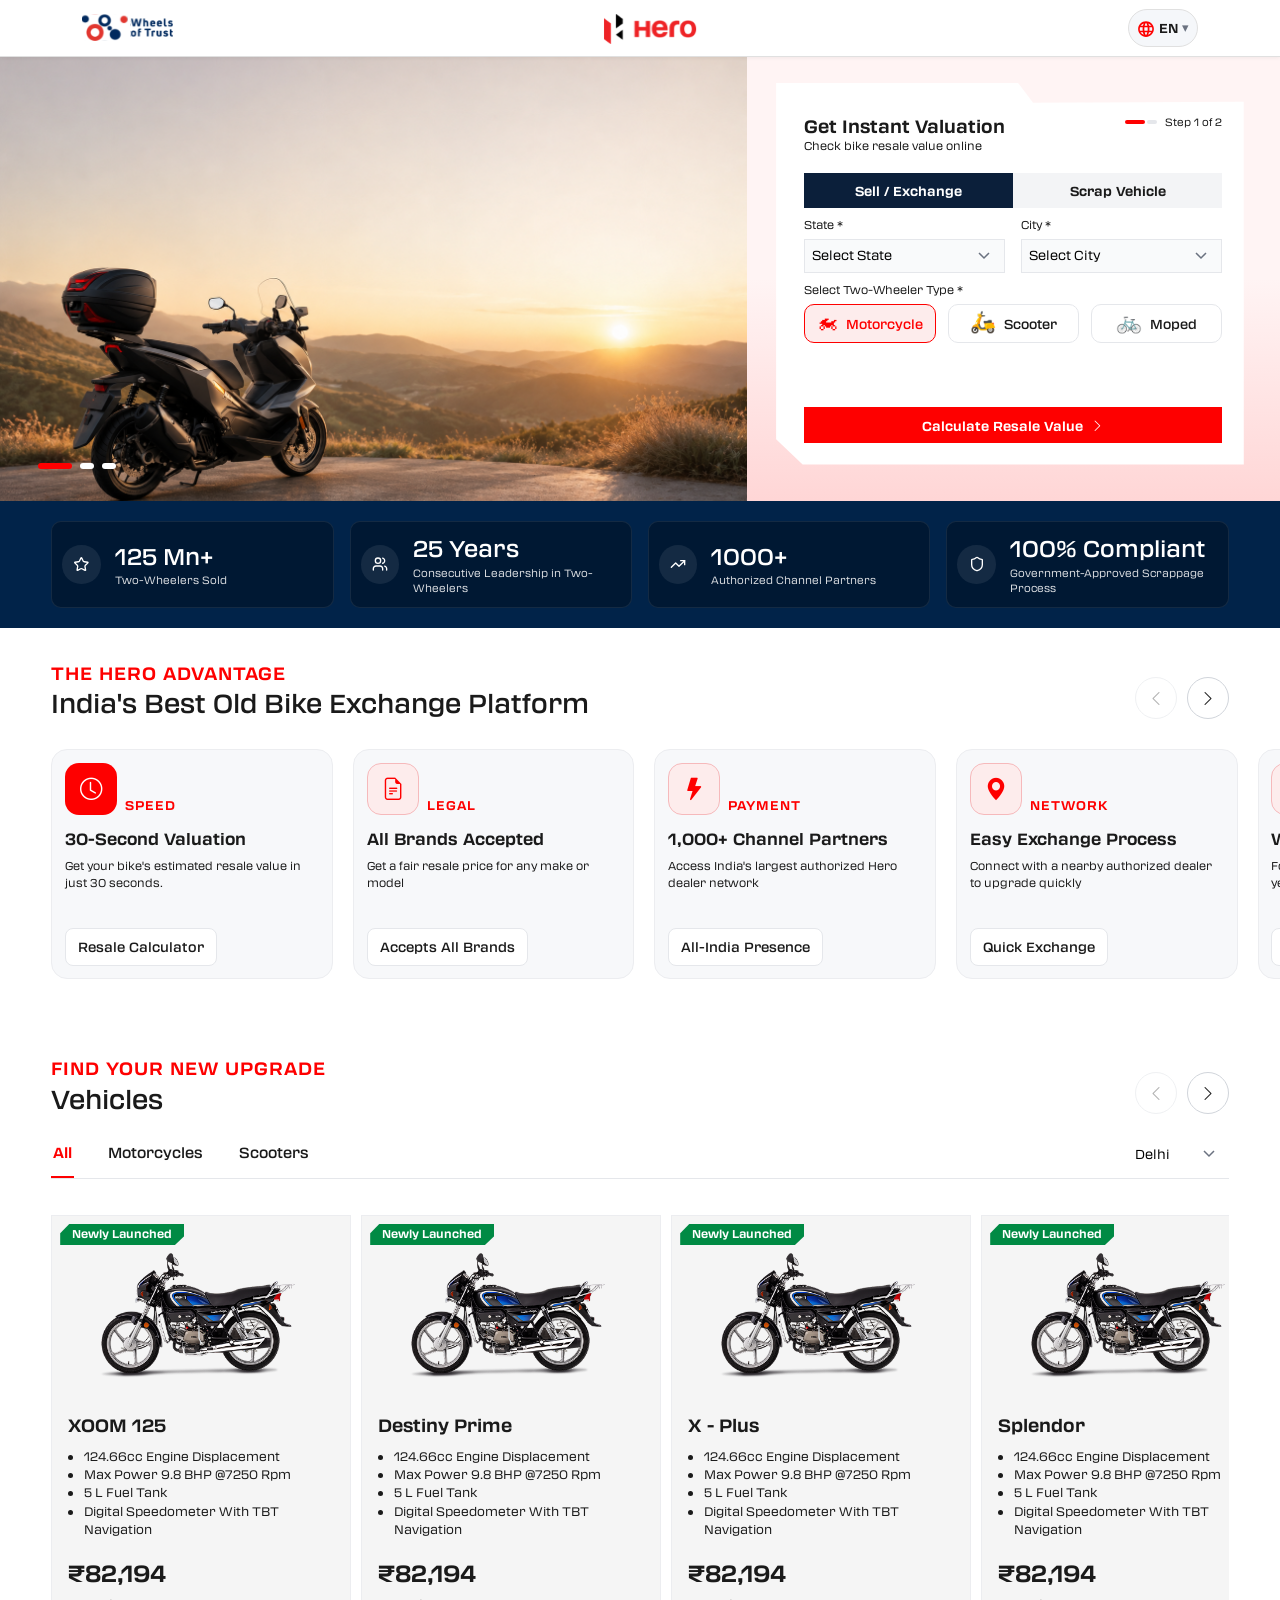
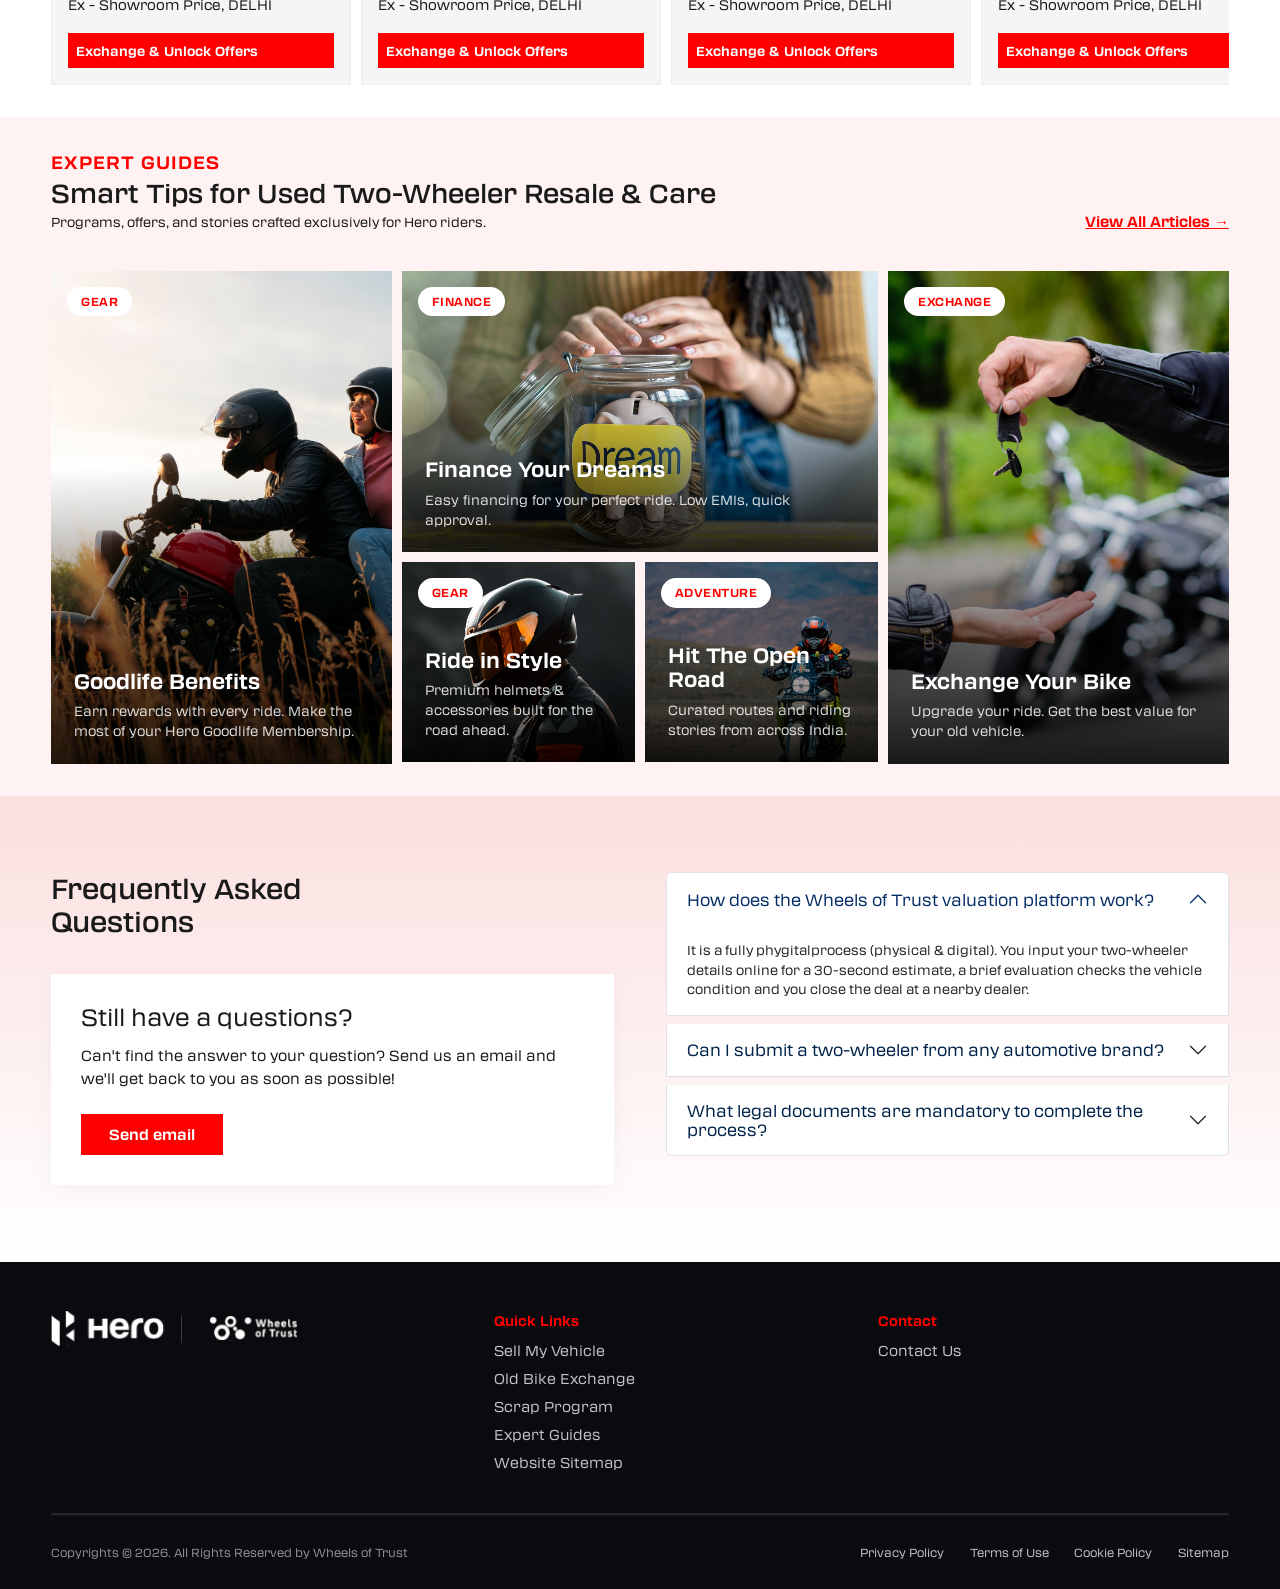
==== index.html @ f10ce77c "add the fonts" ====
<!doctype html>
<html lang="en">
  <head>
    <meta charset="UTF-8" />
    <meta name="viewport" content="width=device-width, initial-scale=1.0" />
    <title>Hero Exchange - Hero Section</title>
    <link rel="preload" as="image" href="/assets/hero_carousel_1.png" />
    <link rel="preload" as="image" href="/assets/hero_carousel_2.png" />
    <link rel="preload" as="image" href="/assets/hero_carousel_3.png" />
    <link rel="preload" as="image" href="/assets/logo_main.svg" />
    <link rel="preload" as="image" href="/assets/logo.svg" />
    <link
      rel="preload"
      href="/assets/fonts/transducer-normalregular.woff2"
      as="font"
      type="font/woff2"
      crossorigin
    />
    <link rel="preload" href="/style.css" as="style" />
    <link rel="preload" href="/script.js" as="script" />
    <link
      href="https://cdn.jsdelivr.net/npm/bootstrap@5.3.3/dist/css/bootstrap.min.css"
      rel="stylesheet"
    />
    <link
      rel="stylesheet"
      href="https://cdn.jsdelivr.net/npm/bootstrap-icons@1.13.1/font/bootstrap-icons.min.css"
    />
    <link rel="preconnect" href="https://fonts.googleapis.com" />
    <link
      href="https://fonts.googleapis.com/css2?family=Poppins:wght@400;500;600;700;800&display=swap"
      rel="stylesheet"
    />
    <link rel="stylesheet" href="style.css" />
  </head>
  <body>
    <!-- NAVBAR -->
    <header class="site-header">
      <nav class="navbar navbar-expand-lg" aria-label="Main navigation">
        <div class="container-xl nav-inner">
          <!-- Brand Left: Wheels of Trust -->
          <a class="navbar-brand brand-wot" href="/">
            <img src="/assets/logo.svg" alt="Wheels of Trust logo" class="brand-icon" />
          </a>

          <!-- Center: Hero Logo -->
          <a class="navbar-brand brand-hero mx-auto" href="/">
            <img src="/assets/logo_main.svg" alt="Hero" />
          </a>
          <!-- var(--color-primary-navy, #0a1f44) -->
          <!-- Right controls -->
          <div class="nav-right d-flex align-items-center gap-lg-3 gap-1">
            <a href="#" class="nav-faq d-none">FAQs</a>
            <div class="lang-switcher-wrap">
              <!-- Real select: accessible, keyboard-friendly, form-compatible -->
              <select id="languageSwitcher" class="lang-select-native">
                <option value="en" data-code="EN" selected>English</option>
                <option value="hi" data-code="हिन्दी">हिन्दी (Hindi)</option>
                <option value="ta" data-code="தமிழ்">தமிழ் (Tamil)</option>
                <option value="te" data-code="తెలుగు">తెలుగు (Telugu)</option>
                <option value="mr" data-code="मराठी">मराठी (Marathi)</option>
                <option value="kn" data-code="ಕನ್ನಡ">ಕನ್ನಡ (Kannada)</option>
                <option value="bn" data-code="বাংলা">বাংলা (Bengali)</option>
                <option value="gu" data-code="ગુજરાતી">ગુજરાતી (Gujarati)</option>
              </select>

              <!-- Trigger button -->
              <button
                id="openLanguageSwitcher"
                class="btn lang-switcher d-flex align-items-center gap-1"
                aria-haspopup="listbox"
                aria-expanded="false"
              >
                <span class="flag"><img src="/assets/globe.svg" alt="" /></span>
                <span class="fw-bold" id="langSwitcherLabel">EN</span>
                <span class="arrow-down">▾</span>
              </button>

              <!-- Custom visual dropdown, generated from the select above -->
              <ul class="lang-dropdown" id="langDropdown" role="listbox" hidden></ul>
            </div>
          </div>
        </div>
      </nav>
    </header>

    <!-- ============================= HERO SECTION ============================= -->
    <section class="hero-section container-fluid">
      <div class="row" id="hero_valuation_form">
        <!-- Left: motorcycle image carousel -->
        <div class="col-12 col-md-6 col-lg-7 p-0 position-relative" id="heroMedia">
          <figure class="hero_carousel_img">
            <img
              class="hero-media__img active"
              id="heroMediaImg"
              src="/assets/hero_carousel_1.png"
              alt="Motorcycle on hilltop at sunset"
              data-img_idx="0"
            />
            <img
              class="hero-media__img"
              id="heroMediaImg"
              src="/assets/hero_carousel_2.png"
              alt="Motorcycle on hilltop at sunset"
              data-img_idx="1"
            />
            <img
              class="hero-media__img"
              id="heroMediaImg"
              src="/assets/hero_carousel_3.png"
              alt="Motorcycle on hilltop at sunset"
              data-img_idx="2"
            />
          </figure>
          <div class="hero-media__dots" id="heroDots">
            <span class="hero-media__dot is-active" data-index="0"></span>
            <span class="hero-media__dot" data-index="1"></span>
            <span class="hero-media__dot" data-index="2"></span>
          </div>
        </div>

        <!-- Right: valuation form card -->
        <div class="col-12 col-md-6 col-lg-5 hero-valuation-wrap">
          <div class="valuation-card" id="valuationCard" data-flow="sell">
            <div class="valuation-card__header">
              <div>
                <h2 class="valuation-card__title">Get Instant Valuation</h2>
                <p class="valuation-card__subtitle">Check bike resale value online</p>
              </div>
              <div class="valuation-card__step">
                <span class="step-bar" data-step-indicator="1"></span>
                <span class="step-bar" data-step-indicator="2"></span>
                <span class="step-label" id="stepLabel">Step 1 of 2</span>
              </div>
            </div>

            <!-- Tabs: disabled after step 1 -->
            <div class="vehicle-tabs" id="vehicleTabs">
              <button type="button" class="vehicle-tabs__btn is-active" data-tab="sell">
                Sell / Exchange
              </button>
              <button type="button" class="vehicle-tabs__btn" data-tab="scrap">
                Scrap Vehicle
              </button>
            </div>

            <!-- ============ STEP 1 ============ -->
            <div class="form-step is-active" data-step="1">
              <div class="form-row">
                <div class="form-col">
                  <label class="field-label">State <span class="required">*</span></label>
                  <select class="custom-select" name="state" data-required>
                    <option value="" disabled selected hidden>Select State</option>
                    <option value="delhi">Delhi</option>
                    <option value="maharashtra">Maharashtra</option>
                    <option value="karnataka">Karnataka</option>
                  </select>
                </div>
                <div class="form-col">
                  <label class="field-label">City <span class="required">*</span></label>
                  <select class="custom-select" name="city" data-required>
                    <option value="" disabled selected hidden>Select City</option>
                    <option value="new-delhi">New Delhi</option>
                    <option value="mumbai">Mumbai</option>
                    <option value="bengaluru">Bengaluru</option>
                  </select>
                </div>
              </div>

              <div>
                <label class="field-label"
                  >Select Two-Wheeler Type <span class="required">*</span></label
                >
                <div
                  class="wheeler-type-group"
                  id="wheelerTypeGroup"
                  data-required
                  data-field="vehicleType"
                >
                  <div class="wheeler-type-option is-active" data-type="motorcycle">
                    <span class="wheeler-type-option__icon">🏍</span>
                    Motorcycle
                  </div>
                  <div class="wheeler-type-option" data-type="scooter">
                    <span class="wheeler-type-option__icon">🛵</span>
                    Scooter
                  </div>
                  <div class="wheeler-type-option" data-type="moped">
                    <span class="wheeler-type-option__icon">🚲</span>
                    Moped
                  </div>
                </div>
              </div>
            </div>

            <!-- ============ STEP 2 ============ -->
            <div class="form-step" data-step="2">
              <div class="mb-2">
                <label class="field-label">Select Brand</label>
                <select class="custom-select" name="brand" data-required>
                  <option value="" disabled selected hidden>Select Brand</option>
                  <option value="honda">Honda</option>
                  <option value="bajaj">Bajaj</option>
                  <option value="hero">Hero</option>
                </select>
              </div>

              <div class="form-row">
                <div class="form-col">
                  <label class="field-label">Model <span class="required">*</span></label>
                  <select class="custom-select" name="model" data-required>
                    <option value="" disabled selected hidden>Select Model</option>
                    <option value="honda-001">Honda 001</option>
                    <option value="bajaj-002">Bajaj 002</option>
                    <option value="hero-003">Hero 003</option>
                  </select>
                </div>
                <div class="form-col">
                  <label class="field-label">Year <span class="required">*</span></label>
                  <select
                    id="year_select"
                    class="custom-select"
                    name="year"
                    data-required
                  >
                    <option value="" disabled selected hidden>Select Year</option>
                  </select>
                </div>
              </div>
            </div>

            <!-- ============ NAV BUTTONS ============ -->
            <div class="form-nav">
              <button
                class="btn btn-back vc-btn-back"
                type="button"
                id="backBtn"
                style="display: none"
              >
                <i class="bi bi-chevron-left"></i> Back
              </button>
              <button class="btn-continue" type="button" id="continueBtn">
                Calculate Resale Value <span><i class="bi bi-chevron-right"></i></span>
              </button>
            </div>
          </div>
        </div>
      </div>
    </section>

    <!-- ============================= STATS BAR SECTION ============================= -->
    <section class="stats-bar">
      <div class="stats-bar__inner" id="statsBar">
        <div class="stat-card">
          <div class="stat-card__icon">
            <img src="/assets/star.svg" alt="star" />
          </div>
          <div>
            <p class="stat-card__value">125 Mn+</p>
            <p class="stat-card__label">Two-Wheelers Sold</p>
            <!-- <p class="stat-card__sub">12K+ reviews</p> -->
          </div>
        </div>
        <div class="stat-card">
          <div class="stat-card__icon">
            <img src="/assets/people.svg" alt="" />
          </div>
          <div>
            <p class="stat-card__value">25 Years</p>
            <p class="stat-card__label">Consecutive Leadership in Two-Wheelers</p>
            <!-- <p class="stat-card__sub">Across India</p> -->
          </div>
        </div>
        <div class="stat-card">
          <div class="stat-card__icon">
            <img src="assets/uptrend.svg" alt="" />
          </div>
          <div>
            <p class="stat-card__value">1000+</p>
            <p class="stat-card__label">Authorized Channel Partners</p>
          </div>
        </div>

        <div class="stat-card">
          <div class="stat-card__icon">
            <img src="/assets/shield.svg" alt="" />
          </div>
          <div>
            <p class="stat-card__value">100% Compliant</p>
            <p class="stat-card__label">Government-Approved Scrappage Process</p>
          </div>
        </div>
        <!-- <div class="stat-card">
          <div class="stat-card__icon">
            <img src="/assets/shield.svg" alt="" />
          </div>
          <div>
            <p class="stat-card__value">100%</p>
            <p class="stat-card__label">Secure Process Bank-grade safety</p>
          </div>
        </div> -->
      </div>
    </section>

    <!-- ============================= BENEFITS CAROUSEL SECTION ============================= -->
    <section class="benefits-section">
      <div class="section-header">
        <div>
          <p class="section-eyebrow">THE HERO ADVANTAGE</p>
          <h2 class="section-heading">India's Best Old Bike Exchange Platform</h2>
        </div>
        <div class="section-nav">
          <button
            class="section-nav__btn"
            id="benefitsPrevBtn"
            type="button"
            aria-label="Previous"
          >
            <i class="bi bi-chevron-left"></i>
          </button>
          <button
            class="section-nav__btn"
            id="benefitsNextBtn"
            type="button"
            aria-label="Next"
          >
            <i class="bi bi-chevron-right"></i>
          </button>
        </div>
      </div>

      <div class="benefits-track-wrap" id="benefitsTrackWrap">
        <div class="benefits-track" id="benefitsTrack">
          <article class="benefit-card benefit-card--filled">
            <div class="d-flex gap-2 align-items-end">
              <div class="benefit-card__icon"><i class="bi bi-clock"></i></div>
              <p class="benefit-card__tag">Speed</p>
            </div>
            <h3 class="benefit-card__title">30-Second Valuation</h3>
            <p class="benefit-card__desc">
              Get your bike's estimated resale value in just 30 seconds.
            </p>
            <span class="benefit-card__pill">Resale Calculator</span>
          </article>
          <article class="benefit-card benefit-card--outline">
            <div class="d-flex gap-2 align-items-end">
              <div class="benefit-card__icon">
                <i class="bi bi-file-earmark-text"></i>
              </div>
              <p class="benefit-card__tag">Legal</p>
            </div>
            <h3 class="benefit-card__title">All Brands Accepted</h3>
            <p class="benefit-card__desc">
              Get a fair resale price for any make or model
            </p>
            <span class="benefit-card__pill">Accepts All Brands</span>
          </article>
          <article class="benefit-card benefit-card--outline">
            <div class="d-flex gap-2 align-items-end">
              <div class="benefit-card__icon">
                <i class="bi bi-lightning-fill"></i>
              </div>
              <p class="benefit-card__tag">Payment</p>
            </div>
            <h3 class="benefit-card__title">1,000+ Channel Partners</h3>
            <p class="benefit-card__desc">
              Access India's largest authorized Hero dealer network
            </p>
            <span class="benefit-card__pill">All-India Presence</span>
          </article>
          <article class="benefit-card benefit-card--outline">
            <div class="d-flex gap-2 align-items-end">
              <div class="benefit-card__icon">
                <i class="bi bi-geo-alt-fill"></i>
              </div>
              <p class="benefit-card__tag">Network</p>
            </div>
            <h3 class="benefit-card__title">Easy Exchange Process</h3>
            <p class="benefit-card__desc">
              Connect with a nearby authorized dealer to upgrade quickly
            </p>
            <span class="benefit-card__pill">Quick Exchange </span>
          </article>
          <article class="benefit-card benefit-card--outline">
            <div class="d-flex gap-2 align-items-end">
              <div class="benefit-card__icon">
                <i class="bi bi-house-door-fill"></i>
              </div>
              <p class="benefit-card__tag">Doorstep</p>
            </div>
            <h3 class="benefit-card__title">World's Number 1</h3>
            <p class="benefit-card__desc">
              Four decades of trust, 25 consecutive years of leadership
            </p>
            <span class="benefit-card__pill">World's No. 1</span>
          </article>
        </div>
      </div>

      <div class="benefits-dots" id="benefitsDots">
        <span class="benefits-dots__dot is-active" data-index="0"></span>
        <span class="benefits-dots__dot" data-index="1"></span>
        <span class="benefits-dots__dot" data-index="2"></span>
        <span class="benefits-dots__dot" data-index="3"></span>
        <span class="benefits-dots__dot" data-index="4"></span>
      </div>
    </section>

    <!-- ============================= VEHICLES SECTION ============================= -->
    <section class="vehicles-section">
      <div class="vehicles-header">
        <div>
          <p class="section-eyebrow">Find Your New Upgrade</p>
          <h2 class="section-heading">Vehicles</h2>
        </div>
        <div class="section-nav">
          <button
            class="section-nav__btn"
            id="vehiclesDesktopPrevBtn"
            type="button"
            aria-label="Previous"
          >
            <i class="bi bi-chevron-left"></i>
          </button>
          <button
            class="section-nav__btn"
            id="vehiclesDesktopNextBtn"
            type="button"
            aria-label="Next"
          >
            <i class="bi bi-chevron-right"></i>
          </button>
        </div>
        <select
          class="custom-select discover_vehicle d-block d-lg-none"
          name="city"
          data-required
        >
          <option value="delhi">Delhi</option>
          <option value="mumbai">Mumbai</option>
          <option value="bengaluru">Bengaluru</option>
        </select>
      </div>

      <div class="vehicles-filterbar">
        <div class="vehicle-tabs-filter" id="vehicleFilterTabs">
          <button
            class="vehicle-tabs-filter__item is-active"
            data-filter="all"
            type="button"
          >
            All
          </button>
          <button
            class="vehicle-tabs-filter__item"
            data-filter="motorcycles"
            type="button"
          >
            Motorcycles
          </button>
          <button class="vehicle-tabs-filter__item" data-filter="scooters" type="button">
            Scooters
          </button>
          <!-- <button class="vehicle-tabs-filter__item" data-filter="mopeds" type="button">
            Mopeds
          </button> -->
        </div>
        <select
          class="custom-select discover_vehicle d-none d-lg-block"
          name="city"
          data-required
        >
          <option value="delhi">Delhi</option>
          <option value="mumbai">Mumbai</option>
          <option value="bengaluru">Bengaluru</option>
        </select>
      </div>

      <!-- desktop / tablet grid -->
      <div class="vehicles-grid" id="vehiclesGrid">
        <article class="vehicle-card" data-category="scooters">
          <div class="vehicle-card__badge-row">
            <span class="vehicle-card__badge">Newly Launched</span>
          </div>
          <img class="vehicle-card__img" src="/assets/sale_bike.png" alt="XOOM 125" />
          <h3 class="vehicle-card__name">XOOM 125</h3>
          <ul class="vehicle-card__specs">
            <li>124.66cc Engine Displacement</li>
            <li>Max Power 9.8 BHP @7250 Rpm</li>
            <li>5 L Fuel Tank</li>
            <li>Digital Speedometer With TBT Navigation</li>
          </ul>
          <p class="vehicle-card__price">₹82,194</p>
          <p class="vehicle-card__price-sub">Ex - Showroom Price, DELHI</p>
          <a class="vehicle-card__btn" href="#hero_valuation_form"
            >Exchange & Unlock Offers</a
          >
        </article>

        <article class="vehicle-card" data-category="scooters">
          <div class="vehicle-card__badge-row">
            <span class="vehicle-card__badge">Newly Launched</span>
          </div>
          <img
            class="vehicle-card__img"
            src="/assets/sale_bike.png"
            alt="Destiny Prime"
          />
          <h3 class="vehicle-card__name">Destiny Prime</h3>
          <ul class="vehicle-card__specs">
            <li>124.66cc Engine Displacement</li>
            <li>Max Power 9.8 BHP @7250 Rpm</li>
            <li>5 L Fuel Tank</li>
            <li>Digital Speedometer With TBT Navigation</li>
          </ul>
          <p class="vehicle-card__price">₹82,194</p>
          <p class="vehicle-card__price-sub">Ex - Showroom Price, DELHI</p>
          <a class="vehicle-card__btn" href="#hero_valuation_form"
            >Exchange & Unlock Offers</a
          >
        </article>

        <article class="vehicle-card" data-category="motorcycles">
          <div class="vehicle-card__badge-row">
            <span class="vehicle-card__badge">Newly Launched</span>
          </div>
          <img class="vehicle-card__img" src="/assets/sale_bike.png" alt="X - Plus" />
          <h3 class="vehicle-card__name">X - Plus</h3>
          <ul class="vehicle-card__specs">
            <li>124.66cc Engine Displacement</li>
            <li>Max Power 9.8 BHP @7250 Rpm</li>
            <li>5 L Fuel Tank</li>
            <li>Digital Speedometer With TBT Navigation</li>
          </ul>
          <p class="vehicle-card__price">₹82,194</p>
          <p class="vehicle-card__price-sub">Ex - Showroom Price, DELHI</p>
          <a class="vehicle-card__btn" href="#hero_valuation_form"
            >Exchange & Unlock Offers</a
          >
        </article>

        <article class="vehicle-card" data-category="motorcycles">
          <div class="vehicle-card__badge-row">
            <span class="vehicle-card__badge">Newly Launched</span>
          </div>
          <img class="vehicle-card__img" src="/assets/sale_bike.png" alt="Splendor" />
          <h3 class="vehicle-card__name">Splendor</h3>
          <ul class="vehicle-card__specs">
            <li>124.66cc Engine Displacement</li>
            <li>Max Power 9.8 BHP @7250 Rpm</li>
            <li>5 L Fuel Tank</li>
            <li>Digital Speedometer With TBT Navigation</li>
          </ul>
          <p class="vehicle-card__price">₹82,194</p>
          <p class="vehicle-card__price-sub">Ex - Showroom Price, DELHI</p>
          <a class="vehicle-card__btn" href="#hero_valuation_form"
            >Exchange & Unlock Offers</a
          >
        </article>

        <!-- <article class="vehicle-card" data-category="mopeds">
          <div class="vehicle-card__badge-row">
            <span class="vehicle-card__badge">Newly Launched</span>
          </div>
          <img
            class="vehicle-card__img"
            src="/assets/sale_bike.png"
            alt="Pleasure Plus"
          />
          <h3 class="vehicle-card__name">Pleasure Plus</h3>
          <ul class="vehicle-card__specs">
            <li>110.9cc Engine Displacement</li>
            <li>Max Power 8.02 BHP @7000 Rpm</li>
            <li>5.1 L Fuel Tank</li>
            <li>Digital-Analog Speedometer</li>
          </ul>
          <p class="vehicle-card__price">₹68,499</p>
          <p class="vehicle-card__price-sub">Ex - Showroom Price, DELHI</p>
          <a class="vehicle-card__btn" href="#hero_valuation_form">Exchange & Unlock Offers</a>
        </article>

        <article class="vehicle-card" data-category="mopeds">
          <div class="vehicle-card__badge-row">
            <span class="vehicle-card__badge">Newly Launched</span>
          </div>
          <img class="vehicle-card__img" src="/assets/sale_bike.png" alt="Maestro Edge" />
          <h3 class="vehicle-card__name">Maestro Edge</h3>
          <ul class="vehicle-card__specs">
            <li>110.9cc Engine Displacement</li>
            <li>Max Power 8.02 BHP @7000 Rpm</li>
            <li>5.1 L Fuel Tank</li>
            <li>LED Headlamp With DRL</li>
          </ul>
          <p class="vehicle-card__price">₹75,199</p>
          <p class="vehicle-card__price-sub">Ex - Showroom Price, DELHI</p>
          <a class="vehicle-card__btn" href="#hero_valuation_form">Exchange & Unlock Offers</a>
        </article>

        <article class="vehicle-card" data-category="mopeds">
          <div class="vehicle-card__badge-row">
            <span class="vehicle-card__badge">Newly Launched</span>
          </div>
          <img class="vehicle-card__img" src="/assets/sale_bike.png" alt="Duet" />
          <h3 class="vehicle-card__name">Duet</h3>
          <ul class="vehicle-card__specs">
            <li>110.9cc Engine Displacement</li>
            <li>Max Power 8.02 BHP @7000 Rpm</li>
            <li>5.1 L Fuel Tank</li>
            <li>External Fuel Fill</li>
          </ul>
          <p class="vehicle-card__price">₹71,899</p>
          <p class="vehicle-card__price-sub">Ex - Showroom Price, DELHI</p>
          <a class="vehicle-card__btn" href="#hero_valuation_form">Exchange & Unlock Offers</a>
        </article> -->

        <article class="vehicle-card" data-category="scooters">
          <div class="vehicle-card__badge-row">
            <span class="vehicle-card__badge">Newly Launched</span>
          </div>
          <img class="vehicle-card__img" src="/assets/sale_bike.png" alt="Pleasure Nxt" />
          <h3 class="vehicle-card__name">Pleasure Nxt</h3>
          <ul class="vehicle-card__specs">
            <li>124.66cc Engine Displacement</li>
            <li>Max Power 9.8 BHP @7250 Rpm</li>
            <li>5 L Fuel Tank</li>
            <li>Digital Speedometer With TBT Navigation</li>
          </ul>
          <p class="vehicle-card__price">₹82,194</p>
          <p class="vehicle-card__price-sub">Ex - Showroom Price, DELHI</p>
          <a class="vehicle-card__btn" href="#hero_valuation_form"
            >Exchange & Unlock Offers</a
          >
        </article>
      </div>

      <!-- mobile single-card carousel -->
      <div class="vehicles-mobile-carousel">
        <button
          class="section-nav__btn section-nav__btn--prev"
          id="vehiclePrevBtn"
          type="button"
          aria-label="Previous vehicle"
        >
          <i class="bi bi-chevron-left"></i>
        </button>
        <button
          class="section-nav__btn section-nav__btn--next"
          id="vehicleNextBtn"
          type="button"
          aria-label="Next vehicle"
        >
          <i class="bi bi-chevron-right"></i>
        </button>
        <div id="vehicleMobileCardWrap"></div>
      </div>
    </section>

    <!-- ============================= BLOGS SECTION ============================= -->
    <section class="blogs-section">
      <div class="blogs-header">
        <div>
          <p class="section-eyebrow">EXPERT GUIDES</p>
          <h2 class="section-heading">
            <span class="underline">Smart Tips</span> for Used Two-Wheeler Resale & Care
          </h2>
          <p class="blogs-header__subtitle">
            Programs, offers, and stories crafted exclusively for Hero riders.
          </p>
        </div>
        <a href="#" class="blogs-view-all">View All Articles &rarr;</a>
      </div>

      <!-- desktop / tablet asymmetric grid -->
      <div class="blogs-grid" id="blogsGrid">
        <div class="blogs-grid__col">
          <article
            class="blog-card blog-card--tall"
            style="background-image: url(&quot;/assets/blogs/blog_1.png&quot;)"
          >
            <span class="blog-card__badge">Gear</span>
            <div class="blog-card__content">
              <h3 class="blog-card__title">Goodlife Benefits</h3>
              <p class="blog-card__desc">
                Earn rewards with every ride. Make the most of your Hero Goodlife
                Membership.
              </p>
            </div>
          </article>
        </div>

        <div class="blogs-grid__col">
          <article
            class="blog-card blog-card--wide"
            style="background-image: url(&quot;/assets/blogs/blog_2.png&quot;)"
          >
            <span class="blog-card__badge">Finance</span>
            <div class="blog-card__content">
              <h3 class="blog-card__title">Finance Your Dreams</h3>
              <p class="blog-card__desc">
                Easy financing for your perfect ride. Low EMIs, quick approval.
              </p>
            </div>
          </article>

          <div class="blogs-grid__col--small">
            <article
              class="blog-card blog-card--small"
              style="background-image: url(&quot;/assets/blogs/blog_3.png&quot;)"
            >
              <span class="blog-card__badge">Gear</span>
              <div class="blog-card__content">
                <h3 class="blog-card__title">Ride in Style</h3>
                <p class="blog-card__desc">
                  Premium helmets & accessories built for the road ahead.
                </p>
              </div>
            </article>

            <article
              class="blog-card blog-card--small"
              style="background-image: url(&quot;/assets/blogs/blog_4.png&quot;)"
            >
              <span class="blog-card__badge">Adventure</span>
              <div class="blog-card__content">
                <h3 class="blog-card__title">Hit The Open Road</h3>
                <p class="blog-card__desc">
                  Curated routes and riding stories from across India.
                </p>
              </div>
            </article>
          </div>
        </div>

        <div class="blogs-grid__col">
          <article
            class="blog-card blog-card--tall"
            style="background-image: url(&quot;/assets/blogs/blog_5.png&quot;)"
          >
            <span class="blog-card__badge">Exchange</span>
            <div class="blog-card__content">
              <h3 class="blog-card__title">Exchange Your Bike</h3>
              <p class="blog-card__desc">
                Upgrade your ride. Get the best value for your old vehicle.
              </p>
            </div>
          </article>
        </div>
      </div>

      <!-- mobile single-card carousel m -->
      <div class="blogs-mobile-carousel" id="blogsMobileCarousel">
        <article
          class="blog-card blog-card--wide"
          style="background-image: url(&quot;/assets/blogs/blog_1.png&quot;)"
        >
          <span class="blog-card__badge">Gear</span>
          <div class="blog-card__content">
            <h3 class="blog-card__title">Goodlife Benefits</h3>
            <p class="blog-card__desc">
              Earn rewards with every ride. Make the most of your Hero Goodlife
              Membership.
            </p>
          </div>
        </article>

        <article
          class="blog-card blog-card--wide"
          style="background-image: url(&quot;/assets/blogs/blog_2.png&quot;)"
        >
          <span class="blog-card__badge">Finance</span>
          <div class="blog-card__content">
            <h3 class="blog-card__title">Finance Your Dreams</h3>
            <p class="blog-card__desc">
              Easy financing for your perfect ride. Low EMIs, quick approval.
            </p>
          </div>
        </article>

        <article
          class="blog-card blog-card--wide"
          style="background-image: url(&quot;/assets/blogs/blog_3.png&quot;)"
        >
          <span class="blog-card__badge">Gear</span>
          <div class="blog-card__content">
            <h3 class="blog-card__title">Ride in Style</h3>
            <p class="blog-card__desc">
              Premium helmets & accessories built for the road ahead.
            </p>
          </div>
        </article>

        <article
          class="blog-card blog-card--wide"
          style="background-image: url(&quot;/assets/blogs/blog_4.png&quot;)"
        >
          <span class="blog-card__badge">Adventure</span>
          <div class="blog-card__content">
            <h3 class="blog-card__title">Hit The Open Road</h3>
            <p class="blog-card__desc">
              Curated routes and riding stories from across India.
            </p>
          </div>
        </article>

        <article
          class="blog-card blog-card--wide"
          style="background-image: url(&quot;/assets/blogs/blog_5.png&quot;)"
        >
          <span class="blog-card__badge">Exchange</span>
          <div class="blog-card__content">
            <h3 class="blog-card__title">Exchange Your Bike</h3>
            <p class="blog-card__desc">
              Upgrade your ride. Get the best value for your old vehicle.
            </p>
          </div>
        </article>
      </div>

      <div class="blogs-dots" id="blogsDots">
        <span class="blogs-dots__dot is-active" data-index="0"></span>
        <span class="blogs-dots__dot" data-index="1"></span>
        <span class="blogs-dots__dot" data-index="2"></span>
        <span class="blogs-dots__dot" data-index="3"></span>
        <span class="blogs-dots__dot" data-index="4"></span>
      </div>

      <a href="#" class="blogs-view-all-mobile blogs-view-all">View All &rarr;</a>
    </section>

    <!-- ============================= TESTIMONIALS SECTION ============================= -->
    <section class="testimonials-section d-none">
      <div class="testimonials-track" id="testimonialsTrack">
        <div class="testimonial-card">
          <img
            class="testimonial-card__avatar"
            src="https://placehold.co/96x96/9c8267/fff?text=PN"
            alt="Priya Nair"
          />
          <div>
            <p class="testimonial-card__name">Priya Nair</p>
            <p class="testimonial-card__vehicle">Honda Activa 5G · 2021</p>
          </div>
          <span class="testimonial-card__stars">
            <i class="bi bi-star-fill"></i>
            <i class="bi bi-star-fill"></i>
            <i class="bi bi-star-fill"></i>
            <i class="bi bi-star-fill"></i>
            <i class="bi bi-star-fill"></i>
          </span>
        </div>
        <div class="testimonial-card">
          <img
            class="testimonial-card__avatar"
            src="https://placehold.co/96x96/9c8267/fff?text=PN"
            alt="Priya Nair"
          />
          <div>
            <p class="testimonial-card__name">Priya Nair</p>
            <p class="testimonial-card__vehicle">Honda Activa 5G · 2021</p>
          </div>
          <span class="testimonial-card__stars">
            <i class="bi bi-star-fill"></i>
            <i class="bi bi-star-fill"></i>
            <i class="bi bi-star-fill"></i>
            <i class="bi bi-star-fill"></i>
            <i class="bi bi-star-fill"></i>
          </span>
        </div>
        <div class="testimonial-card">
          <img
            class="testimonial-card__avatar"
            src="https://placehold.co/96x96/9c8267/fff?text=PN"
            alt="Priya Nair"
          />
          <div>
            <p class="testimonial-card__name">Priya Nair</p>
            <p class="testimonial-card__vehicle">Honda Activa 5G · 2021</p>
          </div>
          <span class="testimonial-card__stars">
            <i class="bi bi-star-fill"></i>
            <i class="bi bi-star-fill"></i>
            <i class="bi bi-star-fill"></i>
            <i class="bi bi-star-fill"></i>
            <i class="bi bi-star-fill"></i>
          </span>
        </div>
      </div>
    </section>

    <!-- ============================= FAQ SECTION ============================= -->
    <section class="faq-section">
      <div class="faq-grid">
        <div>
          <h2 class="faq-heading">Frequently Asked Questions</h2>

          <div class="faq-contact-card">
            <h3 class="faq-contact-card__title">Still have a questions?</h3>
            <p class="faq-contact-card__desc">
              Can't find the answer to your question? Send us an email and we'll get back
              to you as soon as possible!
            </p>
            <button class="btn-send-email" type="button">Send email</button>
          </div>
        </div>

        <div>
          <div class="accordion" id="accordionExample">
            <div class="accordion-item">
              <h2 class="accordion-header">
                <button
                  class="accordion-button"
                  type="button"
                  data-bs-toggle="collapse"
                  data-bs-target="#collapseOne"
                  aria-expanded="true"
                  aria-controls="collapseOne"
                >
                  How does the Wheels of Trust valuation platform work?
                </button>
              </h2>
              <div
                id="collapseOne"
                class="accordion-collapse collapse show"
                data-bs-parent="#accordionExample"
              >
                <div class="accordion-body">
                  It is a fully phygitalprocess (physical & digital). You input your
                  two-wheeler details online for a 30-second estimate, a brief evaluation
                  checks the vehicle condition and you close the deal at a nearby dealer.
                </div>
              </div>
            </div>
            <div class="accordion-item">
              <h2 class="accordion-header">
                <button
                  class="accordion-button collapsed"
                  type="button"
                  data-bs-toggle="collapse"
                  data-bs-target="#collapseTwo"
                  aria-expanded="false"
                  aria-controls="collapseTwo"
                >
                  Can I submit a two-wheeler from any automotive brand?
                </button>
              </h2>
              <div
                id="collapseTwo"
                class="accordion-collapse collapse"
                data-bs-parent="#accordionExample"
              >
                <div class="accordion-body">
                  Yes, we evaluate and accept vehicles from all brands across India, not
                  just Hero MotoCorp models.
                </div>
              </div>
            </div>
            <div class="accordion-item">
              <h2 class="accordion-header">
                <button
                  class="accordion-button collapsed"
                  type="button"
                  data-bs-toggle="collapse"
                  data-bs-target="#collapseThree"
                  aria-expanded="false"
                  aria-controls="collapseThree"
                >
                  What legal documents are mandatory to complete the process?
                </button>
              </h2>
              <div
                id="collapseThree"
                class="accordion-collapse collapse"
                data-bs-parent="#accordionExample"
              >
                <div class="accordion-body">
                  You will need your Registration Certificate (RC) along with ID proof and
                  basic vehicle documents.
                </div>
              </div>
            </div>
            <!-- <div class="accordion-item">
              <h2 class="accordion-header">
                <button
                  class="accordion-button collapsed"
                  type="button"
                  data-bs-toggle="collapse"
                  data-bs-target="#collapseFour"
                  aria-expanded="false"
                  aria-controls="collapseFour"
                >
                  How long does the process take from start to payment?
                </button>
              </h2>
              <div
                id="collapseFour"
                class="accordion-collapse collapse"
                data-bs-parent="#accordionExample"
              >
                <div class="accordion-body">
                  Most exchanges are completed within 2-3 hours from valuation to payment,
                  once documentation is verified.
                </div>
              </div>
            </div>
            <div class="accordion-item">
              <h2 class="accordion-header">
                <button
                  class="accordion-button collapsed"
                  type="button"
                  data-bs-toggle="collapse"
                  data-bs-target="#collapseFive"
                  aria-expanded="false"
                  aria-controls="collapseFive"
                >
                  Is there any charge for this service?
                </button>
              </h2>
              <div
                id="collapseFive"
                class="accordion-collapse collapse"
                data-bs-parent="#accordionExample"
              >
                <div class="accordion-body">
                  No, our valuation, RC transfer, and pickup services are completely free
                  of charge with zero hidden costs.
                </div>
              </div>
            </div> -->
          </div>
        </div>
      </div>
    </section>

    <!-- ============================= FOOTER SECTION ============================= -->
    <footer class="site-footer">
      <div class="footer-top">
        <div class="footer-brand">
          <div class="footer-hero-logo">
            <img src="/assets/footer_logo.svg" alt="" />
          </div>
          <div class="footer-brand__divider"></div>
          <div class="footer-wot-badge">
            <img src="/assets/footer_logo_main.svg" alt="" />
          </div>
        </div>

        <div class="footer-col">
          <p class="footer-col__heading">Quick Links</p>
          <ul class="footer-col__list" id="footerQuickLinks">
            <li><a href="#">Sell My Vehicle </a></li>
            <li><a href="#"> Old Bike Exchange</a></li>
            <li><a href="#">Scrap Program</a></li>
            <li><a href="#"> Expert Guides</a></li>
            <li><a href="#">Website Sitemap</a></li>
          </ul>
        </div>

        <div class="footer-col">
          <p class="footer-col__heading">Contact</p>
          <ul class="footer-col__list" id="footerContactLinks">
            <li><a href="#">Contact Us</a></li>
          </ul>
        </div>
      </div>

      <hr class="footer-divider" />

      <div class="footer-bottom">
        <p class="footer-bottom__copyright">
           Copyrights © 2026. All Rights Reserved by Wheels of Trust
        </p>
        <div class="footer-bottom__links" id="footerBottomLinks">
          <a href="#">Privacy Policy</a>
          <a href="#">Terms of Use</a>
          <a href="#">Cookie Policy</a>
          <a href="#">Sitemap</a>
        </div>
      </div>
    </footer>

    <!-- ============================= CHECK BIKE EVALUATION SECTION ============================= -->
    <section class="sticky-button">
      <a href="#hero_valuation_form" class="mobile-sticky-cta" type="button"
        >Check Bike Evaluation</a
      >
    </section>

    <!-- ============================= POPOVER FORM FLOW SECTION ============================= -->
    <div
      class="offcanvas offcanvas-end vc-offcanvas"
      data-bs-scroll="false"
      data-bs-backdrop="true"
      tabindex="-1"
      id="vehicleConditionOffcanvas"
      aria-labelledby="vehicleConditionLabel"
    >
      <div class="vc-offcanvas__inner">
        <!-- Actual offcanvas panel content -->
        <div class="vc-offcanvas__panel">
          <div class="offcanvas-header vc-offcanvas__header">
            <h2 class="offcanvas-title vc-offcanvas__title" id="vehicleConditionLabel">
              Tell us about Your <span class="text-red">Vehicle Condition</span>
            </h2>
            <div class="button_wrapper">
              <button
                type="button"
                class="btn-close vc-offcanvas__close"
                data-bs-dismiss="offcanvas"
                aria-label="Close"
              ></button>
            </div>
          </div>

          <div class="offcanvas-body vc-offcanvas__body">
            <p class="vc-offcanvas__subtitle">
              Answer these quick questions for an accurate valuation.
            </p>
            <!-- ===== SUB-STEP A: Condition Questions ===== -->
            <div class="vc-question-set is-active" data-vc-set="condition">
              <div class="vc-question" data-question="smoke">
                <p class="vc-question__text">1. Is there any black or white smoke?</p>
                <div class="vc-toggle-group">
                  <div class="vc-toggle-option is-active" data-value="no_smoke">
                    <span class="vc-toggle-option__icon">☁</span> No Smoke
                  </div>
                  <div class="vc-toggle-option" data-value="smoke">
                    <span class="vc-toggle-option__icon">☁</span> Smoke
                  </div>
                </div>
              </div>

              <div class="vc-question" data-question="starting">
                <p class="vc-question__text">2. Is there any problem in starting the vehicle?</p>
                <div class="vc-toggle-group">
                  <div class="vc-toggle-option is-active" data-value="starts_normally">
                    <span class="vc-toggle-option__icon">⚡</span> Starts Normally
                  </div>
                  <div class="vc-toggle-option" data-value="not_starting">
                    <span class="vc-toggle-option__icon">⚡</span> Not Starting
                  </div>
                </div>
              </div>

              <div class="vc-question" data-question="lights">
                <p class="vc-question__text">3.  Is there any problem in the working of lights & indicators?</p>
                <div class="vc-toggle-group">
                  <div class="vc-toggle-option is-active" data-value="working">
                    <span class="vc-toggle-option__icon">💡</span> Working
                  </div>
                  <div class="vc-toggle-option" data-value="not_working">
                    <span class="vc-toggle-option__icon">💡</span> Not Working
                  </div>
                </div>
              </div>

              <div class="vc-question" data-question="front_tyre">
                <p class="vc-question__text">
                  4. What is the condition of the front tyre?
                </p>
                <div class="vc-toggle-group">
                  <div class="vc-toggle-option is-active" data-value="good">
                    <span class="vc-toggle-option__icon">◎</span> Good
                  </div>
                  <div class="vc-toggle-option" data-value="worn_out">
                    <span class="vc-toggle-option__icon">◎</span> Worn out
                    /Cracks/Puncture
                  </div>
                </div>
              </div>

              <div class="vc-question" data-question="rear_tyre">
                <p class="vc-question__text">
                  5. What is the condition of the rear tyre?
                </p>
                <div class="vc-toggle-group">
                  <div class="vc-toggle-option is-active" data-value="good">
                    <span class="vc-toggle-option__icon">◎</span> Good
                  </div>
                  <div class="vc-toggle-option" data-value="worn_out">
                    <span class="vc-toggle-option__icon">◎</span> Worn out
                    /Cracks/Puncture
                  </div>
                </div>
              </div>

              <div class="vc-question" data-question="body_parts">
                <p class="vc-question__text">
                  6. What is the condition of the body parts?
                </p>
                <div class="vc-toggle-group">
                  <div class="vc-toggle-option is-active" data-value="no_damage">
                    <span class="vc-toggle-option__icon">🛡</span> No Scratch / Dent / Cracks
                  </div>
                  <div class="vc-toggle-option" data-value="damaged">
                    <span class="vc-toggle-option__icon">🛡</span> Scratch/Dent/Cracks
                  </div>
                </div>
              </div>
            </div>

            <!-- ===== SUB-STEP B: Legal / Document Questions ===== -->
            <div class="vc-question-set" data-vc-set="legal">
              <div class="vc-question" data-question="rc_available">
                <p class="vc-question__text">
                  1. Is the original RC (Registration Certificate) available?
                </p>
                <div class="vc-toggle-group vc-toggle-group--radio">
                  <div class="vc-toggle-option is-active" data-value="yes">
                    <span class="vc-radio-dot"></span> Yes
                  </div>
                  <div class="vc-toggle-option" data-value="no">
                    <span class="vc-radio-dot"></span> No
                  </div>
                </div>
              </div>

              <div class="vc-question" data-question="kyc_match">
                <p class="vc-question__text">
                  2. Do your KYC details (Aadhaar &amp; PAN) match the RC?
                </p>
                <div class="vc-toggle-group vc-toggle-group--radio">
                  <div class="vc-toggle-option is-active" data-value="yes">
                    <span class="vc-radio-dot"></span> Yes
                  </div>
                  <div class="vc-toggle-option" data-value="no">
                    <span class="vc-radio-dot"></span> No
                  </div>
                </div>
              </div>

              <div class="vc-question" data-question="hypothecation">
                <p class="vc-question__text">
                  3. Is there any hypothecation on your vehicle?
                </p>
                <div class="vc-toggle-group vc-toggle-group--radio">
                  <div class="vc-toggle-option" data-value="yes">
                    <span class="vc-radio-dot"></span> Yes
                  </div>
                  <div class="vc-toggle-option is-active" data-value="no">
                    <span class="vc-radio-dot"></span> No
                  </div>
                </div>
              </div>

              <div class="vc-question" data-question="criminal_record">
                <p class="vc-question__text">
                  4. Is there any criminal record registered on the vehicle?
                </p>
                <div class="vc-toggle-group vc-toggle-group--radio">
                  <div class="vc-toggle-option" data-value="yes">
                    <span class="vc-radio-dot"></span> Yes
                  </div>
                  <div class="vc-toggle-option is-active" data-value="no">
                    <span class="vc-radio-dot"></span> No
                  </div>
                </div>
              </div>

              <div class="vc-question" data-question="pending_liabilities">
                <p class="vc-question__text">
                  5. Are there any pending liabilities on your vehicle?
                </p>
                <div class="vc-toggle-group vc-toggle-group--radio">
                  <div class="vc-toggle-option" data-value="yes">
                    <span class="vc-radio-dot"></span> Yes
                  </div>
                  <div class="vc-toggle-option is-active" data-value="no">
                    <span class="vc-radio-dot"></span> No
                  </div>
                </div>
              </div>

              <div class="vc-question" data-question="running_condition">
                <p class="vc-question__text">6. Is your vehicle in running condition?</p>
                <div class="vc-toggle-group vc-toggle-group--radio">
                  <div class="vc-toggle-option" data-value="yes">
                    <span class="vc-radio-dot"></span> Yes
                  </div>
                  <div class="vc-toggle-option" data-value="no">
                    <span class="vc-radio-dot"></span> No
                  </div>
                </div>
              </div>
            </div>

            <!-- ===== SUB-STEP C: Authentication ===== -->
            <div class="vc-question-set" data-vc-set="auth">
              <div class="vc-form-group">
                <label class="field-label" for="authFullName"
                  >Full Name <span class="required">*</span></label
                >
                <input
                  type="text"
                  class="custom-input"
                  id="authFullName"
                  name="fullName"
                  placeholder="Enter your first and last name"
                  data-required
                />
              </div>

              <div class="vc-form-group">
                <label class="field-label" for="authMobile"
                  >Mobile Number <span class="required">*</span></label
                >
                <input
                  type="tel"
                  class="custom-input"
                  id="authMobile"
                  name="mobileNumber"
                  placeholder="Enter 10-digit mobile number"
                  maxlength="10"
                  data-required
                />
              </div>

              <div class="vc-form-group otp_group">
                <label class="field-label" for="otp">Please Enter OTP</label>
                <div>
                  <div id="otp_input_box" class="otp_inputs">
                    <input
                      class="otp_input"
                      type="text"
                      inputmode="numeric"
                      maxlength="1"
                    />
                    <input
                      class="otp_input"
                      type="text"
                      inputmode="numeric"
                      maxlength="1"
                    />
                    <input
                      class="otp_input"
                      type="text"
                      inputmode="numeric"
                      maxlength="1"
                    />
                    <input
                      class="otp_input"
                      type="text"
                      inputmode="numeric"
                      maxlength="1"
                    />
                  </div>
                </div>
              </div>

              <div class="vc-form-group">
                <label class="field-label">Send OTP via</label>
                <button type="button" class="btn-otp-whatsapp" id="sendOtpWhatsapp">
                  <i class="bi bi-whatsapp"></i> Share OTP via WhatsApp
                </button>
                <a href="#" class="link-otp-sms" id="sendOtpSms">Share OTP Via SMS</a>
              </div>

              <div class="vc-terms-box">
                <label class="vc-checkbox">
                  <input type="checkbox" id="authTerms" checked data-required />
                  <span class="vc-checkbox__box"><i class="bi bi-check"></i></span>
                  <span class="vc-checkbox__label">
                    I agree to the
                    <a href="/terms" target="_blank">Terms &amp; Conditions</a> and
                    <a href="/privacy" target="_blank">Privacy Policy</a>
                  </span>
                </label>
              </div>
            </div>

            <!-- ===== SUB-STEP D: Estimated Resale Value / Result ===== -->
            <div class="vc-question-set" data-vc-set="result">
              <div class="vc-result-price-card">
                <p class="vc-result-vehicle-name" id="resultVehicleName">TVS XL BS6</p>
                <p class="vc-result-price">
                  <span class="vc-result-price__currency">₹</span
                  ><span id="resultPriceMin">40,000</span> –
                  <span class="vc-result-price__high" id="resultPriceMax">45,000*</span>
                </p>
                <p class="vc-result-disclaimer">
                  *Final price may vary after physical inspection
                </p>
              </div>

              <div class="vc-offers-block">
                <h3 class="vc-offers-heading">Offers</h3>
                <div class="vc-offers-scroll" id="offersScroll">
                  <div class="vc-offer-card">
                    <p class="vc-offer-card__amount">₹5,000 OFF</p>
                    <p class="vc-offer-card__desc">on Hero Splendor Plus</p>
                  </div>
                  <div class="vc-offer-card">
                    <p class="vc-offer-card__amount">₹5,000 OFF</p>
                    <p class="vc-offer-card__desc">on Hero Splendor Plus</p>
                  </div>
                  <div class="vc-offer-card">
                    <p class="vc-offer-card__amount">₹5,000 OFF</p>
                    <p class="vc-offer-card__desc">on Hero Splendor Plus</p>
                  </div>
                  <div class="vc-offer-card">
                    <p class="vc-offer-card__amount">₹5,000 OFF</p>
                    <p class="vc-offer-card__desc">on Hero Splendor Plus</p>
                  </div>
                </div>
              </div>

              <div class="vc-new-vehicle-block">
                <p class="vc-new-vehicle-question">
                  Are you interested in also purchasing a New Hero two-wheeler?
                </p>

                <div class="vc-model-table" id="newVehicleModelTable">
                  <div class="vc-model-table__header">
                    <span>Select Model</span>
                    <span>Ex-Showroom Price*</span>
                  </div>

                  <label class="vc-model-row is-active">
                    <input type="radio" name="newVehicleModel" value="glamour" checked />
                    <span class="vc-model-row__radio"></span>
                    <span class="vc-model-row__name">Glamour</span>
                    <span class="vc-model-row__price">₹ 87,284</span>
                  </label>

                  <label class="vc-model-row">
                    <input type="radio" name="newVehicleModel" value="glamour_x" />
                    <span class="vc-model-row__radio"></span>
                    <span class="vc-model-row__name">Glamour X</span>
                    <span class="vc-model-row__price">₹ 67,900</span>
                  </label>

                  <label class="vc-model-row">
                    <input type="radio" name="newVehicleModel" value="harley_x440" />
                    <span class="vc-model-row__radio"></span>
                    <span class="vc-model-row__name">HARLEY X440</span>
                    <span class="vc-model-row__price">₹ 60,000</span>
                  </label>
                </div>
              </div>

              <div class="vc-benefits-block">
                <div class="vc-benefits-alert">
                  <span class="vc-benefits-alert__icon">!</span>
                  <p class="vc-benefits-alert__text">
                    Don't stop at <span id="scrapValueInline">₹4,104</span>! Unlock
                    additional benefits on the purchase of a new Hero two-wheeler.
                  </p>
                </div>

                <h3 class="vc-benefits-heading">Additional Benefits</h3>

                <div class="vc-benefits-table" id="additionalBenefitsTable">
                  <div class="vc-benefit-row">
                    <span class="vc-benefit-row__label">Scrap Value</span>
                    <span class="vc-benefit-row__value" id="benefitScrapValue"
                      >₹ 4,104*</span
                    >
                  </div>

                  <div class="vc-benefit-row">
                    <span class="vc-benefit-row__label">Rebate on Road Tax</span>
                    <span
                      class="vc-benefit-row__value vc-benefit-row__value--locked"
                      id="benefitRoadTax"
                    >
                      <svg
                        class="vc-benefit-lock-icon"
                        viewBox="0 0 16 16"
                        width="14"
                        height="14"
                        fill="currentColor"
                      >
                        <path
                          d="M4 7V5a4 4 0 118 0v2h1a1 1 0 011 1v6a1 1 0 01-1 1H3a1 1 0 01-1-1V8a1 1 0 011-1h1zm2 0h4V5a2 2 0 10-4 0v2z"
                        />
                      </svg>
                      Select new model to unlock*
                    </span>
                  </div>

                  <div class="vc-benefit-row">
                    <span class="vc-benefit-row__label">Green Discount</span>
                    <span
                      class="vc-benefit-row__value vc-benefit-row__value--locked"
                      id="benefitGreenDiscount"
                    >
                      <svg
                        class="vc-benefit-lock-icon"
                        viewBox="0 0 16 16"
                        width="14"
                        height="14"
                        fill="currentColor"
                      >
                        <path
                          d="M4 7V5a4 4 0 118 0v2h1a1 1 0 011 1v6a1 1 0 01-1 1H3a1 1 0 01-1-1V8a1 1 0 011-1h1zm2 0h4V5a2 2 0 10-4 0v2z"
                        />
                      </svg>
                      Select new model to unlock*
                    </span>
                  </div>
                </div>

                <p class="vc-benefits-disclaimer">
                  * All listed benefits and discounts are estimates; for exact pricing
                  kindly connect with the dealership.
                </p>
              </div>
            </div>

            <!-- ===== SUB-STEP E: Dealer Selection ===== -->
            <div class="vc-question-set" data-vc-set="dealer">
              <div class="vc-next-card vc-result-price-card">
                <p class="vc-result-vehicle-name" id="resultVehicleNameDealer">
                  TVS XL BS6
                </p>
                <p class="vc-result-price">
                  <span class="vc-result-price__currency">₹</span
                  ><span id="resultPriceMinDealer">40,000</span> –
                  <span class="vc-result-price__high" id="resultPriceMaxDealer"
                    >45,000*</span
                  >
                </p>
                <p class="vc-result-disclaimer">
                  *Final price may vary after physical inspection
                </p>
              </div>

              <div class="vc-dealer-block">
                <p class="vc-dealer-heading">Select your preferred dealer</p>

                <div class="vc-dealer-grid" id="dealerGrid">
                  <label class="vc-dealer-card is-active">
                    <input type="radio" name="preferredDealer" value="dealer_1" checked />
                    <span class="vc-dealer-card__radio"></span>
                    <div class="vc-dealer-card__content">
                      <div class="vc-dealer-field">
                        <span class="vc-dealer-field__label">Name</span>
                        <span class="vc-dealer-field__value">Sri Jayaram Motors</span>
                      </div>
                      <div class="vc-dealer-field">
                        <span class="vc-dealer-field__label">Contact No.</span>
                        <span class="vc-dealer-field__value">9289922709</span>
                      </div>
                      <div class="vc-dealer-field">
                        <span class="vc-dealer-field__label">Address</span>
                        <span class="vc-dealer-field__value">Edarapalli, 533201</span>
                      </div>
                    </div>
                  </label>

                  <label class="vc-dealer-card">
                    <input type="radio" name="preferredDealer" value="dealer_2" />
                    <span class="vc-dealer-card__radio"></span>
                    <div class="vc-dealer-card__content">
                      <div class="vc-dealer-field">
                        <span class="vc-dealer-field__label">Name</span>
                        <span class="vc-dealer-field__value">Sri Jayaram Motors</span>
                      </div>
                      <div class="vc-dealer-field">
                        <span class="vc-dealer-field__label">Address</span>
                        <span class="vc-dealer-field__value">Edarapalli, 533201</span>
                      </div>
                    </div>
                  </label>

                  <label class="vc-dealer-card">
                    <input type="radio" name="preferredDealer" value="dealer_3" />
                    <span class="vc-dealer-card__radio"></span>
                    <div class="vc-dealer-card__content">
                      <div class="vc-dealer-field">
                        <span class="vc-dealer-field__label">Name</span>
                        <span class="vc-dealer-field__value">Sri Jayaram Motors</span>
                      </div>
                      <div class="vc-dealer-field">
                        <span class="vc-dealer-field__label">Contact No.</span>
                        <span class="vc-dealer-field__value">9289922709</span>
                      </div>
                      <div class="vc-dealer-field">
                        <span class="vc-dealer-field__label">Address</span>
                        <span class="vc-dealer-field__value">Edarapalli, 533201</span>
                      </div>
                    </div>
                  </label>

                  <label class="vc-dealer-card">
                    <input type="radio" name="preferredDealer" value="dealer_4" />
                    <span class="vc-dealer-card__radio"></span>
                    <div class="vc-dealer-card__content">
                      <div class="vc-dealer-field">
                        <span class="vc-dealer-field__label">Name</span>
                        <span class="vc-dealer-field__value">Sri Jayaram Motors</span>
                      </div>
                      <div class="vc-dealer-field">
                        <span class="vc-dealer-field__label">Address</span>
                        <span class="vc-dealer-field__value">Edarapalli, 533201</span>
                      </div>
                    </div>
                  </label>
                </div>
                <div class="vc-dealer-grid" id="dealerGrid">
                  <label class="vc-dealer-card">
                    <input type="radio" name="preferredDealer" value="dealer_1" checked />
                    <span class="vc-dealer-card__radio"></span>
                    <div class="vc-dealer-card__content">
                      <div class="vc-dealer-field">
                        <span class="vc-dealer-field__label">Name</span>
                        <span class="vc-dealer-field__value">Sri Jayaram Motors</span>
                      </div>
                      <div class="vc-dealer-field">
                        <span class="vc-dealer-field__label">Contact No.</span>
                        <span class="vc-dealer-field__value">9289922709</span>
                      </div>
                      <div class="vc-dealer-field">
                        <span class="vc-dealer-field__label">Address</span>
                        <span class="vc-dealer-field__value">Edarapalli, 533201</span>
                      </div>
                    </div>
                  </label>

                  <label class="vc-dealer-card">
                    <input type="radio" name="preferredDealer" value="dealer_2" />
                    <span class="vc-dealer-card__radio"></span>
                    <div class="vc-dealer-card__content">
                      <div class="vc-dealer-field">
                        <span class="vc-dealer-field__label">Name</span>
                        <span class="vc-dealer-field__value">Sri Jayaram Motors</span>
                      </div>
                      <div class="vc-dealer-field">
                        <span class="vc-dealer-field__label">Address</span>
                        <span class="vc-dealer-field__value">Edarapalli, 533201</span>
                      </div>
                    </div>
                  </label>

                  <label class="vc-dealer-card">
                    <input type="radio" name="preferredDealer" value="dealer_3" />
                    <span class="vc-dealer-card__radio"></span>
                    <div class="vc-dealer-card__content">
                      <div class="vc-dealer-field">
                        <span class="vc-dealer-field__label">Name</span>
                        <span class="vc-dealer-field__value">Sri Jayaram Motors</span>
                      </div>
                      <div class="vc-dealer-field">
                        <span class="vc-dealer-field__label">Contact No.</span>
                        <span class="vc-dealer-field__value">9289922709</span>
                      </div>
                      <div class="vc-dealer-field">
                        <span class="vc-dealer-field__label">Address</span>
                        <span class="vc-dealer-field__value">Edarapalli, 533201</span>
                      </div>
                    </div>
                  </label>

                  <label class="vc-dealer-card">
                    <input type="radio" name="preferredDealer" value="dealer_4" />
                    <span class="vc-dealer-card__radio"></span>
                    <div class="vc-dealer-card__content">
                      <div class="vc-dealer-field">
                        <span class="vc-dealer-field__label">Name</span>
                        <span class="vc-dealer-field__value">Sri Jayaram Motors</span>
                      </div>
                      <div class="vc-dealer-field">
                        <span class="vc-dealer-field__label">Address</span>
                        <span class="vc-dealer-field__value">Edarapalli, 533201</span>
                      </div>
                    </div>
                  </label>
                </div>
              </div>
            </div>

            <!-- ===== SUB-STEP F: Thank You / Confirmation ===== -->
            <div class="vc-question-set" data-vc-set="thankyou">
              <div class="vc-thankyou-icon">
                <i class="bi bi-check-lg position-relative z-10"></i>
              </div>
              <h2 class="vc-thankyou-title">Thank You!</h2>

              <a href="#" class="vc-brochure-link" id="downloadBrochureLink">
                <i class="bi bi-download"></i>
                <p class="m-0 text-decoration-underline">
                  Download <span id="brochureModelName">{Glamour X}</span> Brochure
                </p>
              </a>

              <div class="vc-rate-block">
                <p class="vc-rate-heading">Rate your experience</p>
                <div class="vc-star-rating" id="starRating">
                  <span class="vc-star" data-value="1"
                    ><i class="bi bi-star-fill"></i
                  ></span>
                  <span class="vc-star" data-value="2"
                    ><i class="bi bi-star-fill"></i
                  ></span>
                  <span class="vc-star" data-value="3"
                    ><i class="bi bi-star-fill"></i
                  ></span>
                  <span class="vc-star" data-value="4"
                    ><i class="bi bi-star-fill"></i
                  ></span>
                  <span class="vc-star" data-value="5"
                    ><i class="bi bi-star-fill"></i
                  ></span>
                </div>

                <label class="field-label" for="templateSelect">Select Template</label>
                <select class="custom-select" id="templateSelect" name="template">
                  <option value="">Choose a template...</option>
                  <option value="template_1">Template 1</option>
                  <option value="template_2">Template 2</option>
                </select>

                <button
                  type="button"
                  class="vc-btn-submit-feedback"
                  id="submitFeedbackBtn"
                >
                  Submit
                </button>
              </div>

              <div class="vc-referral-block">
                <p class="vc-referral-heading">Share to a friend looking to sell or upgrade</p>

                <div class="vc-referral-input">
                  <input
                    type="text"
                    class="vc-referral-input__field"
                    id="referralLink"
                    value="referral.brand.com/Katty2024"
                    readonly
                  />
                  <button
                    type="button"
                    class="vc-referral-input__copy"
                    id="copyReferralBtn"
                  >
                    Copy
                  </button>
                </div>

                <div class="vc-referral-share">
                  <span>Or</span>
                  <a
                    href="#"
                    class="vc-share-icon vc-share-icon--whatsapp"
                    id="shareWhatsapp"
                    aria-label="Share on WhatsApp"
                  >
                    <i class="bi bi-whatsapp"></i>
                  </a>
                  <a
                    href="#"
                    class="vc-share-icon vc-share-icon--facebook"
                    id="shareFacebook"
                    aria-label="Share on Facebook"
                  >
                    <i class="bi bi-facebook"></i>
                  </a>
                  <a
                    href="#"
                    class="vc-share-icon vc-share-icon--twitter"
                    id="shareTwitter"
                    aria-label="Share on Twitter"
                  >
                    <i class="bi bi-twitter"></i>
                  </a>
                </div>
              </div>
            </div>
          </div>

          <div
            class="vc-selected-vehicle-bar"
            id="selectedVehicleBar"
            style="display: none"
          >
            <span class="vc-selected-vehicle-bar__name" id="selectedVehicleName"
              >Glamour</span
            >
            <button
              type="button"
              class="vc-selected-vehicle-bar__edit"
              id="editSelectedVehicle"
              aria-label="Edit selection"
            >
              <i class="bi bi-pencil-square"></i>
            </button>
            <span class="vc-selected-vehicle-bar__price" id="selectedVehiclePrice"
              >₹ 87,284</span
            >
          </div>

          <div class="vc-offcanvas__footer">
            <button
              class="vc-btn-back"
              type="button"
              id="vcBackBtn"
              style="display: none"
            >
              <i class="bi bi-chevron-left"></i> Back
            </button>
            <button class="vc-btn-proceed" type="button" id="vcProceedBtn">
              Proceed to Next
            </button>
          </div>
        </div>
      </div>
    </div>

    <script src="/script.js"></script>
    <script
      src="https://cdn.jsdelivr.net/npm/bootstrap@5.3.3/dist/js/bootstrap.bundle.min.js"
      integrity="sha384-YvpcrYf0tY3lHB60NNkmXc5s9fDVZLESaAA55NDzOxhy9GkcIdslK1eN7N6jIeHz"
      crossorigin="anonymous"
    ></script>
  </body>
</html>
---- style.css ----
@import url("https://fonts.googleapis.com/css2?family=Inter:ital,opsz,wght@0,14..32,100..900;1,14..32,100..900&family=Open+Sans:ital,wght@0,300..800;1,300..800&family=Outfit:wght@100..900&family=Play:wght@400;700&family=Playfair:ital,opsz,wght@0,5..1200,300..900;1,5..1200,300..900&display=swap");
@import url("/assets/fonts/transducer-font-family.css");
/* =========================================================
         ROOT / CONFIG VARIABLES
      ========================================================= */
:root {
  --color-primary-red: #fe0000;
  --color-primary-navy: #0b1f3a;
  --color-navy-dark: #012349;
  --color-text-dark: #1a1a1a;
  --color-text-muted: #9aa0a6;
  --color-border: #e5e7eb;
  --color-bg-pink: #fff2f2;
  --font-family: "Transducer", Play, "Poppins", sans-serif;
  --radius-md: 10px;
  --radius-lg: 16px;
  --white: #ffffff;
  --border-gray: #e0e0e0;
}

* {
  box-sizing: border-box;
}

body {
  font-family: var(--font-family);
  color: var(--color-text-dark);
  margin: 0;
  padding: 0;
  background: #fff;
}

* {
  scrollbar-width: thin; /* auto | thin | none */
  scrollbar-color: #999 transparent;
}

a {
  text-decoration: none;
}
/* ANIMATIONS */
@keyframes ambient-glow {
  0% {
    box-shadow: 0 0 0 0 #fe000084;
  }
  40% {
    box-shadow: inset 0px 2px 8px 6px #fe000084;
  }
  70% {
    box-shadow: inset 0px 2px 8px 6px #0b1f3a5c;
  }
  100% {
    box-shadow: 0 0 0 0 #fe000084;
  }
}
/* ================= OTP INPUT CSS ================== */
.otp_group {
  display: none;
}
.otp_input {
  width: 35px;
  border: none;
  border: 1.5px solid rgba(0, 0, 0, 0.5);
  margin: 0 4px;
  text-align: center;
  font-size: 20px;
  cursor: not-allowed;
  pointer-events: none;
}

.otp_input:focus {
  border: 1.5px solid green;
  outline: none;
}

.otp_input:nth-child(1) {
  cursor: pointer;
  pointer-events: all;
  margin-left: 0;
}

/* ---------- NAVBAR ---------- */
header.site-header {
  position: sticky;
  top: 0;
  z-index: 1000;
  background: var(--white);
  border-bottom: 1px solid var(--border-gray);
  box-shadow: 0 1px 4px rgba(0, 0, 0, 0.06);

  .nav-inner {
    display: flex;
    align-items: center;
    max-height: 40px;
  }

  .brand-wot {
    display: flex;
    align-items: center;
    gap: 0.45rem;
    color: var(--color-text-dark);
    margin-right: auto;
  }

  .brand-wot .brand-icon {
    height: 50px;
  }

  .brand-wot .brand-text {
    font-size: clamp(0.6rem, 1.2vw, 0.72rem);
    font-weight: 600;
    line-height: 1.25;
    color: var(--color-text-dark);
  }

  .brand-hero {
    margin: 0 auto;
  }

  .brand-hero > img {
    height: 30px;
  }

  .nav-right {
    margin-left: auto;
  }

  .nav-faq {
    font-size: 0.88rem;
    color: var(--color-text-dark);
    font-weight: 500;
  }

  .nav-faq:hover {
    color: var(--color-primary-red);
  }

  .lang-switcher {
    font-size: 0.8rem;
    color: var(--color-text-dark);
    background: #f5f7fa;
    cursor: pointer;
    border: 1px solid var(--border-gray);
    padding: 0.5rem;
    border-radius: 20px;
  }

  .arrow-down {
    color: #6b7280;
  }

  .lang-switcher-wrap {
    position: relative;
    display: inline-block;
  }

  /* Hide the native select visually but keep it accessible */
  .lang-select-native {
    position: absolute;
    opacity: 0;
    pointer-events: none;
    width: 1px;
    height: 1px;
  }

  .lang-switcher .flag img {
    width: 18px;
    height: 18px;
  }

  .lang-dropdown {
    position: absolute;
    top: calc(100% + 8px);
    right: 0;
    width: 150px;
    background: #fff;
    border-radius: 12px;
    box-shadow: 0 8px 24px rgba(0, 0, 0, 0.12);
    list-style: none;
    margin: 0;
    padding: 8px 0;
    z-index: 1000;
    max-height: 320px;
    overflow-y: auto;
  }

  .lang-dropdown li {
    display: flex;
    align-items: center;
    justify-content: space-between;
    padding: 8px 12px;
    font-size: 12px;
    color: #1a1a1a;
    cursor: pointer;
  }

  .lang-dropdown li:hover {
    background: #f7f7f7;
  }

  .lang-dropdown li.is-selected {
    color: #e02020;
    font-weight: 500;
  }

  .lang-dropdown li .check {
    color: #e02020;
    font-weight: 700;
    visibility: hidden;
  }

  .lang-dropdown li.is-selected .check {
    visibility: visible;
  }

  @media (max-width: 991.98px) {
  }

  @media (max-width: 767.98px) {
  }

  @media (max-width: 575.98px) {
    .nav-inner {
      flex-wrap: nowrap;
      max-height: 2.5rem;
    }

    .brand-wot .brand-icon {
      height: 2.25rem;
    }

    .brand-hero > img {
      height: 1.6rem;
    }
    .navbar-toggler-icon {
      height: 1.5rem;
      width: 1.5rem;
    }

    .lang-switcher {
      font-size: 0.7rem;
      padding-block: 0.3rem;
      padding-inline: 0.5rem;
    }
  }
}

/* =========================================================
         HERO SECTION
      ========================================================= */
.hero-section {
  position: relative;
}
.hero_carousel_img {
  min-height: 300px;
  position: relative;
  height: 100%;
  width: 100%;
}

/* -------- hero image column -------- */
.hero-media {
  position: relative;
  flex: 1 1 55%;
  min-height: clamp(360px, 45vw, 560px);
  overflow: hidden;
}

.hero-media__img {
  position: absolute;
  inset: 0;
  width: 100%;
  height: 100%;
  object-fit: cover;
  opacity: 0;
  transition: opacity 0.6s ease-in-out;
}

.hero-media__img.active {
  opacity: 1;
  z-index: 50;
}

.hero-media__dots {
  position: absolute;
  left: clamp(20px, 3vw, 48px);
  bottom: clamp(20px, 3vw, 32px);
  display: flex;
  align-items: center;
  gap: 8px;
  z-index: 50;
}

.hero-media__dot {
  width: 14px;
  height: 6px;
  border-radius: 50px;
  background: var(--white);
  cursor: pointer;
  transition: all 0.2s ease;
}

.hero-media__dot.is-active {
  width: 34px;
  border-radius: 6px;
  background: var(--color-primary-red);
}

/* -------- valuation card column -------- */
.hero-valuation-wrap {
  background: linear-gradient(0deg, #ffa7a7 -77.27%, #fff4f4 50%);
  padding: clamp(12px, 2vw, 28px);
  position: relative;
}

.valuation-card {
  width: 100%;
  padding: clamp(24px, 2.5vw, 40px);
  background: white;
  clip-path: polygon(
    0.8% 90.8%,
    0.8% 0%,
    51% 0.1%,
    54.1% 5.1%,
    97.8% 4.9%,
    97.8% 97.2%,
    6.3% 97.2%
  );
  position: relative;
}

.valuation-card.is-highlighted {
  animation: ambient-glow 1.5s ease-out infinite;
}

.valuation-card__header {
  display: flex;
  align-items: flex-start;
  justify-content: space-between;
  gap: 10px;
  margin-bottom: clamp(16px, 2vw, 18px);
}

.valuation-card__title {
  font-size: clamp(0.9rem, 1.5vw, 1.1rem);
  font-weight: 700;
  margin-bottom: 2px;
}

.valuation-card__subtitle {
  color: var(--color-text-dark);
  font-size: clamp(0.65rem, 1vw, 0.7rem);
  margin: 0;
}

.valuation-card__step {
  display: flex;
  align-items: center;
  gap: 2px;
  flex-shrink: 0;
}

.step-bar {
  width: 10px;
  height: 4px;
  border-radius: 3px;
  background: var(--color-border);
}
.step-bar.is-active {
  width: 20px;
  background: var(--color-primary-red);
}

.step-label {
  color: var(--color-text-dark);
  font-size: 0.65rem;
  margin-left: 6px;
  white-space: nowrap;
}

/* tabs: sell / scrap */
.vehicle-tabs {
  display: flex;
  width: 100%;
  margin-bottom: 0.6rem;
}

.vehicle-tabs__btn {
  flex: 1;
  padding: 0.5rem;
  border: none;
  background: #f3f4f6;
  color: var(--color-text-dark);
  font-weight: 600;
  font-size: clamp(0.8rem, 1vw, 0.9rem);
  cursor: pointer;
  transition: all 0.2s ease;
}

.vehicle-tabs__btn.is-active {
  background: var(--color-primary-navy);
  color: #fff;
}

/* form fields */
.field-label {
  font-size: 0.7rem;
  display: block;
  margin-bottom: 0.3rem;
}

.field-label .required {
  /* color: var(--color-primary-red); */
}

.form-row {
  display: flex;
  gap: 16px;
  margin-bottom: 0.6rem;
  flex-wrap: wrap;
}

.form-col {
  flex: 1;
  min-width: 140px;
}

.custom-select {
  width: 100%;
  padding: 0.4rem;
  border: 1px solid var(--color-border);
  background: #f9fafb;
  color: black;
  font-size: clamp(0.7rem, 1vw, 0.8rem);
  appearance: none;
  background-image: url("data:image/svg+xml;utf8,<svg xmlns='http://www.w3.org/2000/svg' width='12' height='8' viewBox='0 0 12 8'><path d='M1 1l5 5 5-5' stroke='%236B7280' stroke-width='1.5' fill='none' fill-rule='evenodd'/></svg>");
  background-repeat: no-repeat;
  background-position: right 14px center;
}

/* two wheeler type selector */
.wheeler-type-group {
  display: flex;
  gap: 12px;
  margin-bottom: clamp(16px, 2vw, 22px);
  flex-wrap: wrap;
}

.wheeler-type-option {
  display: flex;
  justify-content: center;
  align-items: center;
  gap: 0.5rem;
  flex: 1;
  min-width: 100px;
  border: 1.5px solid var(--color-border);
  border-radius: var(--radius-md);
  text-align: center;
  cursor: pointer;
  font-weight: 500;
  font-size: clamp(0.8rem, 1vw, 0.95rem);
  color: var(--color-text-dark);
  transition: all 0.2s ease;
  background: #fff;
}

.wheeler-type-option__icon {
  font-size: 1.3rem;
  margin-bottom: 6px;
}

.wheeler-type-option.is-active {
  border-color: var(--color-primary-red);
  background: #fdecec;
  color: var(--color-primary-red);
}

/* CTA */
.btn-continue {
  width: 100%;
  background: var(--color-primary-red);
  color: #fff;
  border: none;
  padding: 8px;
  font-weight: 600;
  font-size: clamp(0.8rem, 1vw, 0.9rem);
  display: flex;
  align-items: center;
  justify-content: center;
  gap: 8px;
  cursor: pointer;
  transition: background 0.2s ease;

  i,
  svg {
    font-size: 0.8rem;
  }
}
.btn-continue:hover {
  background: #c9181e;
}

/* =========================================================
         STATS BAR SECTION
      ========================================================= */
.stats-bar {
  background: var(--color-navy-dark);
  padding: clamp(14px, 2.5vw, 20px) clamp(16px, 4vw, 64px);
  overflow: hidden;
  overflow-x: auto;
}

.stats-bar__inner {
  display: grid;
  grid-template-columns: repeat(4, 1fr);
  gap: 16px;
  min-width: 1100px;
  width: 100%;
}

.stat-card {
  background: #0000004d;
  border: 1px solid rgba(255, 255, 255, 0.08);
  border-radius: var(--radius-md);
  padding: clamp(10px, 1vw, 0.5rem);
  display: flex;
  align-items: center;
  gap: 14px;
  min-width: 200px;
  width: 100%;
  overflow: hidden;
  box-sizing: border-box;
}

.stat-card > div {
  min-width: 0;
}

.stat-card__icon {
  width: clamp(38px, 3vw, 46px);
  height: clamp(38px, 3vw, 46px);
  border-radius: 50%;
  background: rgba(255, 255, 255, 0.08);
  display: flex;
  align-items: center;
  justify-content: center;
  color: #fff;
  font-size: 1.1rem;
  flex-shrink: 0;
  box-sizing: border-box;
}

.stat-card__value {
  color: #fff;
  font-size: clamp(1.2rem, 3vw, 1.4rem);
  font-weight: 500;
  margin: 0;
}

.stat-card__label {
  color: rgba(255, 255, 255, 0.85);
  font-size: clamp(0.6rem, 0.9vw, 0.65rem);
  margin: 0;
  overflow-wrap: break-word;
  word-break: break-word;
}

.stat-card__sub {
  color: rgba(255, 255, 255, 0.5);
  font-size: clamp(0.7rem, 0.8vw, 0.78rem);
  margin: 0;
  overflow-wrap: break-word;
  word-break: break-word;
}

/* =========================================================
         RESPONSIVE
      ========================================================= */
@media (max-width: 991px) {
  .hero-grid {
    flex-direction: column;
  }
  .hero-media {
    flex-basis: auto;
    min-height: 320px;
  }

  .valuation-card {
    padding-inline: 1rem;
    border-radius: 0;
    z-index: 2;
    position: relative;
    clip-path: polygon(
      0.8% 95.8%,
      0.8% 0%,
      52% 0.1%,
      60.1% 5.1%,
      100.8% 4.9%,
      100.8% 100.2%,
      6.3% 100.2%
    );
  }
}

@media (max-width: 767px) {
  .hero_carousel_img {
    min-height: 250px;
  }
  .stat-card {
    align-items: flex-start;
  }
}

@media (max-width: 575px) {
  .hero_carousel_img {
    min-height: 180px;
  }
  .wheeler-type-group {
    gap: 8px;
  }
  .wheeler-type-option {
    flex-direction: column;
    min-width: 0;
    padding: 4px;
    gap: 0;
  }
  .wheeler-type-option__icon {
    font-size: 1.1rem;
    margin-bottom: 0;
  }
  .vehicle-tabs__btn {
    padding: 12px 6px;
  }
  .form-row {
    gap: 10px;
  }
  .form-col {
    min-width: 0;
  }
  .btn-continue {
    margin-top: 0;
  }
}

/* =========================================================
         SECTION HEADER (shared: eyebrow + heading + arrows)
      ========================================================= */
.section-header {
  display: flex;
  align-items: flex-end;
  justify-content: space-between;
  gap: 16px;
  padding: 0 clamp(16px, 4vw, 64px);
  margin-bottom: clamp(14px, 3vw, 26px);
  flex-wrap: wrap;
}

.section-eyebrow {
  color: var(--color-primary-red);
  font-weight: 700;
  font-size: clamp(0.8rem, 2vw, 1.1rem);
  letter-spacing: 1px;
  margin-bottom: 2px;
  text-transform: uppercase;
}

.section-heading {
  font-size: clamp(1.2rem, 3vw, 1.6rem);
  font-weight: 500;
  margin: 0;
  color: var(--color-text-dark);
}

.section-nav {
  display: flex;
  gap: 10px;
  flex-shrink: 0;
}

.section-nav__btn {
  width: 42px;
  height: 42px;
  border-radius: 50%;
  border: 1.5px solid #d1d5db;
  background: #fff;
  display: flex;
  align-items: center;
  justify-content: center;
  cursor: pointer;
  color: var(--color-text-dark);
  font-size: 1rem;
  transition: all 0.2s ease;
  flex-shrink: 0;
}

.section-nav__btn:hover {
  background: var(--color-primary-navy);
  color: #fff;
  border-color: var(--color-primary-navy);
}

.section-nav__btn:disabled {
  opacity: 0.4;
  cursor: default;
}
.section-nav__btn:disabled:hover {
  background: #fff;
  color: var(--color-text-dark);
  border-color: #d1d5db;
}

/* =========================================================
         BENEFITS CAROUSEL SECTION
      ========================================================= */
.benefits-section {
  padding-block: clamp(1rem, 5vw, 2rem);
}

.benefits-track-wrap {
  overflow-x: auto;
  scroll-behavior: smooth;
  scrollbar-width: none;
  padding: 4px clamp(16px, 4vw, 64px) 12px clamp(16px, 4vw, 64px);
}
.benefits-track-wrap::-webkit-scrollbar {
  display: none;
}

.benefits-track {
  display: flex;
  gap: 20px;
}

.benefit-card {
  background: #f7f8fa;
  border: 1px solid #ecedf0;
  border-radius: var(--radius-lg);
  padding: clamp(0.5rem, 1vw, 1rem);
  flex: 0 0 clamp(260px, 22vw, 320px);
  scroll-snap-align: start;
}

.benefits-track {
  scroll-snap-type: x mandatory;
}

.benefit-card__icon {
  width: 52px;
  height: 52px;
  border-radius: 14px;
  display: flex;
  align-items: center;
  justify-content: center;
  font-size: 1.4rem;
  margin-bottom: 14px;
}

/* first card style: solid red icon bg */
.benefit-card--filled .benefit-card__icon {
  background: var(--color-primary-red);
  color: #fff;
}

/* other cards: outlined red icon bg */
.benefit-card--outline .benefit-card__icon {
  background: #fdecec;
  color: var(--color-primary-red);
  border: 1.5px solid #f6b9bb;
}

.benefit-card__tag {
  color: var(--color-primary-red);
  font-weight: 700;
  font-size: 0.78rem;
  letter-spacing: 1px;
  text-transform: uppercase;
  margin: 0 0 14px 0;
}

.benefit-card__title {
  font-size: clamp(0.9rem, 1.4vw, 1rem);
  font-weight: 700;
  margin: 0 0 10px 0;
  color: var(--color-text-dark);
}

.benefit-card__desc {
  color: var(--color-text-dark);
  font-size: clamp(0.65rem, 1vw, 0.7rem);
  line-height: 1.5;
  margin: 0 0 10px 0;
  min-height: 60px;
}

.benefit-card__pill {
  display: inline-block;
  background: #fff;
  border: 1px solid var(--color-border);
  border-radius: 8px;
  padding: 8px 12px;
  font-size: 0.82rem;
  font-weight: 500;
  color: var(--color-text-dark);
}

.benefits-dots {
  display: none;
  justify-content: center;
  gap: 8px;
  margin-top: 18px;
}

.benefits-dots__dot {
  width: 8px;
  height: 8px;
  border-radius: 50%;
  background: var(--color-border);
  transition: all 0.2s ease;
}
.benefits-dots__dot.is-active {
  width: 22px;
  border-radius: 5px;
  background: var(--color-primary-red);
}

@media (max-width: 767px) {
  .section-nav {
    display: none;
  }
  .benefits-dots {
    display: flex;
  }
  .benefit-card {
    flex-basis: 82vw;
  }
}

/* =========================================================
         VEHICLES SECTION
      ========================================================= */
.vehicles-section {
  padding-inline: clamp(16px, 4vw, 64px);
  padding-block: clamp(1rem, 5vw, 2rem);
}

.discover_vehicle {
  width: 100px;
  border: none;
  background-color: white;
  color: black;
}

.vehicles-header {
  display: flex;
  align-items: flex-end;
  justify-content: space-between;
  gap: 16px;
  margin-bottom: 1rem;
  flex-wrap: wrap;
}

.vehicles-filterbar {
  display: flex;
  align-items: center;
  justify-content: space-between;
  gap: 16px;
  border-bottom: 1px solid var(--color-border);
  padding-bottom: 0;
  margin-bottom: clamp(24px, 3vw, 36px);
  flex-wrap: wrap;
}

.vehicle-tabs-filter {
  display: flex;
  gap: clamp(18px, 2.5vw, 32px);
  flex-wrap: wrap;
}

.vehicle-tabs-filter__item {
  background: none;
  border: none;
  padding: 12px 2px;
  font-size: clamp(0.9rem, 1vw, 1rem);
  font-weight: 500;
  color: var(--color-text-dark);
  cursor: pointer;
  border-bottom: 2px solid transparent;
  white-space: nowrap;
}

.vehicle-tabs-filter__item.is-active {
  color: var(--color-primary-red);
  font-weight: 600;
  border-bottom-color: var(--color-primary-red);
}

.vehicles-city-select {
  display: flex;
  align-items: center;
  gap: 4px;
  font-weight: 600;
  font-size: clamp(0.9rem, 1vw, 1rem);
  color: var(--color-text-dark);
  cursor: pointer;
  background: none;
  border: none;
  flex-shrink: 0;
}

.vehicles-grid {
  display: flex;
  gap: 10px;
  overflow-x: auto;
  scroll-behavior: smooth;
  scrollbar-color: transparent transparent;
  transition: all 0.3s ease-in-out;
}

.vehicle-card {
  min-width: 300px;
  background: #f5f5f5;
  border: 1px solid #ecedf0;
  padding: clamp(0.8rem, 1.6vw, 1rem);
  display: flex;
  flex-direction: column;
  position: relative;
  scroll-snap-align: start;
}
.section-nav__btn:disabled {
  opacity: 0.35;
  cursor: not-allowed;
}

.vehicle-card__badge-row {
  margin-bottom: 12px;
}

.vehicle-card__badge {
  display: inline-block;
  background: #008a44;
  color: var(--white);
  font-size: 0.7rem;
  font-weight: 600;
  padding: 2px 12px;
  position: absolute;
  top: 0.5rem;
  left: 0.5rem;
  clip-path: polygon(7.32% 0%, 0% 43.9%, 0% 100%, 92.53% 100%, 100% 58.54%, 100% 0%);
}

.vehicle-card__img {
  width: 100%;
  height: clamp(150px, 12vw, 190px);
  object-fit: contain;
  margin-bottom: 16px;
}

.vehicle-card__name {
  font-size: clamp(1.1rem, 1.3vw, 1.3rem);
  font-weight: 700;
  margin: 0 0 12px 0;
}

.vehicle-card__specs {
  list-style: none;
  padding: 0;
  margin: 0 0 18px 0;
}

.vehicle-card__specs li {
  position: relative;
  padding-left: 16px;
  color: var(--color-text-dark);
  font-size: clamp(0.7rem, 0.95vw, 0.8rem);
}

.vehicle-card__specs li::before {
  content: "";
  position: absolute;
  left: 0;
  top: 8px;
  width: 5px;
  height: 5px;
  border-radius: 50%;
  background: var(--color-text-dark);
}

.vehicle-card__price {
  font-size: clamp(1.2rem, 1.8vw, 1.5rem);
  font-weight: 700;
  margin: 0 0 4px 0;
}

.vehicle-card__price-sub {
  color: var(--color-text-dark);
  font-size: clamp(0.78rem, 1.2vw, 0.85rem);
  margin: 0 0 18px 0;
}

.vehicle-card__btn {
  margin-top: auto;
  width: 100%;
  background: var(--color-primary-red);
  color: #fff;
  border: none;
  padding: 8px;
  font-weight: 600;
  font-size: clamp(0.8rem, 1vw, 0.9rem);
  cursor: pointer;
  transition: background 0.2s ease;
}
.vehicle-card__btn:hover {
  background: #c9181e;
}

/* mobile single-card carousel with side arrows */
.vehicles-mobile-carousel {
  display: none;
  position: relative;
}

.vehicles-mobile-carousel .section-nav__btn {
  position: absolute;
  top: 40%;
  transform: translateY(-50%);
  z-index: 3;
  background: #fff;
}
.vehicles-mobile-carousel .section-nav__btn--prev {
  left: -6px;
}
.vehicles-mobile-carousel .section-nav__btn--next {
  right: -6px;
}

@media (max-width: 991px) {
  .vehicles-grid {
    grid-template-columns: repeat(2, 1fr);
  }
}

@media (max-width: 767px) {
  .vehicles-header {
    align-items: flex-start;
  }
  .vehicles-header .vehicles-city-select {
    order: 2;
  }
  .vehicles-filterbar {
    justify-content: flex-start;
  }
  .vehicles-grid {
    display: none;
  }
  .vehicles-mobile-carousel {
    display: block;
  }
  .section-nav__btn {
    width: 30px;
    height: 30px;
    > svg,
    i {
      font-size: 0.7rem;
      color: black;
    }
  }
  .section-nav__btn--prev {
    left: -12px !important;
  }
  .section-nav__btn--next {
    right: -12px !important;
  }
}

/* =========================================================
         BLOGS SECTION
      ========================================================= */
.blogs-section {
  background: var(--color-bg-pink);
  padding-inline: clamp(16px, 4vw, 64px);
  padding-block: clamp(1rem, 5vw, 2rem);
}

.blogs-header {
  display: flex;
  align-items: flex-end;
  justify-content: space-between;
  gap: 16px;
  margin-bottom: clamp(28px, 3vw, 40px);
  flex-wrap: wrap;
}

.blogs-header__subtitle {
  color: var(--color-text-dark);
  font-size: clamp(0.8rem, 1vw, 1rem);
  margin: 5px 0 0 0;
}

.blogs-view-all {
  color: var(--color-primary-red);
  font-weight: 600;
  font-size: clamp(0.9rem, 1vw, 1rem);
  text-decoration: underline;
  white-space: nowrap;
}

.blogs-grid {
  display: grid;
  grid-template-columns: 1fr 1.4fr 1fr;
  gap: 10px;
}

.blogs-grid__col {
  display: flex;
  flex-direction: column;
  gap: 10px;
}

.blogs-grid__col--small {
  display: grid;
  grid-template-columns: 1fr 1fr;
  gap: 10px;
}

.blog-card {
  position: relative;
  overflow: hidden;
  background-size: cover;
  background-position: center;
  display: flex;
  align-items: flex-end;
  color: #fff;
  min-height: 200px;
}

.blog-card::after {
  content: "";
  position: absolute;
  inset: 0;
  background: linear-gradient(180deg, rgba(0, 0, 0, 0) 40%, rgba(0, 0, 0, 0.85) 100%);
  pointer-events: none;
}

.blog-card--tall {
  min-height: clamp(430px, 38.5vw, 510px);
}

.blog-card--wide {
  min-height: clamp(220px, 22vw, 300px) !important;
}

.blog-card__content {
  position: relative;
  z-index: 2;
  padding: clamp(16px, 1.8vw, 24px);
  width: 100%;
}

.blog-card__badge {
  display: inline-block;
  background: #fff;
  color: var(--color-primary-red);
  font-weight: 700;
  font-size: 0.72rem;
  letter-spacing: 0.5px;
  padding: 6px 14px;
  border-radius: 20px;
  margin-bottom: clamp(90px, 12vw, 180px);
  position: absolute;
  top: 1rem;
  left: 1rem;
  text-transform: uppercase;
}

.blog-card--wide .blog-card__badge,
.blog-card--small .blog-card__badge {
  margin-bottom: clamp(50px, 8vw, 100px);
}

.blog-card__title {
  font-size: clamp(1.1rem, 1.6vw, 1.6rem);
  font-weight: 600;
  margin: 0 0 8px 0;
}

.blog-card__desc {
  font-size: clamp(0.82rem, 0.95vw, 0.95rem);
  color: rgba(255, 255, 255, 0.85);
  margin: 0;
  line-height: 1.5;
}

.blogs-mobile-carousel {
  display: none;
}

.blogs-mobile-carousel .blog-card {
  min-height: 340px;
}

.blogs-dots {
  display: none;
  justify-content: center;
  gap: 8px;
  margin: 20px 0;
}

.blogs-dots__dot {
  width: 8px;
  height: 8px;
  border-radius: 50%;
  background: var(--color-border);
  transition: all 0.2s ease;
}
.blogs-dots__dot.is-active {
  width: 22px;
  border-radius: 5px;
  background: var(--color-primary-red);
}

.blogs-view-all-mobile {
  display: none;
  text-align: center;
}

@media (max-width: 767px) {
  .blogs-header {
    flex-direction: column;
    align-items: flex-start;
  }
  .blogs-header .section-heading {
    padding-bottom: 10px;
    .underline {
      border-bottom: 1.5px solid black;
    }
  }
  .blogs-view-all {
    display: none;
  }
  .blogs-grid {
    display: none;
  }
  .blogs-mobile-carousel {
    position: relative;
    display: grid;
    gap: 16px;
    min-height: 225px;
  }
  .blogs-dots {
    display: flex;
  }
  .blogs-view-all-mobile {
    display: block;
  }
  .blog-card--wide {
    border-radius: 1rem;
  }
}

/* =========================================================
         TESTIMONIALS SECTION
      ========================================================= */
.testimonials-section {
  background: #0a0b0f;
  padding: 20px 0;
  overflow: hidden;
  display: flex;
  justify-content: center;
}

.testimonials-track {
  display: flex;
  gap: 20px;
  width: max-content;
  animation: testimonial-scroll 30s linear infinite;
  animation-play-state: paused;
}

.testimonials-section:hover .testimonials-track {
  animation-play-state: paused;
}

@keyframes testimonial-scroll {
  from {
    transform: translateX(0);
  }
  to {
    transform: translateX(-50%);
  }
}

.testimonial-card {
  display: flex;
  align-items: center;
  gap: 8px;
  padding: clamp(16px, 1.6vw, 20px) clamp(20px, 3vw, 30px);
  /* border-right: 1px solid rgba(255, 255, 255, 0.08); */
  flex-shrink: 0;
  background: #2a2a2a1a;
}

.testimonial-card__avatar {
  width: 40px;
  height: 40px;
  border-radius: 50%;
  object-fit: cover;
  flex-shrink: 0;
}

.testimonial-card__name {
  color: #fff;
  font-weight: 600;
  font-size: clamp(0.9rem, 1vw, 1rem);
  margin: 0 0 2px 0;
}

.testimonial-card__vehicle {
  color: rgba(255, 255, 255, 0.55);
  font-size: clamp(0.78rem, 0.9vw, 0.85rem);
  margin: 0;
}

.testimonial-card__stars {
  color: #f5a623;
  font-size: clamp(1rem, 1.2vw, 1.2rem);
  margin-left: clamp(16px, 2vw, 28px);
  letter-spacing: 2px;
  white-space: nowrap;
}

/* =========================================================
         FAQ SECTION
      ========================================================= */
.faq-section {
  background: linear-gradient(0deg, rgba(255, 218, 218, 0) 0%, #fbdfdf 100%);
  padding: clamp(48px, 6vw, 80px) clamp(16px, 4vw, 64px);
}

.faq-grid {
  display: grid;
  grid-template-columns: 1fr 1fr;
  gap: clamp(32px, 4vw, 60px);
  align-items: start;
}

.faq-heading {
  font-size: clamp(1.6rem, 3vw, 1.7rem);
  font-weight: 500;
  margin: 0 0 clamp(24px, 3vw, 36px) 0;
  color: var(--color-text-dark);
  max-width: 300px;
}

.faq-contact-card {
  background: #fff;
  padding: clamp(20px, 3vw, 30px);
  box-shadow: 0 4px 20px rgba(0, 0, 0, 0.04);
}

.faq-contact-card__title {
  font-size: clamp(1.3rem, 2vw, 1.45rem);
  font-weight: 400;
  margin: 0 0 12px 0;
}

.faq-contact-card__desc {
  color: var(--color-text-dark);
  font-size: clamp(0.9rem, 1vw, 1rem);
  line-height: 1.6;
  margin: 0 0 24px 0;
}

.btn-send-email {
  background: var(--color-primary-red);
  color: #fff;
  border: none;
  padding: 10px 28px;
  font-weight: 600;
  font-size: clamp(0.9rem, 1vw, 1rem);
  cursor: pointer;
  transition: background 0.2s ease;
}
.btn-send-email:hover {
  background: #c9181e;
}

.accordion-button {
  background-color: var(--white) !important;
  color: #012349;
  box-shadow: none !important;
}
.accordion-item {
  margin-bottom: 0.5rem;
}

.accordion-body {
  font-size: 0.8rem;
}

@media (max-width: 991px) {
  .faq-grid {
    grid-template-columns: 1fr;
  }
  .faq-contact-card {
    order: 2;
  }
}

@media (max-width: 575px) {
  .faq-heading {
    font-size: clamp(1.5rem, 5vw, 1.8rem);
  }
}

/* =========================================================
         FOOTER SECTION
      ========================================================= */
.site-footer {
  background: #0a0b0f;
  padding: clamp(32px, 4vw, 48px) clamp(16px, 4vw, 64px) 0 clamp(16px, 4vw, 64px);
}

.footer-top {
  display: flex;
  justify-content: space-between;
  gap: 32px;
  flex-wrap: wrap;
  padding-bottom: clamp(28px, 3vw, 40px);
  border-bottom: 2px solid #ffffff1a;
}

.footer-brand {
  display: flex;
  align-items: center;
  gap: 16px;
  flex: 1 1 220px;
  align-self: baseline;
}

.footer-brand__divider {
  width: 1px;
  height: 28px;
  background: rgba(255, 255, 255, 0.2);
}

.footer-hero-logo {
  display: flex;
  align-items: center;
  gap: 6px;
}

.footer-hero-logo__text {
  font-weight: 800;
  font-size: 1.5rem;
  color: #fff;
}

.footer-wot-badge {
  display: flex;
  align-items: center;
  gap: 8px;
  background: #000;
  padding: 6px 12px;
  border-radius: 4px;
  mix-blend-mode: lighten;
}

.footer-wot-badge__text {
  color: #fff;
  font-weight: 700;
  font-size: 0.72rem;
  line-height: 1.2;
}

.footer-col {
  flex: 1 1 160px;
}

.footer-col__heading {
  color: var(--color-primary-red);
  font-weight: 700;
  font-size: clamp(0.85rem, 1vw, 0.95rem);
  margin-bottom: 8px;
}

.footer-col__list {
  list-style: none;
  padding: 0;
  margin: 0;
  display: flex;
  flex-direction: column;
  gap: 4px;
}

.footer-col__list a {
  color: rgba(255, 255, 255, 0.75);
  font-size: clamp(0.88rem, 1vw, 1rem);
  transition: color 0.2s ease;
}
.footer-col__list a:hover {
  color: #fff;
}

.footer-divider {
  border: none;
  border-top: 1px solid rgba(255, 255, 255, 0.1);
  margin: 0;
}

.footer-bottom {
  display: flex;
  align-items: center;
  justify-content: space-between;
  gap: 16px;
  padding: clamp(20px, 2.4vw, 28px) 0;
  flex-wrap: wrap;
}

.footer-bottom__copyright {
  color: rgba(255, 255, 255, 0.55);
  font-size: clamp(0.7rem, 0.9vw, 0.9rem);
  margin: 0;
}

.footer-bottom__links {
  display: flex;
  gap: clamp(5px, 2vw, 28px);
  flex-wrap: wrap;
}

.footer-bottom__links a {
  color: rgba(255, 255, 255, 0.75);
  font-size: clamp(0.7rem, 0.9vw, 0.9rem);
  transition: color 0.2s ease;
}
.footer-bottom__links a:hover {
  color: #fff;
}

/* mobile sticky CTA bar */
.sticky-button,
.mobile-sticky-cta {
  display: none;
}

@media (max-width: 767px) {
  .footer-top {
    flex-direction: column;
    gap: clamp(24px, 4vw, 32px);
  }
  .footer-brand {
    padding-bottom: 20px;
    border-bottom: 1px solid rgba(255, 255, 255, 0.1);
    max-height: fit-content;
    width: 100%;
  }
  .footer-bottom {
    flex-direction: column;
    align-items: flex-start;
  }

  .sticky-button {
    display: block;
    position: fixed;
    bottom: 0;
    width: 100%;
    z-index: 50;
    padding: 1rem;
    background-color: var(--white);
    border-top: 1.5px solid rgba(0, 0, 0, 0.139);

    transform: translateY(100%);
    transition: transform 0.3s ease;
    pointer-events: none;
  }

  .sticky-button.is-visible {
    transform: translateY(0);
    pointer-events: auto;
  }

  .mobile-sticky-cta {
    display: block;
    background: var(--color-primary-red);
    color: #fff;
    text-align: center;
    font-weight: 600;
    font-size: 0.8rem;
    padding: 10px;
    cursor: pointer;
    border: none;
    width: 100%;
    z-index: 500;
  }
  .footer-col {
    flex: 1 1 100%;
  }
  .footer-bottom__copyright {
    margin: auto;
  }
  .footer-bottom__links {
    margin: auto;
  }
  .site-footer {
    margin-bottom: 4rem;
  }
}

/* ============================== FORM CLASSES ============================== */
.form-step {
  display: none;
}
.form-step.is-active {
  display: block;
}

.vehicle-tabs__btn.is-disabled {
  opacity: 0.5;
  cursor: not-allowed;
  pointer-events: none;
}

.form-nav {
  display: flex;
  gap: 12px;
  margin-top: 4rem;
}

.btn-back {
  flex: 0 0 auto;
}

.btn-continue {
  flex: 1;
}

.custom-select.has-error,
.wheeler-type-group.has-error {
  border-color: red;
}

/* ========================== FORM OVERLAY ==========================  */
/* ===== Desktop: wide right-side drawer with hero + panel side by side ===== */
.vc-offcanvas {
  width: 520px !important; /* override BS default 400px */
  border-left: none;
}

.vc-offcanvas__inner {
  display: flex;
  height: 100%;
  width: 100%;
}

.vc-offcanvas__panel {
  flex: 1;
  display: flex;
  flex-direction: column;
  padding: 18px;
  min-width: 0; /* prevent flex overflow */
  overflow: hidden;
}

/* Override BS offcanvas-header/body/title defaults */
.vc-offcanvas__header {
  padding: 0;
  flex-shrink: 0;
}
.vc-offcanvas__title {
  font-size: 1rem;
  font-weight: 500;
  padding-bottom: 6px;
  border-bottom: 1.5px solid var(--color-border, #eee);
  margin-right: 1rem;
  width: 100%;
}
.vc-offcanvas__title .text-red {
  color: var(--color-primary-red);
}

.vc-offcanvas__close {
  flex-shrink: 0;
  border-radius: 50%;
  font-size: x-small;
  border: 1.5px solid black;
  padding: 4px !important;
}

.vc-offcanvas__subtitle {
  color: var(--color-text-dark);
  font-size: 0.75rem;
  margin: 10px 0 16px;
  flex-shrink: 0;
}

.vc-offcanvas__body {
  flex: 1;
  overflow-y: auto;
  padding: 0 4px 0 0;
}

.vc-question-set {
  display: none;
}
.vc-question-set.is-active {
  display: block;
}

.vc-question {
  margin-bottom: 12px;
}
.vc-question__text {
  font-weight: 500;
  margin-bottom: 4px;
  font-size: 0.8rem;
}

.vc-toggle-group {
  display: grid;
  grid-template-columns: 1fr 1fr;
  gap: 10px;
}

.vc-toggle-option {
  border: 1.5px solid var(--color-border, #ddd);
  border-radius: 8px;
  padding: 8px 14px;
  display: flex;
  align-items: center;
  gap: 8px;
  cursor: pointer;
  font-weight: 500;
  color: #333;
  transition: all 0.15s ease;
  font-size: clamp(0.6rem, 1vw, 0.75rem);
}

.vc-toggle-option.is-active {
  border-color: #2e9e5b;
  background: #eafbf1;
  color: #2e9e5b;
}

.vc-toggle-option.is-active:last-child {
  border-color: var(--color-text-dark);
  background-color: var(--color-text-muted);
  color: var(--color-text-dark);

  .vc-radio-dot {
    border-color: var(--color-text-dark);
  }
  .vc-radio-dot::after {
    background: var(--color-text-dark);
  }
}

.vc-radio-dot {
  width: 16px;
  height: 16px;
  border-radius: 50%;
  border: 2px solid #bbb;
  display: inline-block;
  position: relative;
  flex-shrink: 0;
}
.vc-toggle-option.is-active .vc-radio-dot {
  border-color: #2e9e5b;
}
.vc-toggle-option.is-active .vc-radio-dot::after {
  content: "";
  position: absolute;
  inset: 2px;
  border-radius: 50%;
  background: #2e9e5b;
}

.vc-offcanvas__footer {
  display: flex;
  gap: 12px;
  padding-top: 16px;
  border-top: 1px solid var(--color-border, #eee);
  flex-shrink: 0;
}
.vc-btn-proceed {
  flex: 1;
  background: var(--color-primary-red);
  color: #fff;
  border: none;
  padding: 6px;
  font-weight: 600;
  font-size: clamp(0.8rem, 1vw, 0.9rem);
  cursor: pointer;
}
.vc-btn-back {
  border: 1.5px solid var(--color-primary-navy, #0a1f44);
  background: none;
  color: var(--color-primary-navy, #0a1f44);
  padding: 6px 20px;
  font-weight: 600;
  font-size: clamp(0.8rem, 1vw, 0.9rem);
  cursor: pointer;
  border-radius: 0;
  transition: all 0.3s ease-in-out;
  &:hover {
    background: var(--color-primary-navy, #0a1f44);
    color: white;
  }
}

/* ===== Mobile: convert side drawer into bottom sheet ===== */
@media (max-width: 767px) {
  .form-nav {
    margin-top: 1.5rem;
  }
  .vc-offcanvas {
    width: 100% !important;
    height: auto !important;
    max-height: 92vh;
    top: auto !important;
    bottom: 0 !important;
    right: 0 !important;
    left: 0 !important;
    border-radius: 16px 16px 0 0;

    /* Bootstrap slides offcanvas-end via translateX; override to translateY for bottom-sheet feel */
    transform: translateY(100%) !important;
  }
  .vc-offcanvas.show {
    transform: translateY(0) !important;
  }
  .vc-offcanvas.showing,
  .vc-offcanvas.hiding {
    transform: translateY(
      100%
    ) !important; /* BS toggles .show at the end of transition; keep consistent direction */
  }

  .vc-offcanvas__inner {
    flex-direction: column;
  }
  .vc-offcanvas__panel {
    padding: 14px;
    max-height: 85vh;
  }
  .vc-toggle-group {
    grid-template-columns: 1fr 1fr;
  }

  .button_wrapper {
    position: absolute;
    top: -2.5rem;
    opacity: 1;
    left: 50%;
    transform: translateX(-50%);
    background-color: white;
    height: 2rem;
    width: 2rem;
    border-radius: 50%;
    display: flex;
    justify-content: center;
    align-items: center;
  }

  .vc-offcanvas__close {
    margin: 1px 0 0 1px !important;
  }
}

/* ======================== Authentication Card ============================ */
.vc-offcanvas__subtitle-inline {
  color: var(--color-text-muted);
  font-size: 0.85rem;
  margin: 0 0 20px;
}

.vc-form-group {
  margin-bottom: 15px;
}

.custom-input {
  width: 100%;
  border: 1px solid var(--color-border, #ddd);
  background: #f7f8fa;
  padding: 8px 16px;
  font-size: 0.8rem;
  color: #222;
}
.custom-input::placeholder {
  color: #9aa0aa;
}
.custom-input:focus {
  outline: none;
  border-color: var(--color-primary-red);
  background: #fff;
}
.custom-input.has-error {
  border-color: red;
}

.btn-otp-whatsapp {
  width: 100%;
  background: linear-gradient(180deg, #4ac14b 0%, #06853a 100%);
  color: #fff;
  border: none;
  padding: 10px;
  font-weight: 500;
  font-size: 0.95rem;
  display: flex;
  align-items: center;
  justify-content: center;
  gap: 8px;
  cursor: pointer;
  margin-bottom: 12px;
}

.link-otp-sms {
  display: block;
  color: var(--color-primary-red);
  font-weight: 500;
  text-decoration: underline;
  font-size: 0.9rem;
}

.vc-terms-box {
  background: linear-gradient(90deg, #fff2f2 0%, #ffffff 100%);
  padding: 7px 16px;
  margin-top: 20px;
}

.vc-checkbox {
  display: flex;
  align-items: center;
  gap: 12px;
  cursor: pointer;
  font-size: 0.8rem;
  color: #333;
}
.vc-checkbox input[type="checkbox"] {
  display: none;
}
.vc-checkbox__box {
  width: 18px;
  height: 18px;
  border-radius: 5px;
  background: var(--color-primary-red);
  display: flex;
  align-items: center;
  justify-content: center;
  color: #fff;
  flex-shrink: 0;
}
.vc-checkbox input[type="checkbox"]:not(:checked) + .vc-checkbox__box {
  background: #fff;
  border: 1px solid var(--color-border, #ccc);
  color: transparent;
}
.vc-checkbox__label a {
  color: var(--color-primary-red);
  font-weight: 600;
  text-decoration: underline;
}

/* ========================== RESALE VALUE OFFCANVAS ============================ */
.vc-result-price-card {
  background: linear-gradient(90deg, #fff2f2 0%, #ffffff 100%);
  padding: 12px;
  text-align: center;
  margin-bottom: 14px;
}
.vc-result-vehicle-name {
  font-size: 0.8rem;
  color: #333;
  margin: 0;
  letter-spacing: 1.5px;
}
.vc-result-price {
  font-size: clamp(1.3rem, 1.7vw, 1.8rem);
  font-weight: 600;
  color: var(--color-primary-navy, #0a1f44);
  margin: 0;
}
.vc-result-price__currency {
  font-weight: 600;
}
.vc-result-price__high {
  color: var(--color-primary-red);
}
.vc-result-disclaimer {
  font-size: 0.6rem;
  color: var(--color-text-dark);
  margin: 0;
}

.vc-offers-block {
  margin-bottom: 14px;
}
.vc-offers-heading {
  font-size: 0.9rem;
  font-weight: 500;
  margin: 0 0 8px;
}
.vc-offers-scroll {
  display: flex;
  gap: 12px;
  overflow-x: auto;
  padding-bottom: 4px;
  scrollbar-width: none;
}
.vc-offer-card {
  flex: 0 0 auto;
  width: 130px;
  background: linear-gradient(90deg, #ffffff 0%, #c2ffdc 100%);
  border-left: 4px solid #2e9e5b;
  border-radius: 6px;
  padding: 8px;
}
.vc-offer-card__amount {
  color: #2e9e5b;
  font-weight: 400;
  font-size: 0.8rem;
  margin: 0;
}
.vc-offer-card__desc {
  font-size: 0.65rem;
  color: #222;
  margin: 0;
  line-height: 14px;
}

.vc-new-vehicle-block {
  background: #f5f5f5;
  padding: 10px;
}
.vc-new-vehicle-question {
  font-weight: 600;
  font-size: 0.8rem;
  margin: 0 0 14px;
}

.vc-model-table {
  background: #fff;
  overflow: hidden;
  border: 1px solid var(--color-border, #eee);
}
.vc-model-table__header {
  display: flex;
  justify-content: space-between;
  padding: 8px 16px;
  font-weight: 500;
  font-size: 0.7rem;
  color: var(--color-primary-navy, #0a1f44);
  border-bottom: 1px solid var(--color-border, #eee);
}

.vc-model-row {
  display: flex;
  align-items: center;
  gap: 12px;
  padding: 8px 16px;
  border-bottom: 1px solid var(--color-border, #eee);
  cursor: pointer;
  position: relative;
}
.vc-model-row:last-child {
  border-bottom: none;
}
.vc-model-row input[type="radio"] {
  display: none;
}

.vc-model-row__radio {
  width: 15px;
  height: 15px;
  border-radius: 50%;
  border: 1px solid #ccc;
  flex-shrink: 0;
  position: relative;
}
.vc-model-row.is-active .vc-model-row__radio {
  border-color: var(--color-primary-red);
  background: var(--color-primary-red);
}
.vc-model-row.is-active .vc-model-row__radio::after {
  content: "";
  position: absolute;
  inset: 4px;
  border-radius: 50%;
  background: #fff;
}

.vc-model-row__name {
  flex: 1;
  font-size: 0.7rem;
  color: #333;
}
.vc-model-row.is-active {
  background: #fff5f5;
}
.vc-model-row.is-active .vc-model-row__name {
  color: var(--color-primary-red);
}

.vc-model-row__price {
  font-size: 0.7rem;
  font-weight: 600;
  color: #222;
}

@media (max-width: 767px) {
  .vc-offer-card {
    width: 160px;
  }
}

.vc-benefits-block {
  margin-top: 16px;
  background-color: #f6f6f6;
  padding: 10px;
  margin-bottom: 1rem;
  display: none;
}

.vc-benefits-alert {
  display: flex;
  align-items: center;
  gap: 10px;
  background: #fff2f2;
  border-radius: 8px;
  padding: 10px 16px;
  margin-bottom: 16px;
}

.vc-benefits-alert__icon {
  flex-shrink: 0;
  width: 18px;
  height: 18px;
  border-radius: 50%;
  background: #e02020;
  color: #fff;
  font-size: 12px;
  font-weight: 700;
  display: flex;
  align-items: center;
  justify-content: center;
  margin-top: 2px;
}

.vc-benefits-alert__text {
  color: #e02020;
  font-size: 12px;
  line-height: 1.2;
  margin: 0;
}

.vc-benefits-heading {
  font-size: 14px;
  font-weight: 700;
  margin: 0 0 10px;
}

.vc-benefits-table {
  border: 1px solid #ececec;
  overflow: hidden;
  background: #fff;
}

.vc-benefit-row {
  display: flex;
  justify-content: space-between;
  align-items: center;
  padding: 8px 16px;
  border-bottom: 1px solid #f0f0f0;
}

.vc-benefit-row:last-child {
  border-bottom: none;
}

.vc-benefit-row__label {
  font-size: 12px;
  font-weight: 500;
  color: #1a1a1a;
}

.vc-benefit-row__value {
  font-size: 12px;
  font-weight: 500;
  color: #1a1a1a;
}

.vc-benefit-row__value--locked {
  color: #e02020;
  display: flex;
  align-items: center;
  gap: 6px;
}

.vc-benefit-lock-icon {
  flex-shrink: 0;
}

.vc-benefits-disclaimer {
  font-size: 12px;
  color: #8a8a8a;
  margin-top: 10px;
  line-height: 1.4;
  margin-bottom: 0;
}

/* =================== PREFERRED DEALER OFFCANVAS ===========================  */
.vc-dealer-block {
  background: #f5f5f5;
  padding: 4px 10px;
}
.vc-dealer-heading {
  font-weight: 700;
  font-size: 1rem;
  margin: 4px;
}

.vc-dealer-grid {
  display: flex;
  gap: 12px;
  overflow: auto;
  scrollbar-width: none;
}

.vc-dealer-card {
  display: flex;
  gap: 12px;
  background: #fff;
  border: 1px solid var(--color-border, #ddd);
  padding: 16px;
  cursor: pointer;
  position: relative;
  width: 300px;
  flex-shrink: 0;
  margin-bottom: 10px;
}
.vc-dealer-card input[type="radio"] {
  display: none;
}

.vc-dealer-card__radio {
  width: 20px;
  height: 20px;
  border-radius: 50%;
  border: 2px solid #ccc;
  flex-shrink: 0;
  margin-top: 2px;
  position: relative;
}
.vc-dealer-card.is-active {
  border-color: var(--color-primary-red);
  background: #fff5f5;
}
.vc-dealer-card.is-active .vc-dealer-card__radio {
  border-color: var(--color-primary-red);
  background: var(--color-primary-red);
}
.vc-dealer-card.is-active .vc-dealer-card__radio::after {
  content: "";
  position: absolute;
  inset: 4px;
  border-radius: 50%;
  background: #fff;
}

.vc-dealer-card__content {
  display: flex;
  flex-wrap: wrap;
  gap: 10px 16px;
  flex: 1;
}
.vc-dealer-field {
  flex-grow: 1;
  display: flex;
  flex-direction: column;
  gap: 2px;
}

.vc-dealer-field__label {
  font-weight: 600;
  font-size: 0.75rem;
  color: var(--color-text-muted);
}
.vc-dealer-field__value {
  font-size: 0.8rem;
  color: #222;
  line-height: 14px;
}

.vc-selected-vehicle-bar {
  display: flex;
  align-items: center;
  gap: 10px;
  background: #fff5f5;
  padding: 6px 16px;
  border-radius: 6px;
  margin-top: 12px;
}
.vc-selected-vehicle-bar__name {
  color: var(--color-primary-red);
  font-weight: 700;
  font-size: 0.85rem;
}
.vc-selected-vehicle-bar__edit {
  background: none;
  border: none;
  color: var(--color-primary-red);
  cursor: pointer;
  padding: 0;
  display: flex;
  align-items: center;
}
.vc-selected-vehicle-bar__price {
  margin-left: auto;
  font-weight: 700;
  font-size: 0.85rem;
  color: #222;
}

@media (max-width: 767px) {
  .vc-dealer-grid {
    gap: 0;
    flex-direction: column;
  }
  .vc-dealer-card {
    width: 100%;
    padding: 10px;
  }

  .vc-dealer-card__content {
    gap: 4px;
  }
}

/* ========================== THANKYOU SECTION */
.vc-thankyou-icon {
  width: 40px;
  height: 40px;
  border-radius: 50%;
  background: #1f9d55;
  display: flex;
  align-items: center;
  justify-content: center;
  margin: 0 auto 16px;
  font-size: 2rem;
  color: white;
  position: relative;
  &::before {
    content: "";
    width: 50px;
    height: 50px;
    border-radius: 50%;
    background-color: #008a44;
    position: absolute;
    top: 50%;
    left: 50%;
    transform: translate(-50%, -50%);
    opacity: 0.2;
  }
}

.vc-thankyou-title {
  text-align: center;
  font-size: 1.6rem;
  font-weight: 700;
  margin: 0 0 14px;
}

.vc-brochure-link {
  display: flex;
  align-items: center;
  justify-content: center;
  gap: 10px;
  border: 1px dashed var(--color-primary-red);
  background: #fff5f5;
  padding: 6px 14px;
  color: var(--color-primary-red);
  font-weight: 700;
  font-size: 0.9rem;
  margin-bottom: 5px;
}

.vc-rate-block {
  background: #f5f6f8;
  border-radius: 8px;
  padding: 10px;
  margin-bottom: 10px;
}
.vc-rate-heading {
  font-weight: 600;
  font-size: 1rem;
  margin: 0;
}

.vc-star-rating {
  display: flex;
  gap: 6px;
  margin-bottom: 7px;
  font-size: 1.2rem;
}
.vc-star {
  color: #ddd;
  cursor: pointer;
  transition: color 0.15s ease;
}
.vc-star.is-filled {
  color: #f5a623;
}

.vc-btn-submit-feedback {
  width: 100%;
  background: var(--color-primary-red);
  color: #fff;
  border: none;
  padding: 6px;
  font-weight: 400;
  font-size: 0.8rem;
  cursor: pointer;
  margin-top: 16px;
}

.vc-referral-block {
  background: linear-gradient(90deg, #fff2f2 0%, #ffffff 100%);
  padding: 10px;
}
.vc-referral-heading {
  font-weight: 700;
  font-size: 1rem;
  margin: 0 0 10px;
}

.vc-referral-input {
  display: flex;
  align-items: center;
  background: #fff;
  border: 1px solid var(--color-border, #ddd);
  overflow: hidden;
  margin-bottom: 12px;
}
.vc-referral-input__field {
  flex: 1;
  border: none;
  padding: 5px 14px;
  color: #555;
  background: transparent;
  font-size: small;
}
.vc-referral-input__field:focus {
  outline: none;
}
.vc-referral-input__copy {
  border: none;
  background: none;
  color: var(--color-primary-red);
  font-weight: 700;
  padding: 5px 16px;
  cursor: pointer;
  flex-shrink: 0;
  font-size: small;
}

.vc-referral-share {
  display: flex;
  align-items: center;
  gap: 2px;
  font-weight: 600;
  color: #333;
}
.vc-share-icon {
  width: 30px;
  height: 30px;
  border-radius: 50%;
  display: flex;
  align-items: center;
  justify-content: center;
  color: #fff;
  font-size: 1rem;
}
.vc-share-icon--whatsapp {
  color: #25d366;
}
.vc-share-icon--facebook {
  color: #1877f2;
}
.vc-share-icon--twitter {
  color: #1da1f2;
}
---- style.css ----
@import url("https://fonts.googleapis.com/css2?family=Inter:ital,opsz,wght@0,14..32,100..900;1,14..32,100..900&family=Open+Sans:ital,wght@0,300..800;1,300..800&family=Outfit:wght@100..900&family=Play:wght@400;700&family=Playfair:ital,opsz,wght@0,5..1200,300..900;1,5..1200,300..900&display=swap");
@import url("/assets/fonts/transducer-font-family.css");
/* =========================================================
         ROOT / CONFIG VARIABLES
      ========================================================= */
:root {
  --color-primary-red: #fe0000;
  --color-primary-navy: #0b1f3a;
  --color-navy-dark: #012349;
  --color-text-dark: #1a1a1a;
  --color-text-muted: #9aa0a6;
  --color-border: #e5e7eb;
  --color-bg-pink: #fff2f2;
  --font-family: "Transducer", Play, "Poppins", sans-serif;
  --radius-md: 10px;
  --radius-lg: 16px;
  --white: #ffffff;
  --border-gray: #e0e0e0;
}

* {
  box-sizing: border-box;
}

body {
  font-family: var(--font-family);
  color: var(--color-text-dark);
  margin: 0;
  padding: 0;
  background: #fff;
}

* {
  scrollbar-width: thin; /* auto | thin | none */
  scrollbar-color: #999 transparent;
}

a {
  text-decoration: none;
}
/* ANIMATIONS */
@keyframes ambient-glow {
  0% {
    box-shadow: 0 0 0 0 #fe000084;
  }
  40% {
    box-shadow: inset 0px 2px 8px 6px #fe000084;
  }
  70% {
    box-shadow: inset 0px 2px 8px 6px #0b1f3a5c;
  }
  100% {
    box-shadow: 0 0 0 0 #fe000084;
  }
}
/* ================= OTP INPUT CSS ================== */
.otp_group {
  display: none;
}
.otp_input {
  width: 35px;
  border: none;
  border: 1.5px solid rgba(0, 0, 0, 0.5);
  margin: 0 4px;
  text-align: center;
  font-size: 20px;
  cursor: not-allowed;
  pointer-events: none;
}

.otp_input:focus {
  border: 1.5px solid green;
  outline: none;
}

.otp_input:nth-child(1) {
  cursor: pointer;
  pointer-events: all;
  margin-left: 0;
}

/* ---------- NAVBAR ---------- */
header.site-header {
  position: sticky;
  top: 0;
  z-index: 1000;
  background: var(--white);
  border-bottom: 1px solid var(--border-gray);
  box-shadow: 0 1px 4px rgba(0, 0, 0, 0.06);

  .nav-inner {
    display: flex;
    align-items: center;
    max-height: 40px;
  }

  .brand-wot {
    display: flex;
    align-items: center;
    gap: 0.45rem;
    color: var(--color-text-dark);
    margin-right: auto;
  }

  .brand-wot .brand-icon {
    height: 50px;
  }

  .brand-wot .brand-text {
    font-size: clamp(0.6rem, 1.2vw, 0.72rem);
    font-weight: 600;
    line-height: 1.25;
    color: var(--color-text-dark);
  }

  .brand-hero {
    margin: 0 auto;
  }

  .brand-hero > img {
    height: 30px;
  }

  .nav-right {
    margin-left: auto;
  }

  .nav-faq {
    font-size: 0.88rem;
    color: var(--color-text-dark);
    font-weight: 500;
  }

  .nav-faq:hover {
    color: var(--color-primary-red);
  }

  .lang-switcher {
    font-size: 0.8rem;
    color: var(--color-text-dark);
    background: #f5f7fa;
    cursor: pointer;
    border: 1px solid var(--border-gray);
    padding: 0.5rem;
    border-radius: 20px;
  }

  .arrow-down {
    color: #6b7280;
  }

  .lang-switcher-wrap {
    position: relative;
    display: inline-block;
  }

  /* Hide the native select visually but keep it accessible */
  .lang-select-native {
    position: absolute;
    opacity: 0;
    pointer-events: none;
    width: 1px;
    height: 1px;
  }

  .lang-switcher .flag img {
    width: 18px;
    height: 18px;
  }

  .lang-dropdown {
    position: absolute;
    top: calc(100% + 8px);
    right: 0;
    width: 150px;
    background: #fff;
    border-radius: 12px;
    box-shadow: 0 8px 24px rgba(0, 0, 0, 0.12);
    list-style: none;
    margin: 0;
    padding: 8px 0;
    z-index: 1000;
    max-height: 320px;
    overflow-y: auto;
  }

  .lang-dropdown li {
    display: flex;
    align-items: center;
    justify-content: space-between;
    padding: 8px 12px;
    font-size: 12px;
    color: #1a1a1a;
    cursor: pointer;
  }

  .lang-dropdown li:hover {
    background: #f7f7f7;
  }

  .lang-dropdown li.is-selected {
    color: #e02020;
    font-weight: 500;
  }

  .lang-dropdown li .check {
    color: #e02020;
    font-weight: 700;
    visibility: hidden;
  }

  .lang-dropdown li.is-selected .check {
    visibility: visible;
  }

  @media (max-width: 991.98px) {
  }

  @media (max-width: 767.98px) {
  }

  @media (max-width: 575.98px) {
    .nav-inner {
      flex-wrap: nowrap;
      max-height: 2.5rem;
    }

    .brand-wot .brand-icon {
      height: 2.25rem;
    }

    .brand-hero > img {
      height: 1.6rem;
    }
    .navbar-toggler-icon {
      height: 1.5rem;
      width: 1.5rem;
    }

    .lang-switcher {
      font-size: 0.7rem;
      padding-block: 0.3rem;
      padding-inline: 0.5rem;
    }
  }
}

/* =========================================================
         HERO SECTION
      ========================================================= */
.hero-section {
  position: relative;
}
.hero_carousel_img {
  min-height: 300px;
  position: relative;
  height: 100%;
  width: 100%;
}

/* -------- hero image column -------- */
.hero-media {
  position: relative;
  flex: 1 1 55%;
  min-height: clamp(360px, 45vw, 560px);
  overflow: hidden;
}

.hero-media__img {
  position: absolute;
  inset: 0;
  width: 100%;
  height: 100%;
  object-fit: cover;
  opacity: 0;
  transition: opacity 0.6s ease-in-out;
}

.hero-media__img.active {
  opacity: 1;
  z-index: 50;
}

.hero-media__dots {
  position: absolute;
  left: clamp(20px, 3vw, 48px);
  bottom: clamp(20px, 3vw, 32px);
  display: flex;
  align-items: center;
  gap: 8px;
  z-index: 50;
}

.hero-media__dot {
  width: 14px;
  height: 6px;
  border-radius: 50px;
  background: var(--white);
  cursor: pointer;
  transition: all 0.2s ease;
}

.hero-media__dot.is-active {
  width: 34px;
  border-radius: 6px;
  background: var(--color-primary-red);
}

/* -------- valuation card column -------- */
.hero-valuation-wrap {
  background: linear-gradient(0deg, #ffa7a7 -77.27%, #fff4f4 50%);
  padding: clamp(12px, 2vw, 28px);
  position: relative;
}

.valuation-card {
  width: 100%;
  padding: clamp(24px, 2.5vw, 40px);
  background: white;
  clip-path: polygon(
    0.8% 90.8%,
    0.8% 0%,
    51% 0.1%,
    54.1% 5.1%,
    97.8% 4.9%,
    97.8% 97.2%,
    6.3% 97.2%
  );
  position: relative;
}

.valuation-card.is-highlighted {
  animation: ambient-glow 1.5s ease-out infinite;
}

.valuation-card__header {
  display: flex;
  align-items: flex-start;
  justify-content: space-between;
  gap: 10px;
  margin-bottom: clamp(16px, 2vw, 18px);
}

.valuation-card__title {
  font-size: clamp(0.9rem, 1.5vw, 1.1rem);
  font-weight: 700;
  margin-bottom: 2px;
}

.valuation-card__subtitle {
  color: var(--color-text-dark);
  font-size: clamp(0.65rem, 1vw, 0.7rem);
  margin: 0;
}

.valuation-card__step {
  display: flex;
  align-items: center;
  gap: 2px;
  flex-shrink: 0;
}

.step-bar {
  width: 10px;
  height: 4px;
  border-radius: 3px;
  background: var(--color-border);
}
.step-bar.is-active {
  width: 20px;
  background: var(--color-primary-red);
}

.step-label {
  color: var(--color-text-dark);
  font-size: 0.65rem;
  margin-left: 6px;
  white-space: nowrap;
}

/* tabs: sell / scrap */
.vehicle-tabs {
  display: flex;
  width: 100%;
  margin-bottom: 0.6rem;
}

.vehicle-tabs__btn {
  flex: 1;
  padding: 0.5rem;
  border: none;
  background: #f3f4f6;
  color: var(--color-text-dark);
  font-weight: 600;
  font-size: clamp(0.8rem, 1vw, 0.9rem);
  cursor: pointer;
  transition: all 0.2s ease;
}

.vehicle-tabs__btn.is-active {
  background: var(--color-primary-navy);
  color: #fff;
}

/* form fields */
.field-label {
  font-size: 0.7rem;
  display: block;
  margin-bottom: 0.3rem;
}

.field-label .required {
  /* color: var(--color-primary-red); */
}

.form-row {
  display: flex;
  gap: 16px;
  margin-bottom: 0.6rem;
  flex-wrap: wrap;
}

.form-col {
  flex: 1;
  min-width: 140px;
}

.custom-select {
  width: 100%;
  padding: 0.4rem;
  border: 1px solid var(--color-border);
  background: #f9fafb;
  color: black;
  font-size: clamp(0.7rem, 1vw, 0.8rem);
  appearance: none;
  background-image: url("data:image/svg+xml;utf8,<svg xmlns='http://www.w3.org/2000/svg' width='12' height='8' viewBox='0 0 12 8'><path d='M1 1l5 5 5-5' stroke='%236B7280' stroke-width='1.5' fill='none' fill-rule='evenodd'/></svg>");
  background-repeat: no-repeat;
  background-position: right 14px center;
}

/* two wheeler type selector */
.wheeler-type-group {
  display: flex;
  gap: 12px;
  margin-bottom: clamp(16px, 2vw, 22px);
  flex-wrap: wrap;
}

.wheeler-type-option {
  display: flex;
  justify-content: center;
  align-items: center;
  gap: 0.5rem;
  flex: 1;
  min-width: 100px;
  border: 1.5px solid var(--color-border);
  border-radius: var(--radius-md);
  text-align: center;
  cursor: pointer;
  font-weight: 500;
  font-size: clamp(0.8rem, 1vw, 0.95rem);
  color: var(--color-text-dark);
  transition: all 0.2s ease;
  background: #fff;
}

.wheeler-type-option__icon {
  font-size: 1.3rem;
  margin-bottom: 6px;
}

.wheeler-type-option.is-active {
  border-color: var(--color-primary-red);
  background: #fdecec;
  color: var(--color-primary-red);
}

/* CTA */
.btn-continue {
  width: 100%;
  background: var(--color-primary-red);
  color: #fff;
  border: none;
  padding: 8px;
  font-weight: 600;
  font-size: clamp(0.8rem, 1vw, 0.9rem);
  display: flex;
  align-items: center;
  justify-content: center;
  gap: 8px;
  cursor: pointer;
  transition: background 0.2s ease;

  i,
  svg {
    font-size: 0.8rem;
  }
}
.btn-continue:hover {
  background: #c9181e;
}

/* =========================================================
         STATS BAR SECTION
      ========================================================= */
.stats-bar {
  background: var(--color-navy-dark);
  padding: clamp(14px, 2.5vw, 20px) clamp(16px, 4vw, 64px);
  overflow: hidden;
  overflow-x: auto;
}

.stats-bar__inner {
  display: grid;
  grid-template-columns: repeat(4, 1fr);
  gap: 16px;
  min-width: 1100px;
  width: 100%;
}

.stat-card {
  background: #0000004d;
  border: 1px solid rgba(255, 255, 255, 0.08);
  border-radius: var(--radius-md);
  padding: clamp(10px, 1vw, 0.5rem);
  display: flex;
  align-items: center;
  gap: 14px;
  min-width: 200px;
  width: 100%;
  overflow: hidden;
  box-sizing: border-box;
}

.stat-card > div {
  min-width: 0;
}

.stat-card__icon {
  width: clamp(38px, 3vw, 46px);
  height: clamp(38px, 3vw, 46px);
  border-radius: 50%;
  background: rgba(255, 255, 255, 0.08);
  display: flex;
  align-items: center;
  justify-content: center;
  color: #fff;
  font-size: 1.1rem;
  flex-shrink: 0;
  box-sizing: border-box;
}

.stat-card__value {
  color: #fff;
  font-size: clamp(1.2rem, 3vw, 1.4rem);
  font-weight: 500;
  margin: 0;
}

.stat-card__label {
  color: rgba(255, 255, 255, 0.85);
  font-size: clamp(0.6rem, 0.9vw, 0.65rem);
  margin: 0;
  overflow-wrap: break-word;
  word-break: break-word;
}

.stat-card__sub {
  color: rgba(255, 255, 255, 0.5);
  font-size: clamp(0.7rem, 0.8vw, 0.78rem);
  margin: 0;
  overflow-wrap: break-word;
  word-break: break-word;
}

/* =========================================================
         RESPONSIVE
      ========================================================= */
@media (max-width: 991px) {
  .hero-grid {
    flex-direction: column;
  }
  .hero-media {
    flex-basis: auto;
    min-height: 320px;
  }

  .valuation-card {
    padding-inline: 1rem;
    border-radius: 0;
    z-index: 2;
    position: relative;
    clip-path: polygon(
      0.8% 95.8%,
      0.8% 0%,
      52% 0.1%,
      60.1% 5.1%,
      100.8% 4.9%,
      100.8% 100.2%,
      6.3% 100.2%
    );
  }
}

@media (max-width: 767px) {
  .hero_carousel_img {
    min-height: 250px;
  }
  .stat-card {
    align-items: flex-start;
  }
}

@media (max-width: 575px) {
  .hero_carousel_img {
    min-height: 180px;
  }
  .wheeler-type-group {
    gap: 8px;
  }
  .wheeler-type-option {
    flex-direction: column;
    min-width: 0;
    padding: 4px;
    gap: 0;
  }
  .wheeler-type-option__icon {
    font-size: 1.1rem;
    margin-bottom: 0;
  }
  .vehicle-tabs__btn {
    padding: 12px 6px;
  }
  .form-row {
    gap: 10px;
  }
  .form-col {
    min-width: 0;
  }
  .btn-continue {
    margin-top: 0;
  }
}

/* =========================================================
         SECTION HEADER (shared: eyebrow + heading + arrows)
      ========================================================= */
.section-header {
  display: flex;
  align-items: flex-end;
  justify-content: space-between;
  gap: 16px;
  padding: 0 clamp(16px, 4vw, 64px);
  margin-bottom: clamp(14px, 3vw, 26px);
  flex-wrap: wrap;
}

.section-eyebrow {
  color: var(--color-primary-red);
  font-weight: 700;
  font-size: clamp(0.8rem, 2vw, 1.1rem);
  letter-spacing: 1px;
  margin-bottom: 2px;
  text-transform: uppercase;
}

.section-heading {
  font-size: clamp(1.2rem, 3vw, 1.6rem);
  font-weight: 500;
  margin: 0;
  color: var(--color-text-dark);
}

.section-nav {
  display: flex;
  gap: 10px;
  flex-shrink: 0;
}

.section-nav__btn {
  width: 42px;
  height: 42px;
  border-radius: 50%;
  border: 1.5px solid #d1d5db;
  background: #fff;
  display: flex;
  align-items: center;
  justify-content: center;
  cursor: pointer;
  color: var(--color-text-dark);
  font-size: 1rem;
  transition: all 0.2s ease;
  flex-shrink: 0;
}

.section-nav__btn:hover {
  background: var(--color-primary-navy);
  color: #fff;
  border-color: var(--color-primary-navy);
}

.section-nav__btn:disabled {
  opacity: 0.4;
  cursor: default;
}
.section-nav__btn:disabled:hover {
  background: #fff;
  color: var(--color-text-dark);
  border-color: #d1d5db;
}

/* =========================================================
         BENEFITS CAROUSEL SECTION
      ========================================================= */
.benefits-section {
  padding-block: clamp(1rem, 5vw, 2rem);
}

.benefits-track-wrap {
  overflow-x: auto;
  scroll-behavior: smooth;
  scrollbar-width: none;
  padding: 4px clamp(16px, 4vw, 64px) 12px clamp(16px, 4vw, 64px);
}
.benefits-track-wrap::-webkit-scrollbar {
  display: none;
}

.benefits-track {
  display: flex;
  gap: 20px;
}

.benefit-card {
  background: #f7f8fa;
  border: 1px solid #ecedf0;
  border-radius: var(--radius-lg);
  padding: clamp(0.5rem, 1vw, 1rem);
  flex: 0 0 clamp(260px, 22vw, 320px);
  scroll-snap-align: start;
}

.benefits-track {
  scroll-snap-type: x mandatory;
}

.benefit-card__icon {
  width: 52px;
  height: 52px;
  border-radius: 14px;
  display: flex;
  align-items: center;
  justify-content: center;
  font-size: 1.4rem;
  margin-bottom: 14px;
}

/* first card style: solid red icon bg */
.benefit-card--filled .benefit-card__icon {
  background: var(--color-primary-red);
  color: #fff;
}

/* other cards: outlined red icon bg */
.benefit-card--outline .benefit-card__icon {
  background: #fdecec;
  color: var(--color-primary-red);
  border: 1.5px solid #f6b9bb;
}

.benefit-card__tag {
  color: var(--color-primary-red);
  font-weight: 700;
  font-size: 0.78rem;
  letter-spacing: 1px;
  text-transform: uppercase;
  margin: 0 0 14px 0;
}

.benefit-card__title {
  font-size: clamp(0.9rem, 1.4vw, 1rem);
  font-weight: 700;
  margin: 0 0 10px 0;
  color: var(--color-text-dark);
}

.benefit-card__desc {
  color: var(--color-text-dark);
  font-size: clamp(0.65rem, 1vw, 0.7rem);
  line-height: 1.5;
  margin: 0 0 10px 0;
  min-height: 60px;
}

.benefit-card__pill {
  display: inline-block;
  background: #fff;
  border: 1px solid var(--color-border);
  border-radius: 8px;
  padding: 8px 12px;
  font-size: 0.82rem;
  font-weight: 500;
  color: var(--color-text-dark);
}

.benefits-dots {
  display: none;
  justify-content: center;
  gap: 8px;
  margin-top: 18px;
}

.benefits-dots__dot {
  width: 8px;
  height: 8px;
  border-radius: 50%;
  background: var(--color-border);
  transition: all 0.2s ease;
}
.benefits-dots__dot.is-active {
  width: 22px;
  border-radius: 5px;
  background: var(--color-primary-red);
}

@media (max-width: 767px) {
  .section-nav {
    display: none;
  }
  .benefits-dots {
    display: flex;
  }
  .benefit-card {
    flex-basis: 82vw;
  }
}

/* =========================================================
         VEHICLES SECTION
      ========================================================= */
.vehicles-section {
  padding-inline: clamp(16px, 4vw, 64px);
  padding-block: clamp(1rem, 5vw, 2rem);
}

.discover_vehicle {
  width: 100px;
  border: none;
  background-color: white;
  color: black;
}

.vehicles-header {
  display: flex;
  align-items: flex-end;
  justify-content: space-between;
  gap: 16px;
  margin-bottom: 1rem;
  flex-wrap: wrap;
}

.vehicles-filterbar {
  display: flex;
  align-items: center;
  justify-content: space-between;
  gap: 16px;
  border-bottom: 1px solid var(--color-border);
  padding-bottom: 0;
  margin-bottom: clamp(24px, 3vw, 36px);
  flex-wrap: wrap;
}

.vehicle-tabs-filter {
  display: flex;
  gap: clamp(18px, 2.5vw, 32px);
  flex-wrap: wrap;
}

.vehicle-tabs-filter__item {
  background: none;
  border: none;
  padding: 12px 2px;
  font-size: clamp(0.9rem, 1vw, 1rem);
  font-weight: 500;
  color: var(--color-text-dark);
  cursor: pointer;
  border-bottom: 2px solid transparent;
  white-space: nowrap;
}

.vehicle-tabs-filter__item.is-active {
  color: var(--color-primary-red);
  font-weight: 600;
  border-bottom-color: var(--color-primary-red);
}

.vehicles-city-select {
  display: flex;
  align-items: center;
  gap: 4px;
  font-weight: 600;
  font-size: clamp(0.9rem, 1vw, 1rem);
  color: var(--color-text-dark);
  cursor: pointer;
  background: none;
  border: none;
  flex-shrink: 0;
}

.vehicles-grid {
  display: flex;
  gap: 10px;
  overflow-x: auto;
  scroll-behavior: smooth;
  scrollbar-color: transparent transparent;
  transition: all 0.3s ease-in-out;
}

.vehicle-card {
  min-width: 300px;
  background: #f5f5f5;
  border: 1px solid #ecedf0;
  padding: clamp(0.8rem, 1.6vw, 1rem);
  display: flex;
  flex-direction: column;
  position: relative;
  scroll-snap-align: start;
}
.section-nav__btn:disabled {
  opacity: 0.35;
  cursor: not-allowed;
}

.vehicle-card__badge-row {
  margin-bottom: 12px;
}

.vehicle-card__badge {
  display: inline-block;
  background: #008a44;
  color: var(--white);
  font-size: 0.7rem;
  font-weight: 600;
  padding: 2px 12px;
  position: absolute;
  top: 0.5rem;
  left: 0.5rem;
  clip-path: polygon(7.32% 0%, 0% 43.9%, 0% 100%, 92.53% 100%, 100% 58.54%, 100% 0%);
}

.vehicle-card__img {
  width: 100%;
  height: clamp(150px, 12vw, 190px);
  object-fit: contain;
  margin-bottom: 16px;
}

.vehicle-card__name {
  font-size: clamp(1.1rem, 1.3vw, 1.3rem);
  font-weight: 700;
  margin: 0 0 12px 0;
}

.vehicle-card__specs {
  list-style: none;
  padding: 0;
  margin: 0 0 18px 0;
}

.vehicle-card__specs li {
  position: relative;
  padding-left: 16px;
  color: var(--color-text-dark);
  font-size: clamp(0.7rem, 0.95vw, 0.8rem);
}

.vehicle-card__specs li::before {
  content: "";
  position: absolute;
  left: 0;
  top: 8px;
  width: 5px;
  height: 5px;
  border-radius: 50%;
  background: var(--color-text-dark);
}

.vehicle-card__price {
  font-size: clamp(1.2rem, 1.8vw, 1.5rem);
  font-weight: 700;
  margin: 0 0 4px 0;
}

.vehicle-card__price-sub {
  color: var(--color-text-dark);
  font-size: clamp(0.78rem, 1.2vw, 0.85rem);
  margin: 0 0 18px 0;
}

.vehicle-card__btn {
  margin-top: auto;
  width: 100%;
  background: var(--color-primary-red);
  color: #fff;
  border: none;
  padding: 8px;
  font-weight: 600;
  font-size: clamp(0.8rem, 1vw, 0.9rem);
  cursor: pointer;
  transition: background 0.2s ease;
}
.vehicle-card__btn:hover {
  background: #c9181e;
}

/* mobile single-card carousel with side arrows */
.vehicles-mobile-carousel {
  display: none;
  position: relative;
}

.vehicles-mobile-carousel .section-nav__btn {
  position: absolute;
  top: 40%;
  transform: translateY(-50%);
  z-index: 3;
  background: #fff;
}
.vehicles-mobile-carousel .section-nav__btn--prev {
  left: -6px;
}
.vehicles-mobile-carousel .section-nav__btn--next {
  right: -6px;
}

@media (max-width: 991px) {
  .vehicles-grid {
    grid-template-columns: repeat(2, 1fr);
  }
}

@media (max-width: 767px) {
  .vehicles-header {
    align-items: flex-start;
  }
  .vehicles-header .vehicles-city-select {
    order: 2;
  }
  .vehicles-filterbar {
    justify-content: flex-start;
  }
  .vehicles-grid {
    display: none;
  }
  .vehicles-mobile-carousel {
    display: block;
  }
  .section-nav__btn {
    width: 30px;
    height: 30px;
    > svg,
    i {
      font-size: 0.7rem;
      color: black;
    }
  }
  .section-nav__btn--prev {
    left: -12px !important;
  }
  .section-nav__btn--next {
    right: -12px !important;
  }
}

/* =========================================================
         BLOGS SECTION
      ========================================================= */
.blogs-section {
  background: var(--color-bg-pink);
  padding-inline: clamp(16px, 4vw, 64px);
  padding-block: clamp(1rem, 5vw, 2rem);
}

.blogs-header {
  display: flex;
  align-items: flex-end;
  justify-content: space-between;
  gap: 16px;
  margin-bottom: clamp(28px, 3vw, 40px);
  flex-wrap: wrap;
}

.blogs-header__subtitle {
  color: var(--color-text-dark);
  font-size: clamp(0.8rem, 1vw, 1rem);
  margin: 5px 0 0 0;
}

.blogs-view-all {
  color: var(--color-primary-red);
  font-weight: 600;
  font-size: clamp(0.9rem, 1vw, 1rem);
  text-decoration: underline;
  white-space: nowrap;
}

.blogs-grid {
  display: grid;
  grid-template-columns: 1fr 1.4fr 1fr;
  gap: 10px;
}

.blogs-grid__col {
  display: flex;
  flex-direction: column;
  gap: 10px;
}

.blogs-grid__col--small {
  display: grid;
  grid-template-columns: 1fr 1fr;
  gap: 10px;
}

.blog-card {
  position: relative;
  overflow: hidden;
  background-size: cover;
  background-position: center;
  display: flex;
  align-items: flex-end;
  color: #fff;
  min-height: 200px;
}

.blog-card::after {
  content: "";
  position: absolute;
  inset: 0;
  background: linear-gradient(180deg, rgba(0, 0, 0, 0) 40%, rgba(0, 0, 0, 0.85) 100%);
  pointer-events: none;
}

.blog-card--tall {
  min-height: clamp(430px, 38.5vw, 510px);
}

.blog-card--wide {
  min-height: clamp(220px, 22vw, 300px) !important;
}

.blog-card__content {
  position: relative;
  z-index: 2;
  padding: clamp(16px, 1.8vw, 24px);
  width: 100%;
}

.blog-card__badge {
  display: inline-block;
  background: #fff;
  color: var(--color-primary-red);
  font-weight: 700;
  font-size: 0.72rem;
  letter-spacing: 0.5px;
  padding: 6px 14px;
  border-radius: 20px;
  margin-bottom: clamp(90px, 12vw, 180px);
  position: absolute;
  top: 1rem;
  left: 1rem;
  text-transform: uppercase;
}

.blog-card--wide .blog-card__badge,
.blog-card--small .blog-card__badge {
  margin-bottom: clamp(50px, 8vw, 100px);
}

.blog-card__title {
  font-size: clamp(1.1rem, 1.6vw, 1.6rem);
  font-weight: 600;
  margin: 0 0 8px 0;
}

.blog-card__desc {
  font-size: clamp(0.82rem, 0.95vw, 0.95rem);
  color: rgba(255, 255, 255, 0.85);
  margin: 0;
  line-height: 1.5;
}

.blogs-mobile-carousel {
  display: none;
}

.blogs-mobile-carousel .blog-card {
  min-height: 340px;
}

.blogs-dots {
  display: none;
  justify-content: center;
  gap: 8px;
  margin: 20px 0;
}

.blogs-dots__dot {
  width: 8px;
  height: 8px;
  border-radius: 50%;
  background: var(--color-border);
  transition: all 0.2s ease;
}
.blogs-dots__dot.is-active {
  width: 22px;
  border-radius: 5px;
  background: var(--color-primary-red);
}

.blogs-view-all-mobile {
  display: none;
  text-align: center;
}

@media (max-width: 767px) {
  .blogs-header {
    flex-direction: column;
    align-items: flex-start;
  }
  .blogs-header .section-heading {
    padding-bottom: 10px;
    .underline {
      border-bottom: 1.5px solid black;
    }
  }
  .blogs-view-all {
    display: none;
  }
  .blogs-grid {
    display: none;
  }
  .blogs-mobile-carousel {
    position: relative;
    display: grid;
    gap: 16px;
    min-height: 225px;
  }
  .blogs-dots {
    display: flex;
  }
  .blogs-view-all-mobile {
    display: block;
  }
  .blog-card--wide {
    border-radius: 1rem;
  }
}

/* =========================================================
         TESTIMONIALS SECTION
      ========================================================= */
.testimonials-section {
  background: #0a0b0f;
  padding: 20px 0;
  overflow: hidden;
  display: flex;
  justify-content: center;
}

.testimonials-track {
  display: flex;
  gap: 20px;
  width: max-content;
  animation: testimonial-scroll 30s linear infinite;
  animation-play-state: paused;
}

.testimonials-section:hover .testimonials-track {
  animation-play-state: paused;
}

@keyframes testimonial-scroll {
  from {
    transform: translateX(0);
  }
  to {
    transform: translateX(-50%);
  }
}

.testimonial-card {
  display: flex;
  align-items: center;
  gap: 8px;
  padding: clamp(16px, 1.6vw, 20px) clamp(20px, 3vw, 30px);
  /* border-right: 1px solid rgba(255, 255, 255, 0.08); */
  flex-shrink: 0;
  background: #2a2a2a1a;
}

.testimonial-card__avatar {
  width: 40px;
  height: 40px;
  border-radius: 50%;
  object-fit: cover;
  flex-shrink: 0;
}

.testimonial-card__name {
  color: #fff;
  font-weight: 600;
  font-size: clamp(0.9rem, 1vw, 1rem);
  margin: 0 0 2px 0;
}

.testimonial-card__vehicle {
  color: rgba(255, 255, 255, 0.55);
  font-size: clamp(0.78rem, 0.9vw, 0.85rem);
  margin: 0;
}

.testimonial-card__stars {
  color: #f5a623;
  font-size: clamp(1rem, 1.2vw, 1.2rem);
  margin-left: clamp(16px, 2vw, 28px);
  letter-spacing: 2px;
  white-space: nowrap;
}

/* =========================================================
         FAQ SECTION
      ========================================================= */
.faq-section {
  background: linear-gradient(0deg, rgba(255, 218, 218, 0) 0%, #fbdfdf 100%);
  padding: clamp(48px, 6vw, 80px) clamp(16px, 4vw, 64px);
}

.faq-grid {
  display: grid;
  grid-template-columns: 1fr 1fr;
  gap: clamp(32px, 4vw, 60px);
  align-items: start;
}

.faq-heading {
  font-size: clamp(1.6rem, 3vw, 1.7rem);
  font-weight: 500;
  margin: 0 0 clamp(24px, 3vw, 36px) 0;
  color: var(--color-text-dark);
  max-width: 300px;
}

.faq-contact-card {
  background: #fff;
  padding: clamp(20px, 3vw, 30px);
  box-shadow: 0 4px 20px rgba(0, 0, 0, 0.04);
}

.faq-contact-card__title {
  font-size: clamp(1.3rem, 2vw, 1.45rem);
  font-weight: 400;
  margin: 0 0 12px 0;
}

.faq-contact-card__desc {
  color: var(--color-text-dark);
  font-size: clamp(0.9rem, 1vw, 1rem);
  line-height: 1.6;
  margin: 0 0 24px 0;
}

.btn-send-email {
  background: var(--color-primary-red);
  color: #fff;
  border: none;
  padding: 10px 28px;
  font-weight: 600;
  font-size: clamp(0.9rem, 1vw, 1rem);
  cursor: pointer;
  transition: background 0.2s ease;
}
.btn-send-email:hover {
  background: #c9181e;
}

.accordion-button {
  background-color: var(--white) !important;
  color: #012349;
  box-shadow: none !important;
}
.accordion-item {
  margin-bottom: 0.5rem;
}

.accordion-body {
  font-size: 0.8rem;
}

@media (max-width: 991px) {
  .faq-grid {
    grid-template-columns: 1fr;
  }
  .faq-contact-card {
    order: 2;
  }
}

@media (max-width: 575px) {
  .faq-heading {
    font-size: clamp(1.5rem, 5vw, 1.8rem);
  }
}

/* =========================================================
         FOOTER SECTION
      ========================================================= */
.site-footer {
  background: #0a0b0f;
  padding: clamp(32px, 4vw, 48px) clamp(16px, 4vw, 64px) 0 clamp(16px, 4vw, 64px);
}

.footer-top {
  display: flex;
  justify-content: space-between;
  gap: 32px;
  flex-wrap: wrap;
  padding-bottom: clamp(28px, 3vw, 40px);
  border-bottom: 2px solid #ffffff1a;
}

.footer-brand {
  display: flex;
  align-items: center;
  gap: 16px;
  flex: 1 1 220px;
  align-self: baseline;
}

.footer-brand__divider {
  width: 1px;
  height: 28px;
  background: rgba(255, 255, 255, 0.2);
}

.footer-hero-logo {
  display: flex;
  align-items: center;
  gap: 6px;
}

.footer-hero-logo__text {
  font-weight: 800;
  font-size: 1.5rem;
  color: #fff;
}

.footer-wot-badge {
  display: flex;
  align-items: center;
  gap: 8px;
  background: #000;
  padding: 6px 12px;
  border-radius: 4px;
  mix-blend-mode: lighten;
}

.footer-wot-badge__text {
  color: #fff;
  font-weight: 700;
  font-size: 0.72rem;
  line-height: 1.2;
}

.footer-col {
  flex: 1 1 160px;
}

.footer-col__heading {
  color: var(--color-primary-red);
  font-weight: 700;
  font-size: clamp(0.85rem, 1vw, 0.95rem);
  margin-bottom: 8px;
}

.footer-col__list {
  list-style: none;
  padding: 0;
  margin: 0;
  display: flex;
  flex-direction: column;
  gap: 4px;
}

.footer-col__list a {
  color: rgba(255, 255, 255, 0.75);
  font-size: clamp(0.88rem, 1vw, 1rem);
  transition: color 0.2s ease;
}
.footer-col__list a:hover {
  color: #fff;
}

.footer-divider {
  border: none;
  border-top: 1px solid rgba(255, 255, 255, 0.1);
  margin: 0;
}

.footer-bottom {
  display: flex;
  align-items: center;
  justify-content: space-between;
  gap: 16px;
  padding: clamp(20px, 2.4vw, 28px) 0;
  flex-wrap: wrap;
}

.footer-bottom__copyright {
  color: rgba(255, 255, 255, 0.55);
  font-size: clamp(0.7rem, 0.9vw, 0.9rem);
  margin: 0;
}

.footer-bottom__links {
  display: flex;
  gap: clamp(5px, 2vw, 28px);
  flex-wrap: wrap;
}

.footer-bottom__links a {
  color: rgba(255, 255, 255, 0.75);
  font-size: clamp(0.7rem, 0.9vw, 0.9rem);
  transition: color 0.2s ease;
}
.footer-bottom__links a:hover {
  color: #fff;
}

/* mobile sticky CTA bar */
.sticky-button,
.mobile-sticky-cta {
  display: none;
}

@media (max-width: 767px) {
  .footer-top {
    flex-direction: column;
    gap: clamp(24px, 4vw, 32px);
  }
  .footer-brand {
    padding-bottom: 20px;
    border-bottom: 1px solid rgba(255, 255, 255, 0.1);
    max-height: fit-content;
    width: 100%;
  }
  .footer-bottom {
    flex-direction: column;
    align-items: flex-start;
  }

  .sticky-button {
    display: block;
    position: fixed;
    bottom: 0;
    width: 100%;
    z-index: 50;
    padding: 1rem;
    background-color: var(--white);
    border-top: 1.5px solid rgba(0, 0, 0, 0.139);

    transform: translateY(100%);
    transition: transform 0.3s ease;
    pointer-events: none;
  }

  .sticky-button.is-visible {
    transform: translateY(0);
    pointer-events: auto;
  }

  .mobile-sticky-cta {
    display: block;
    background: var(--color-primary-red);
    color: #fff;
    text-align: center;
    font-weight: 600;
    font-size: 0.8rem;
    padding: 10px;
    cursor: pointer;
    border: none;
    width: 100%;
    z-index: 500;
  }
  .footer-col {
    flex: 1 1 100%;
  }
  .footer-bottom__copyright {
    margin: auto;
  }
  .footer-bottom__links {
    margin: auto;
  }
  .site-footer {
    margin-bottom: 4rem;
  }
}

/* ============================== FORM CLASSES ============================== */
.form-step {
  display: none;
}
.form-step.is-active {
  display: block;
}

.vehicle-tabs__btn.is-disabled {
  opacity: 0.5;
  cursor: not-allowed;
  pointer-events: none;
}

.form-nav {
  display: flex;
  gap: 12px;
  margin-top: 4rem;
}

.btn-back {
  flex: 0 0 auto;
}

.btn-continue {
  flex: 1;
}

.custom-select.has-error,
.wheeler-type-group.has-error {
  border-color: red;
}

/* ========================== FORM OVERLAY ==========================  */
/* ===== Desktop: wide right-side drawer with hero + panel side by side ===== */
.vc-offcanvas {
  width: 520px !important; /* override BS default 400px */
  border-left: none;
}

.vc-offcanvas__inner {
  display: flex;
  height: 100%;
  width: 100%;
}

.vc-offcanvas__panel {
  flex: 1;
  display: flex;
  flex-direction: column;
  padding: 18px;
  min-width: 0; /* prevent flex overflow */
  overflow: hidden;
}

/* Override BS offcanvas-header/body/title defaults */
.vc-offcanvas__header {
  padding: 0;
  flex-shrink: 0;
}
.vc-offcanvas__title {
  font-size: 1rem;
  font-weight: 500;
  padding-bottom: 6px;
  border-bottom: 1.5px solid var(--color-border, #eee);
  margin-right: 1rem;
  width: 100%;
}
.vc-offcanvas__title .text-red {
  color: var(--color-primary-red);
}

.vc-offcanvas__close {
  flex-shrink: 0;
  border-radius: 50%;
  font-size: x-small;
  border: 1.5px solid black;
  padding: 4px !important;
}

.vc-offcanvas__subtitle {
  color: var(--color-text-dark);
  font-size: 0.75rem;
  margin: 10px 0 16px;
  flex-shrink: 0;
}

.vc-offcanvas__body {
  flex: 1;
  overflow-y: auto;
  padding: 0 4px 0 0;
}

.vc-question-set {
  display: none;
}
.vc-question-set.is-active {
  display: block;
}

.vc-question {
  margin-bottom: 12px;
}
.vc-question__text {
  font-weight: 500;
  margin-bottom: 4px;
  font-size: 0.8rem;
}

.vc-toggle-group {
  display: grid;
  grid-template-columns: 1fr 1fr;
  gap: 10px;
}

.vc-toggle-option {
  border: 1.5px solid var(--color-border, #ddd);
  border-radius: 8px;
  padding: 8px 14px;
  display: flex;
  align-items: center;
  gap: 8px;
  cursor: pointer;
  font-weight: 500;
  color: #333;
  transition: all 0.15s ease;
  font-size: clamp(0.6rem, 1vw, 0.75rem);
}

.vc-toggle-option.is-active {
  border-color: #2e9e5b;
  background: #eafbf1;
  color: #2e9e5b;
}

.vc-toggle-option.is-active:last-child {
  border-color: var(--color-text-dark);
  background-color: var(--color-text-muted);
  color: var(--color-text-dark);

  .vc-radio-dot {
    border-color: var(--color-text-dark);
  }
  .vc-radio-dot::after {
    background: var(--color-text-dark);
  }
}

.vc-radio-dot {
  width: 16px;
  height: 16px;
  border-radius: 50%;
  border: 2px solid #bbb;
  display: inline-block;
  position: relative;
  flex-shrink: 0;
}
.vc-toggle-option.is-active .vc-radio-dot {
  border-color: #2e9e5b;
}
.vc-toggle-option.is-active .vc-radio-dot::after {
  content: "";
  position: absolute;
  inset: 2px;
  border-radius: 50%;
  background: #2e9e5b;
}

.vc-offcanvas__footer {
  display: flex;
  gap: 12px;
  padding-top: 16px;
  border-top: 1px solid var(--color-border, #eee);
  flex-shrink: 0;
}
.vc-btn-proceed {
  flex: 1;
  background: var(--color-primary-red);
  color: #fff;
  border: none;
  padding: 6px;
  font-weight: 600;
  font-size: clamp(0.8rem, 1vw, 0.9rem);
  cursor: pointer;
}
.vc-btn-back {
  border: 1.5px solid var(--color-primary-navy, #0a1f44);
  background: none;
  color: var(--color-primary-navy, #0a1f44);
  padding: 6px 20px;
  font-weight: 600;
  font-size: clamp(0.8rem, 1vw, 0.9rem);
  cursor: pointer;
  border-radius: 0;
  transition: all 0.3s ease-in-out;
  &:hover {
    background: var(--color-primary-navy, #0a1f44);
    color: white;
  }
}

/* ===== Mobile: convert side drawer into bottom sheet ===== */
@media (max-width: 767px) {
  .form-nav {
    margin-top: 1.5rem;
  }
  .vc-offcanvas {
    width: 100% !important;
    height: auto !important;
    max-height: 92vh;
    top: auto !important;
    bottom: 0 !important;
    right: 0 !important;
    left: 0 !important;
    border-radius: 16px 16px 0 0;

    /* Bootstrap slides offcanvas-end via translateX; override to translateY for bottom-sheet feel */
    transform: translateY(100%) !important;
  }
  .vc-offcanvas.show {
    transform: translateY(0) !important;
  }
  .vc-offcanvas.showing,
  .vc-offcanvas.hiding {
    transform: translateY(
      100%
    ) !important; /* BS toggles .show at the end of transition; keep consistent direction */
  }

  .vc-offcanvas__inner {
    flex-direction: column;
  }
  .vc-offcanvas__panel {
    padding: 14px;
    max-height: 85vh;
  }
  .vc-toggle-group {
    grid-template-columns: 1fr 1fr;
  }

  .button_wrapper {
    position: absolute;
    top: -2.5rem;
    opacity: 1;
    left: 50%;
    transform: translateX(-50%);
    background-color: white;
    height: 2rem;
    width: 2rem;
    border-radius: 50%;
    display: flex;
    justify-content: center;
    align-items: center;
  }

  .vc-offcanvas__close {
    margin: 1px 0 0 1px !important;
  }
}

/* ======================== Authentication Card ============================ */
.vc-offcanvas__subtitle-inline {
  color: var(--color-text-muted);
  font-size: 0.85rem;
  margin: 0 0 20px;
}

.vc-form-group {
  margin-bottom: 15px;
}

.custom-input {
  width: 100%;
  border: 1px solid var(--color-border, #ddd);
  background: #f7f8fa;
  padding: 8px 16px;
  font-size: 0.8rem;
  color: #222;
}
.custom-input::placeholder {
  color: #9aa0aa;
}
.custom-input:focus {
  outline: none;
  border-color: var(--color-primary-red);
  background: #fff;
}
.custom-input.has-error {
  border-color: red;
}

.btn-otp-whatsapp {
  width: 100%;
  background: linear-gradient(180deg, #4ac14b 0%, #06853a 100%);
  color: #fff;
  border: none;
  padding: 10px;
  font-weight: 500;
  font-size: 0.95rem;
  display: flex;
  align-items: center;
  justify-content: center;
  gap: 8px;
  cursor: pointer;
  margin-bottom: 12px;
}

.link-otp-sms {
  display: block;
  color: var(--color-primary-red);
  font-weight: 500;
  text-decoration: underline;
  font-size: 0.9rem;
}

.vc-terms-box {
  background: linear-gradient(90deg, #fff2f2 0%, #ffffff 100%);
  padding: 7px 16px;
  margin-top: 20px;
}

.vc-checkbox {
  display: flex;
  align-items: center;
  gap: 12px;
  cursor: pointer;
  font-size: 0.8rem;
  color: #333;
}
.vc-checkbox input[type="checkbox"] {
  display: none;
}
.vc-checkbox__box {
  width: 18px;
  height: 18px;
  border-radius: 5px;
  background: var(--color-primary-red);
  display: flex;
  align-items: center;
  justify-content: center;
  color: #fff;
  flex-shrink: 0;
}
.vc-checkbox input[type="checkbox"]:not(:checked) + .vc-checkbox__box {
  background: #fff;
  border: 1px solid var(--color-border, #ccc);
  color: transparent;
}
.vc-checkbox__label a {
  color: var(--color-primary-red);
  font-weight: 600;
  text-decoration: underline;
}

/* ========================== RESALE VALUE OFFCANVAS ============================ */
.vc-result-price-card {
  background: linear-gradient(90deg, #fff2f2 0%, #ffffff 100%);
  padding: 12px;
  text-align: center;
  margin-bottom: 14px;
}
.vc-result-vehicle-name {
  font-size: 0.8rem;
  color: #333;
  margin: 0;
  letter-spacing: 1.5px;
}
.vc-result-price {
  font-size: clamp(1.3rem, 1.7vw, 1.8rem);
  font-weight: 600;
  color: var(--color-primary-navy, #0a1f44);
  margin: 0;
}
.vc-result-price__currency {
  font-weight: 600;
}
.vc-result-price__high {
  color: var(--color-primary-red);
}
.vc-result-disclaimer {
  font-size: 0.6rem;
  color: var(--color-text-dark);
  margin: 0;
}

.vc-offers-block {
  margin-bottom: 14px;
}
.vc-offers-heading {
  font-size: 0.9rem;
  font-weight: 500;
  margin: 0 0 8px;
}
.vc-offers-scroll {
  display: flex;
  gap: 12px;
  overflow-x: auto;
  padding-bottom: 4px;
  scrollbar-width: none;
}
.vc-offer-card {
  flex: 0 0 auto;
  width: 130px;
  background: linear-gradient(90deg, #ffffff 0%, #c2ffdc 100%);
  border-left: 4px solid #2e9e5b;
  border-radius: 6px;
  padding: 8px;
}
.vc-offer-card__amount {
  color: #2e9e5b;
  font-weight: 400;
  font-size: 0.8rem;
  margin: 0;
}
.vc-offer-card__desc {
  font-size: 0.65rem;
  color: #222;
  margin: 0;
  line-height: 14px;
}

.vc-new-vehicle-block {
  background: #f5f5f5;
  padding: 10px;
}
.vc-new-vehicle-question {
  font-weight: 600;
  font-size: 0.8rem;
  margin: 0 0 14px;
}

.vc-model-table {
  background: #fff;
  overflow: hidden;
  border: 1px solid var(--color-border, #eee);
}
.vc-model-table__header {
  display: flex;
  justify-content: space-between;
  padding: 8px 16px;
  font-weight: 500;
  font-size: 0.7rem;
  color: var(--color-primary-navy, #0a1f44);
  border-bottom: 1px solid var(--color-border, #eee);
}

.vc-model-row {
  display: flex;
  align-items: center;
  gap: 12px;
  padding: 8px 16px;
  border-bottom: 1px solid var(--color-border, #eee);
  cursor: pointer;
  position: relative;
}
.vc-model-row:last-child {
  border-bottom: none;
}
.vc-model-row input[type="radio"] {
  display: none;
}

.vc-model-row__radio {
  width: 15px;
  height: 15px;
  border-radius: 50%;
  border: 1px solid #ccc;
  flex-shrink: 0;
  position: relative;
}
.vc-model-row.is-active .vc-model-row__radio {
  border-color: var(--color-primary-red);
  background: var(--color-primary-red);
}
.vc-model-row.is-active .vc-model-row__radio::after {
  content: "";
  position: absolute;
  inset: 4px;
  border-radius: 50%;
  background: #fff;
}

.vc-model-row__name {
  flex: 1;
  font-size: 0.7rem;
  color: #333;
}
.vc-model-row.is-active {
  background: #fff5f5;
}
.vc-model-row.is-active .vc-model-row__name {
  color: var(--color-primary-red);
}

.vc-model-row__price {
  font-size: 0.7rem;
  font-weight: 600;
  color: #222;
}

@media (max-width: 767px) {
  .vc-offer-card {
    width: 160px;
  }
}

.vc-benefits-block {
  margin-top: 16px;
  background-color: #f6f6f6;
  padding: 10px;
  margin-bottom: 1rem;
  display: none;
}

.vc-benefits-alert {
  display: flex;
  align-items: center;
  gap: 10px;
  background: #fff2f2;
  border-radius: 8px;
  padding: 10px 16px;
  margin-bottom: 16px;
}

.vc-benefits-alert__icon {
  flex-shrink: 0;
  width: 18px;
  height: 18px;
  border-radius: 50%;
  background: #e02020;
  color: #fff;
  font-size: 12px;
  font-weight: 700;
  display: flex;
  align-items: center;
  justify-content: center;
  margin-top: 2px;
}

.vc-benefits-alert__text {
  color: #e02020;
  font-size: 12px;
  line-height: 1.2;
  margin: 0;
}

.vc-benefits-heading {
  font-size: 14px;
  font-weight: 700;
  margin: 0 0 10px;
}

.vc-benefits-table {
  border: 1px solid #ececec;
  overflow: hidden;
  background: #fff;
}

.vc-benefit-row {
  display: flex;
  justify-content: space-between;
  align-items: center;
  padding: 8px 16px;
  border-bottom: 1px solid #f0f0f0;
}

.vc-benefit-row:last-child {
  border-bottom: none;
}

.vc-benefit-row__label {
  font-size: 12px;
  font-weight: 500;
  color: #1a1a1a;
}

.vc-benefit-row__value {
  font-size: 12px;
  font-weight: 500;
  color: #1a1a1a;
}

.vc-benefit-row__value--locked {
  color: #e02020;
  display: flex;
  align-items: center;
  gap: 6px;
}

.vc-benefit-lock-icon {
  flex-shrink: 0;
}

.vc-benefits-disclaimer {
  font-size: 12px;
  color: #8a8a8a;
  margin-top: 10px;
  line-height: 1.4;
  margin-bottom: 0;
}

/* =================== PREFERRED DEALER OFFCANVAS ===========================  */
.vc-dealer-block {
  background: #f5f5f5;
  padding: 4px 10px;
}
.vc-dealer-heading {
  font-weight: 700;
  font-size: 1rem;
  margin: 4px;
}

.vc-dealer-grid {
  display: flex;
  gap: 12px;
  overflow: auto;
  scrollbar-width: none;
}

.vc-dealer-card {
  display: flex;
  gap: 12px;
  background: #fff;
  border: 1px solid var(--color-border, #ddd);
  padding: 16px;
  cursor: pointer;
  position: relative;
  width: 300px;
  flex-shrink: 0;
  margin-bottom: 10px;
}
.vc-dealer-card input[type="radio"] {
  display: none;
}

.vc-dealer-card__radio {
  width: 20px;
  height: 20px;
  border-radius: 50%;
  border: 2px solid #ccc;
  flex-shrink: 0;
  margin-top: 2px;
  position: relative;
}
.vc-dealer-card.is-active {
  border-color: var(--color-primary-red);
  background: #fff5f5;
}
.vc-dealer-card.is-active .vc-dealer-card__radio {
  border-color: var(--color-primary-red);
  background: var(--color-primary-red);
}
.vc-dealer-card.is-active .vc-dealer-card__radio::after {
  content: "";
  position: absolute;
  inset: 4px;
  border-radius: 50%;
  background: #fff;
}

.vc-dealer-card__content {
  display: flex;
  flex-wrap: wrap;
  gap: 10px 16px;
  flex: 1;
}
.vc-dealer-field {
  flex-grow: 1;
  display: flex;
  flex-direction: column;
  gap: 2px;
}

.vc-dealer-field__label {
  font-weight: 600;
  font-size: 0.75rem;
  color: var(--color-text-muted);
}
.vc-dealer-field__value {
  font-size: 0.8rem;
  color: #222;
  line-height: 14px;
}

.vc-selected-vehicle-bar {
  display: flex;
  align-items: center;
  gap: 10px;
  background: #fff5f5;
  padding: 6px 16px;
  border-radius: 6px;
  margin-top: 12px;
}
.vc-selected-vehicle-bar__name {
  color: var(--color-primary-red);
  font-weight: 700;
  font-size: 0.85rem;
}
.vc-selected-vehicle-bar__edit {
  background: none;
  border: none;
  color: var(--color-primary-red);
  cursor: pointer;
  padding: 0;
  display: flex;
  align-items: center;
}
.vc-selected-vehicle-bar__price {
  margin-left: auto;
  font-weight: 700;
  font-size: 0.85rem;
  color: #222;
}

@media (max-width: 767px) {
  .vc-dealer-grid {
    gap: 0;
    flex-direction: column;
  }
  .vc-dealer-card {
    width: 100%;
    padding: 10px;
  }

  .vc-dealer-card__content {
    gap: 4px;
  }
}

/* ========================== THANKYOU SECTION */
.vc-thankyou-icon {
  width: 40px;
  height: 40px;
  border-radius: 50%;
  background: #1f9d55;
  display: flex;
  align-items: center;
  justify-content: center;
  margin: 0 auto 16px;
  font-size: 2rem;
  color: white;
  position: relative;
  &::before {
    content: "";
    width: 50px;
    height: 50px;
    border-radius: 50%;
    background-color: #008a44;
    position: absolute;
    top: 50%;
    left: 50%;
    transform: translate(-50%, -50%);
    opacity: 0.2;
  }
}

.vc-thankyou-title {
  text-align: center;
  font-size: 1.6rem;
  font-weight: 700;
  margin: 0 0 14px;
}

.vc-brochure-link {
  display: flex;
  align-items: center;
  justify-content: center;
  gap: 10px;
  border: 1px dashed var(--color-primary-red);
  background: #fff5f5;
  padding: 6px 14px;
  color: var(--color-primary-red);
  font-weight: 700;
  font-size: 0.9rem;
  margin-bottom: 5px;
}

.vc-rate-block {
  background: #f5f6f8;
  border-radius: 8px;
  padding: 10px;
  margin-bottom: 10px;
}
.vc-rate-heading {
  font-weight: 600;
  font-size: 1rem;
  margin: 0;
}

.vc-star-rating {
  display: flex;
  gap: 6px;
  margin-bottom: 7px;
  font-size: 1.2rem;
}
.vc-star {
  color: #ddd;
  cursor: pointer;
  transition: color 0.15s ease;
}
.vc-star.is-filled {
  color: #f5a623;
}

.vc-btn-submit-feedback {
  width: 100%;
  background: var(--color-primary-red);
  color: #fff;
  border: none;
  padding: 6px;
  font-weight: 400;
  font-size: 0.8rem;
  cursor: pointer;
  margin-top: 16px;
}

.vc-referral-block {
  background: linear-gradient(90deg, #fff2f2 0%, #ffffff 100%);
  padding: 10px;
}
.vc-referral-heading {
  font-weight: 700;
  font-size: 1rem;
  margin: 0 0 10px;
}

.vc-referral-input {
  display: flex;
  align-items: center;
  background: #fff;
  border: 1px solid var(--color-border, #ddd);
  overflow: hidden;
  margin-bottom: 12px;
}
.vc-referral-input__field {
  flex: 1;
  border: none;
  padding: 5px 14px;
  color: #555;
  background: transparent;
  font-size: small;
}
.vc-referral-input__field:focus {
  outline: none;
}
.vc-referral-input__copy {
  border: none;
  background: none;
  color: var(--color-primary-red);
  font-weight: 700;
  padding: 5px 16px;
  cursor: pointer;
  flex-shrink: 0;
  font-size: small;
}

.vc-referral-share {
  display: flex;
  align-items: center;
  gap: 2px;
  font-weight: 600;
  color: #333;
}
.vc-share-icon {
  width: 30px;
  height: 30px;
  border-radius: 50%;
  display: flex;
  align-items: center;
  justify-content: center;
  color: #fff;
  font-size: 1rem;
}
.vc-share-icon--whatsapp {
  color: #25d366;
}
.vc-share-icon--facebook {
  color: #1877f2;
}
.vc-share-icon--twitter {
  color: #1da1f2;
}
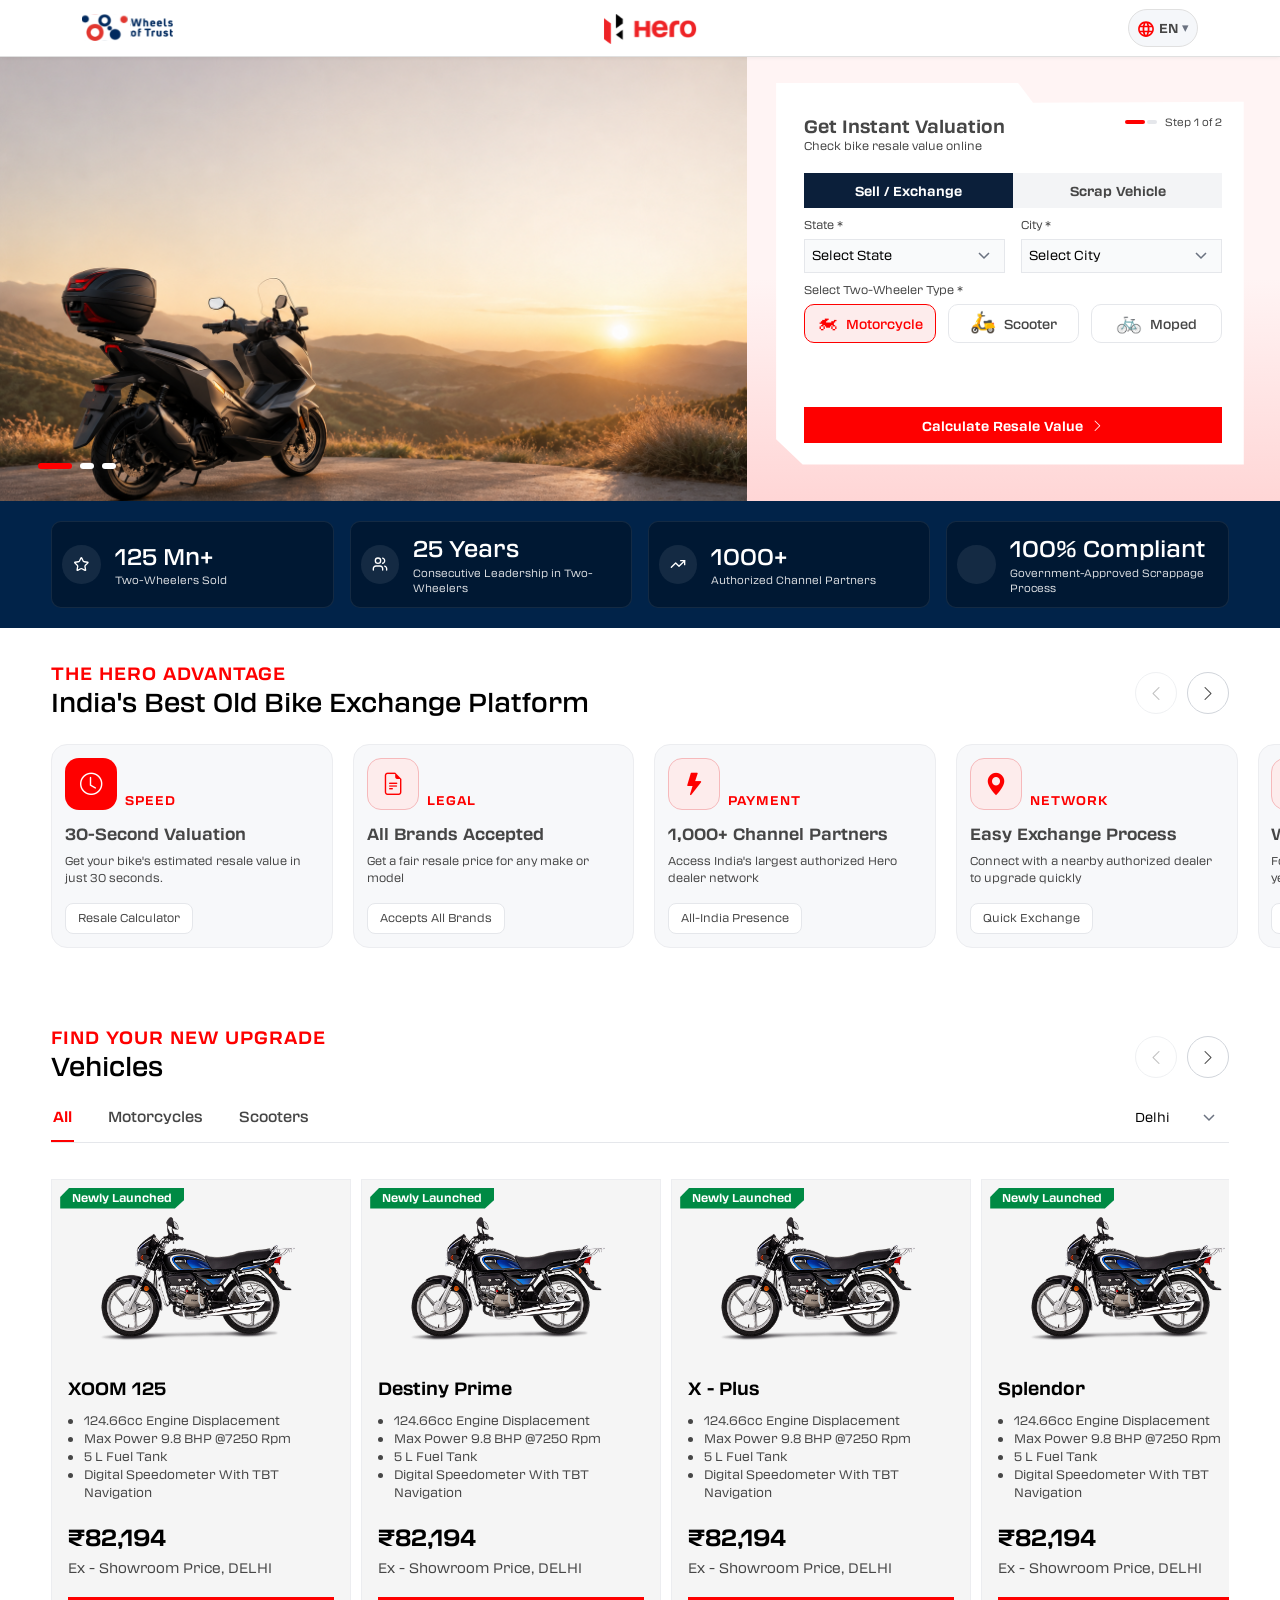
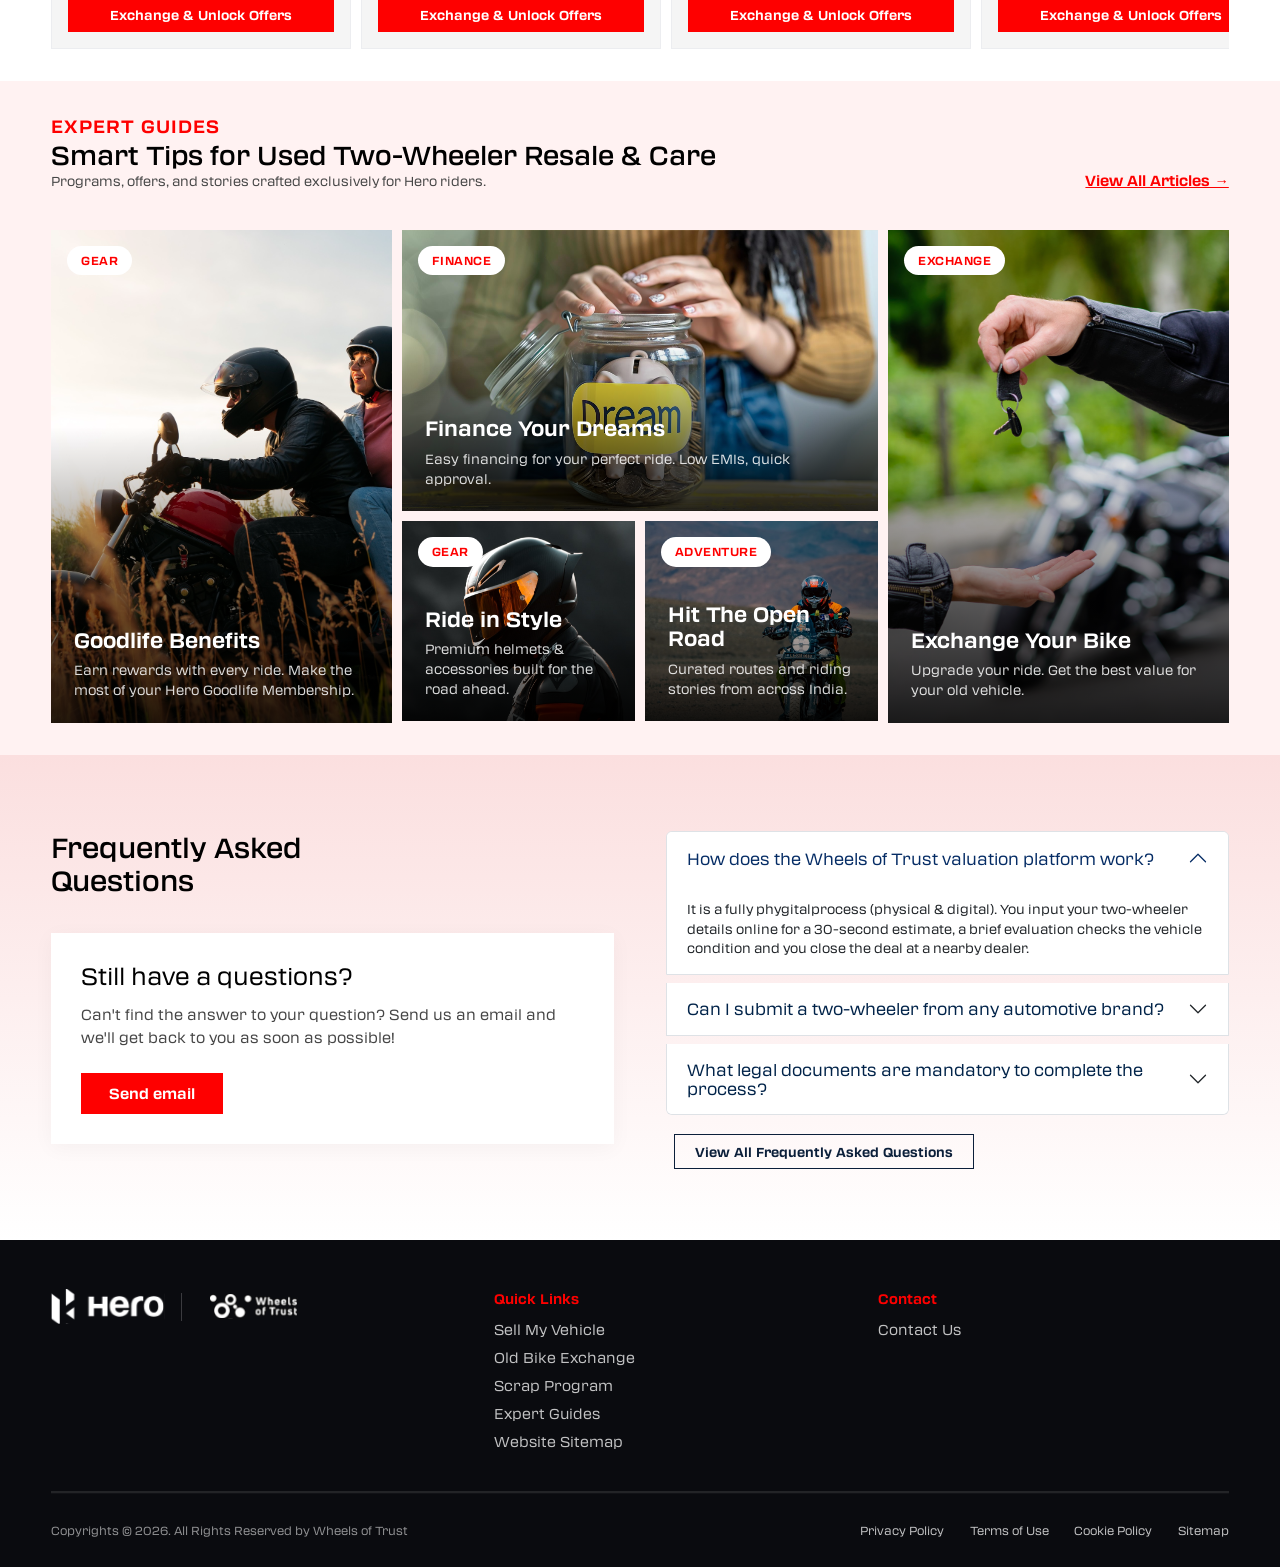
==== commit f2af6442: "fix the change" ====
--- a/index.html
+++ b/index.html
@@ -660,9 +660,7 @@
       <div class="blogs-header">
         <div>
           <p class="section-eyebrow">EXPERT GUIDES</p>
-          <h2 class="section-heading">
-            <span class="underline">Smart Tips</span> for Used Two-Wheeler Resale & Care
-          </h2>
+          <h2 class="section-heading">Smart Tips for Used Two-Wheeler Resale & Care</h2>
           <p class="blogs-header__subtitle">
             Programs, offers, and stories crafted exclusively for Hero riders.
           </p>
@@ -1027,6 +1025,9 @@
               </div>
             </div> -->
           </div>
+          <div class="mt-4 px-2">
+            <a href="#" class="vc-btn-back">View All Frequently Asked Questions </a>
+          </div>
         </div>
       </div>
     </section>
@@ -1067,7 +1068,7 @@
 
       <div class="footer-bottom">
         <p class="footer-bottom__copyright">
-           Copyrights © 2026. All Rights Reserved by Wheels of Trust
+          Copyrights © 2026. All Rights Reserved by Wheels of Trust
         </p>
         <div class="footer-bottom__links" id="footerBottomLinks">
           <a href="#">Privacy Policy</a>
@@ -1101,14 +1102,14 @@
             <h2 class="offcanvas-title vc-offcanvas__title" id="vehicleConditionLabel">
               Tell us about Your <span class="text-red">Vehicle Condition</span>
             </h2>
-            <div class="button_wrapper">
-              <button
-                type="button"
-                class="btn-close vc-offcanvas__close"
-                data-bs-dismiss="offcanvas"
-                aria-label="Close"
-              ></button>
-            </div>
+          </div>
+          <div class="button_wrapper">
+            <button
+              type="button"
+              class="btn-close vc-offcanvas__close"
+              data-bs-dismiss="offcanvas"
+              aria-label="Close"
+            ></button>
           </div>
 
           <div class="offcanvas-body vc-offcanvas__body">
@@ -1121,34 +1122,56 @@
                 <p class="vc-question__text">1. Is there any black or white smoke?</p>
                 <div class="vc-toggle-group">
                   <div class="vc-toggle-option is-active" data-value="no_smoke">
-                    <span class="vc-toggle-option__icon">☁</span> No Smoke
+                    <span class="vc-toggle-option__icon"
+                      ><i class="bi bi-cloud-fill"></i
+                    ></span>
+                    No Smoke
                   </div>
                   <div class="vc-toggle-option" data-value="smoke">
-                    <span class="vc-toggle-option__icon">☁</span> Smoke
+                    <span class="vc-toggle-option__icon"
+                      ><i class="bi bi-cloud-fill"></i
+                    ></span>
+                    Smoke
                   </div>
                 </div>
               </div>
 
               <div class="vc-question" data-question="starting">
-                <p class="vc-question__text">2. Is there any problem in starting the vehicle?</p>
+                <p class="vc-question__text">
+                  2. Is there any problem in starting the vehicle?
+                </p>
                 <div class="vc-toggle-group">
                   <div class="vc-toggle-option is-active" data-value="starts_normally">
-                    <span class="vc-toggle-option__icon">⚡</span> Starts Normally
+                    <span class="vc-toggle-option__icon"
+                      ><i class="bi bi-lightning-charge-fill"></i
+                    ></span>
+                    Starts Normally
                   </div>
                   <div class="vc-toggle-option" data-value="not_starting">
-                    <span class="vc-toggle-option__icon">⚡</span> Not Starting
+                    <span class="vc-toggle-option__icon"
+                      ><i class="bi bi-lightning-charge"></i
+                    ></span>
+                    Not Starting
                   </div>
                 </div>
               </div>
 
               <div class="vc-question" data-question="lights">
-                <p class="vc-question__text">3.  Is there any problem in the working of lights & indicators?</p>
+                <p class="vc-question__text">
+                  3. Is there any problem in the working of lights & indicators?
+                </p>
                 <div class="vc-toggle-group">
                   <div class="vc-toggle-option is-active" data-value="working">
-                    <span class="vc-toggle-option__icon">💡</span> Working
+                    <span class="vc-toggle-option__icon"
+                      ><i class="bi bi-lightbulb-fill"></i
+                    ></span>
+                    Working
                   </div>
                   <div class="vc-toggle-option" data-value="not_working">
-                    <span class="vc-toggle-option__icon">💡</span> Not Working
+                    <span class="vc-toggle-option__icon"
+                      ><i class="bi bi-lightbulb-off-fill"></i
+                    ></span>
+                    Not Working
                   </div>
                 </div>
               </div>
@@ -1159,11 +1182,16 @@
                 </p>
                 <div class="vc-toggle-group">
                   <div class="vc-toggle-option is-active" data-value="good">
-                    <span class="vc-toggle-option__icon">◎</span> Good
+                    <span class="vc-toggle-option__icon"
+                      ><i class="bi bi-record-circle"></i
+                    ></span>
+                    Good
                   </div>
                   <div class="vc-toggle-option" data-value="worn_out">
-                    <span class="vc-toggle-option__icon">◎</span> Worn out
-                    /Cracks/Puncture
+                    <span class="vc-toggle-option__icon"
+                      ><i class="bi bi-vignette"></i
+                    ></span>
+                    Worn out /Cracks/Puncture
                   </div>
                 </div>
               </div>
@@ -1174,11 +1202,16 @@
                 </p>
                 <div class="vc-toggle-group">
                   <div class="vc-toggle-option is-active" data-value="good">
-                    <span class="vc-toggle-option__icon">◎</span> Good
+                    <span class="vc-toggle-option__icon"
+                      ><i class="bi bi-record-circle"></i
+                    ></span>
+                    Good
                   </div>
                   <div class="vc-toggle-option" data-value="worn_out">
-                    <span class="vc-toggle-option__icon">◎</span> Worn out
-                    /Cracks/Puncture
+                    <span class="vc-toggle-option__icon"
+                      ><i class="bi bi-vignette"></i
+                    ></span>
+                    Worn out /Cracks/Puncture
                   </div>
                 </div>
               </div>
@@ -1189,10 +1222,16 @@
                 </p>
                 <div class="vc-toggle-group">
                   <div class="vc-toggle-option is-active" data-value="no_damage">
-                    <span class="vc-toggle-option__icon">🛡</span> No Scratch / Dent / Cracks
+                    <span class="vc-toggle-option__icon"
+                      ><i class="bi bi-shield-fill"></i
+                    ></span>
+                    No Scratch / Dent / Cracks
                   </div>
                   <div class="vc-toggle-option" data-value="damaged">
-                    <span class="vc-toggle-option__icon">🛡</span> Scratch/Dent/Cracks
+                    <span class="vc-toggle-option__icon"
+                      ><i class="bi bi-shield-fill"></i
+                    ></span>
+                    Scratch/Dent/Cracks
                   </div>
                 </div>
               </div>
@@ -1405,7 +1444,7 @@
 
               <div class="vc-new-vehicle-block">
                 <p class="vc-new-vehicle-question">
-                  Are you interested in also purchasing a New Hero two-wheeler?
+                  Are you interested in purchasing a New Hero two-wheeler?
                 </p>
 
                 <div class="vc-model-table" id="newVehicleModelTable">
@@ -1704,9 +1743,12 @@
 
                 <label class="field-label" for="templateSelect">Select Template</label>
                 <select class="custom-select" id="templateSelect" name="template">
-                  <option value="">Choose a template...</option>
-                  <option value="template_1">Template 1</option>
-                  <option value="template_2">Template 2</option>
+                  <option value="" disabled selected hidden>Choose a template...</option>
+                  <option value="General_Feedback">General Feedback</option>
+                  <option value="Bug_Report">Bug Report</option>
+                  <option value="Feature_Request">Feature Request</option>
+                  <option value="Performance_Issue">Performance Issue</option>
+                  <option value="Other">Other</option>
                 </select>
 
                 <button
@@ -1719,7 +1761,9 @@
               </div>
 
               <div class="vc-referral-block">
-                <p class="vc-referral-heading">Share to a friend looking to sell or upgrade</p>
+                <p class="vc-referral-heading">
+                  Share to a friend looking to sell or upgrade
+                </p>
 
                 <div class="vc-referral-input">
                   <input
--- a/style.css
+++ b/style.css
@@ -7,7 +7,7 @@
   --color-primary-red: #fe0000;
   --color-primary-navy: #0b1f3a;
   --color-navy-dark: #012349;
-  --color-text-dark: #1a1a1a;
+  --color-text-dark: #464646;
   --color-text-muted: #9aa0a6;
   --color-border: #e5e7eb;
   --color-bg-pink: #fff2f2;
@@ -16,6 +16,7 @@
   --radius-lg: 16px;
   --white: #ffffff;
   --border-gray: #e0e0e0;
+  --canvas-valuation-card: rgba(128, 128, 128, 0.311);
 }
 
 * {
@@ -349,7 +350,7 @@
 
 .valuation-card__subtitle {
   color: var(--color-text-dark);
-  font-size: clamp(0.65rem, 1vw, 0.7rem);
+  font-size: clamp(0.6rem, 1vw, 0.7rem);
   margin: 0;
 }
 
@@ -658,9 +659,9 @@
 .section-eyebrow {
   color: var(--color-primary-red);
   font-weight: 700;
-  font-size: clamp(0.8rem, 2vw, 1.1rem);
+  font-size: clamp(0.7rem, 2vw, 1.1rem);
   letter-spacing: 1px;
-  margin-bottom: 2px;
+  margin-bottom: 4px;
   text-transform: uppercase;
 }
 
@@ -668,7 +669,8 @@
   font-size: clamp(1.2rem, 3vw, 1.6rem);
   font-weight: 500;
   margin: 0;
-  color: var(--color-text-dark);
+  color: black;
+      line-height: 24px;
 }
 
 .section-nav {
@@ -789,7 +791,7 @@
   font-size: clamp(0.65rem, 1vw, 0.7rem);
   line-height: 1.5;
   margin: 0 0 10px 0;
-  min-height: 60px;
+  min-height: 40px;
 }
 
 .benefit-card__pill {
@@ -797,9 +799,8 @@
   background: #fff;
   border: 1px solid var(--color-border);
   border-radius: 8px;
-  padding: 8px 12px;
-  font-size: 0.82rem;
-  font-weight: 500;
+  padding: 6px 12px;
+  font-size: 0.7rem;
   color: var(--color-text-dark);
 }
 
@@ -925,6 +926,7 @@
   flex-direction: column;
   position: relative;
   scroll-snap-align: start;
+  color: black;
 }
 .section-nav__btn:disabled {
   opacity: 0.35;
@@ -1008,6 +1010,7 @@
   font-size: clamp(0.8rem, 1vw, 0.9rem);
   cursor: pointer;
   transition: background 0.2s ease;
+  text-align: center;
 }
 .vehicle-card__btn:hover {
   background: #c9181e;
@@ -1347,7 +1350,7 @@
   font-size: clamp(1.6rem, 3vw, 1.7rem);
   font-weight: 500;
   margin: 0 0 clamp(24px, 3vw, 36px) 0;
-  color: var(--color-text-dark);
+  color: black;
   max-width: 300px;
 }
 
@@ -1361,6 +1364,7 @@
   font-size: clamp(1.3rem, 2vw, 1.45rem);
   font-weight: 400;
   margin: 0 0 12px 0;
+  color: black;
 }
 
 .faq-contact-card__desc {
@@ -1395,6 +1399,7 @@
 
 .accordion-body {
   font-size: 0.8rem;
+  text-align: start;
 }
 
 @media (max-width: 991px) {
@@ -1409,6 +1414,12 @@
 @media (max-width: 575px) {
   .faq-heading {
     font-size: clamp(1.5rem, 5vw, 1.8rem);
+  }
+  .faq-contact-card {
+    display: none;
+  }
+  .faq-grid {
+    text-align: center;
   }
 }
 
@@ -1604,6 +1615,9 @@
   .site-footer {
     margin-bottom: 4rem;
   }
+  .footer-bottom__copyright {
+    text-align: center;
+  }
 }
 
 /* ============================== FORM CLASSES ============================== */
@@ -1672,7 +1686,7 @@
   padding-bottom: 6px;
   border-bottom: 1.5px solid var(--color-border, #eee);
   margin-right: 1rem;
-  width: 100%;
+  width: 90%;
 }
 .vc-offcanvas__title .text-red {
   color: var(--color-primary-red);
@@ -1732,7 +1746,7 @@
   font-weight: 500;
   color: #333;
   transition: all 0.15s ease;
-  font-size: clamp(0.6rem, 1vw, 0.75rem);
+  font-size: clamp(0.65rem, 1vw, 0.75rem);
 }
 
 .vc-toggle-option.is-active {
@@ -1743,7 +1757,7 @@
 
 .vc-toggle-option.is-active:last-child {
   border-color: var(--color-text-dark);
-  background-color: var(--color-text-muted);
+  background-color: var(--canvas-valuation-card);
   color: var(--color-text-dark);
 
   .vc-radio-dot {
@@ -1786,7 +1800,7 @@
   background: var(--color-primary-red);
   color: #fff;
   border: none;
-  padding: 6px;
+  padding: 8px;
   font-weight: 600;
   font-size: clamp(0.8rem, 1vw, 0.9rem);
   cursor: pointer;
@@ -1795,7 +1809,7 @@
   border: 1.5px solid var(--color-primary-navy, #0a1f44);
   background: none;
   color: var(--color-primary-navy, #0a1f44);
-  padding: 6px 20px;
+  padding: 8px 20px;
   font-weight: 600;
   font-size: clamp(0.8rem, 1vw, 0.9rem);
   cursor: pointer;
@@ -1805,6 +1819,21 @@
     background: var(--color-primary-navy, #0a1f44);
     color: white;
   }
+}
+
+.button_wrapper {
+  position: absolute;
+  top: 1rem;
+  opacity: 1;
+  right: 1rem;
+  transform: translateX(-50%);
+  background-color: white;
+  height: 2rem;
+  width: 2rem;
+  border-radius: 50%;
+  display: flex;
+  justify-content: center;
+  align-items: center;
 }
 
 /* ===== Mobile: convert side drawer into bottom sheet ===== */
@@ -1841,28 +1870,24 @@
   .vc-offcanvas__panel {
     padding: 14px;
     max-height: 85vh;
+    min-height: 85vh;
   }
   .vc-toggle-group {
     grid-template-columns: 1fr 1fr;
   }
 
   .button_wrapper {
-    position: absolute;
     top: -2.5rem;
     opacity: 1;
     left: 50%;
     transform: translateX(-50%);
-    background-color: white;
-    height: 2rem;
-    width: 2rem;
-    border-radius: 50%;
-    display: flex;
-    justify-content: center;
-    align-items: center;
   }
 
   .vc-offcanvas__close {
-    margin: 1px 0 0 1px !important;
+    margin: 0px 0 0 1px !important;
+  }
+  .vc-offcanvas__title {
+    width: 100%;
   }
 }
 
@@ -1904,7 +1929,7 @@
   border: none;
   padding: 10px;
   font-weight: 500;
-  font-size: 0.95rem;
+  font-size: 0.8rem;
   display: flex;
   align-items: center;
   justify-content: center;
@@ -1918,7 +1943,7 @@
   color: var(--color-primary-red);
   font-weight: 500;
   text-decoration: underline;
-  font-size: 0.9rem;
+  font-size: 0.8rem;
 }
 
 .vc-terms-box {
@@ -1932,7 +1957,7 @@
   align-items: center;
   gap: 12px;
   cursor: pointer;
-  font-size: 0.8rem;
+  font-size: 0.7rem;
   color: #333;
 }
 .vc-checkbox input[type="checkbox"] {
@@ -1974,7 +1999,7 @@
   letter-spacing: 1.5px;
 }
 .vc-result-price {
-  font-size: clamp(1.3rem, 1.7vw, 1.8rem);
+  font-size: clamp(1.3rem, 1.8vw, 1.8rem);
   font-weight: 600;
   color: var(--color-primary-navy, #0a1f44);
   margin: 0;
@@ -2147,7 +2172,7 @@
 
 .vc-benefits-alert__text {
   color: #e02020;
-  font-size: 12px;
+  font-size: 10px;
   line-height: 1.2;
   margin: 0;
 }
@@ -2177,13 +2202,13 @@
 }
 
 .vc-benefit-row__label {
-  font-size: 12px;
+  font-size: 10px;
   font-weight: 500;
   color: #1a1a1a;
 }
 
 .vc-benefit-row__value {
-  font-size: 12px;
+  font-size: 10px;
   font-weight: 500;
   color: #1a1a1a;
 }
@@ -2200,7 +2225,7 @@
 }
 
 .vc-benefits-disclaimer {
-  font-size: 12px;
+  font-size: 10px;
   color: #8a8a8a;
   margin-top: 10px;
   line-height: 1.4;
@@ -2379,7 +2404,7 @@
   padding: 6px 14px;
   color: var(--color-primary-red);
   font-weight: 700;
-  font-size: 0.9rem;
+  font-size: 0.8rem;
   margin-bottom: 5px;
 }
 
@@ -2428,7 +2453,7 @@
 }
 .vc-referral-heading {
   font-weight: 700;
-  font-size: 1rem;
+  font-size: 0.8rem;
   margin: 0 0 10px;
 }
 
--- a/style.css
+++ b/style.css
@@ -7,7 +7,7 @@
   --color-primary-red: #fe0000;
   --color-primary-navy: #0b1f3a;
   --color-navy-dark: #012349;
-  --color-text-dark: #1a1a1a;
+  --color-text-dark: #464646;
   --color-text-muted: #9aa0a6;
   --color-border: #e5e7eb;
   --color-bg-pink: #fff2f2;
@@ -16,6 +16,7 @@
   --radius-lg: 16px;
   --white: #ffffff;
   --border-gray: #e0e0e0;
+  --canvas-valuation-card: rgba(128, 128, 128, 0.311);
 }
 
 * {
@@ -349,7 +350,7 @@
 
 .valuation-card__subtitle {
   color: var(--color-text-dark);
-  font-size: clamp(0.65rem, 1vw, 0.7rem);
+  font-size: clamp(0.6rem, 1vw, 0.7rem);
   margin: 0;
 }
 
@@ -658,9 +659,9 @@
 .section-eyebrow {
   color: var(--color-primary-red);
   font-weight: 700;
-  font-size: clamp(0.8rem, 2vw, 1.1rem);
+  font-size: clamp(0.7rem, 2vw, 1.1rem);
   letter-spacing: 1px;
-  margin-bottom: 2px;
+  margin-bottom: 4px;
   text-transform: uppercase;
 }
 
@@ -668,7 +669,8 @@
   font-size: clamp(1.2rem, 3vw, 1.6rem);
   font-weight: 500;
   margin: 0;
-  color: var(--color-text-dark);
+  color: black;
+      line-height: 24px;
 }
 
 .section-nav {
@@ -789,7 +791,7 @@
   font-size: clamp(0.65rem, 1vw, 0.7rem);
   line-height: 1.5;
   margin: 0 0 10px 0;
-  min-height: 60px;
+  min-height: 40px;
 }
 
 .benefit-card__pill {
@@ -797,9 +799,8 @@
   background: #fff;
   border: 1px solid var(--color-border);
   border-radius: 8px;
-  padding: 8px 12px;
-  font-size: 0.82rem;
-  font-weight: 500;
+  padding: 6px 12px;
+  font-size: 0.7rem;
   color: var(--color-text-dark);
 }
 
@@ -925,6 +926,7 @@
   flex-direction: column;
   position: relative;
   scroll-snap-align: start;
+  color: black;
 }
 .section-nav__btn:disabled {
   opacity: 0.35;
@@ -1008,6 +1010,7 @@
   font-size: clamp(0.8rem, 1vw, 0.9rem);
   cursor: pointer;
   transition: background 0.2s ease;
+  text-align: center;
 }
 .vehicle-card__btn:hover {
   background: #c9181e;
@@ -1347,7 +1350,7 @@
   font-size: clamp(1.6rem, 3vw, 1.7rem);
   font-weight: 500;
   margin: 0 0 clamp(24px, 3vw, 36px) 0;
-  color: var(--color-text-dark);
+  color: black;
   max-width: 300px;
 }
 
@@ -1361,6 +1364,7 @@
   font-size: clamp(1.3rem, 2vw, 1.45rem);
   font-weight: 400;
   margin: 0 0 12px 0;
+  color: black;
 }
 
 .faq-contact-card__desc {
@@ -1395,6 +1399,7 @@
 
 .accordion-body {
   font-size: 0.8rem;
+  text-align: start;
 }
 
 @media (max-width: 991px) {
@@ -1409,6 +1414,12 @@
 @media (max-width: 575px) {
   .faq-heading {
     font-size: clamp(1.5rem, 5vw, 1.8rem);
+  }
+  .faq-contact-card {
+    display: none;
+  }
+  .faq-grid {
+    text-align: center;
   }
 }
 
@@ -1604,6 +1615,9 @@
   .site-footer {
     margin-bottom: 4rem;
   }
+  .footer-bottom__copyright {
+    text-align: center;
+  }
 }
 
 /* ============================== FORM CLASSES ============================== */
@@ -1672,7 +1686,7 @@
   padding-bottom: 6px;
   border-bottom: 1.5px solid var(--color-border, #eee);
   margin-right: 1rem;
-  width: 100%;
+  width: 90%;
 }
 .vc-offcanvas__title .text-red {
   color: var(--color-primary-red);
@@ -1732,7 +1746,7 @@
   font-weight: 500;
   color: #333;
   transition: all 0.15s ease;
-  font-size: clamp(0.6rem, 1vw, 0.75rem);
+  font-size: clamp(0.65rem, 1vw, 0.75rem);
 }
 
 .vc-toggle-option.is-active {
@@ -1743,7 +1757,7 @@
 
 .vc-toggle-option.is-active:last-child {
   border-color: var(--color-text-dark);
-  background-color: var(--color-text-muted);
+  background-color: var(--canvas-valuation-card);
   color: var(--color-text-dark);
 
   .vc-radio-dot {
@@ -1786,7 +1800,7 @@
   background: var(--color-primary-red);
   color: #fff;
   border: none;
-  padding: 6px;
+  padding: 8px;
   font-weight: 600;
   font-size: clamp(0.8rem, 1vw, 0.9rem);
   cursor: pointer;
@@ -1795,7 +1809,7 @@
   border: 1.5px solid var(--color-primary-navy, #0a1f44);
   background: none;
   color: var(--color-primary-navy, #0a1f44);
-  padding: 6px 20px;
+  padding: 8px 20px;
   font-weight: 600;
   font-size: clamp(0.8rem, 1vw, 0.9rem);
   cursor: pointer;
@@ -1805,6 +1819,21 @@
     background: var(--color-primary-navy, #0a1f44);
     color: white;
   }
+}
+
+.button_wrapper {
+  position: absolute;
+  top: 1rem;
+  opacity: 1;
+  right: 1rem;
+  transform: translateX(-50%);
+  background-color: white;
+  height: 2rem;
+  width: 2rem;
+  border-radius: 50%;
+  display: flex;
+  justify-content: center;
+  align-items: center;
 }
 
 /* ===== Mobile: convert side drawer into bottom sheet ===== */
@@ -1841,28 +1870,24 @@
   .vc-offcanvas__panel {
     padding: 14px;
     max-height: 85vh;
+    min-height: 85vh;
   }
   .vc-toggle-group {
     grid-template-columns: 1fr 1fr;
   }
 
   .button_wrapper {
-    position: absolute;
     top: -2.5rem;
     opacity: 1;
     left: 50%;
     transform: translateX(-50%);
-    background-color: white;
-    height: 2rem;
-    width: 2rem;
-    border-radius: 50%;
-    display: flex;
-    justify-content: center;
-    align-items: center;
   }
 
   .vc-offcanvas__close {
-    margin: 1px 0 0 1px !important;
+    margin: 0px 0 0 1px !important;
+  }
+  .vc-offcanvas__title {
+    width: 100%;
   }
 }
 
@@ -1904,7 +1929,7 @@
   border: none;
   padding: 10px;
   font-weight: 500;
-  font-size: 0.95rem;
+  font-size: 0.8rem;
   display: flex;
   align-items: center;
   justify-content: center;
@@ -1918,7 +1943,7 @@
   color: var(--color-primary-red);
   font-weight: 500;
   text-decoration: underline;
-  font-size: 0.9rem;
+  font-size: 0.8rem;
 }
 
 .vc-terms-box {
@@ -1932,7 +1957,7 @@
   align-items: center;
   gap: 12px;
   cursor: pointer;
-  font-size: 0.8rem;
+  font-size: 0.7rem;
   color: #333;
 }
 .vc-checkbox input[type="checkbox"] {
@@ -1974,7 +1999,7 @@
   letter-spacing: 1.5px;
 }
 .vc-result-price {
-  font-size: clamp(1.3rem, 1.7vw, 1.8rem);
+  font-size: clamp(1.3rem, 1.8vw, 1.8rem);
   font-weight: 600;
   color: var(--color-primary-navy, #0a1f44);
   margin: 0;
@@ -2147,7 +2172,7 @@
 
 .vc-benefits-alert__text {
   color: #e02020;
-  font-size: 12px;
+  font-size: 10px;
   line-height: 1.2;
   margin: 0;
 }
@@ -2177,13 +2202,13 @@
 }
 
 .vc-benefit-row__label {
-  font-size: 12px;
+  font-size: 10px;
   font-weight: 500;
   color: #1a1a1a;
 }
 
 .vc-benefit-row__value {
-  font-size: 12px;
+  font-size: 10px;
   font-weight: 500;
   color: #1a1a1a;
 }
@@ -2200,7 +2225,7 @@
 }
 
 .vc-benefits-disclaimer {
-  font-size: 12px;
+  font-size: 10px;
   color: #8a8a8a;
   margin-top: 10px;
   line-height: 1.4;
@@ -2379,7 +2404,7 @@
   padding: 6px 14px;
   color: var(--color-primary-red);
   font-weight: 700;
-  font-size: 0.9rem;
+  font-size: 0.8rem;
   margin-bottom: 5px;
 }
 
@@ -2428,7 +2453,7 @@
 }
 .vc-referral-heading {
   font-weight: 700;
-  font-size: 1rem;
+  font-size: 0.8rem;
   margin: 0 0 10px;
 }
 
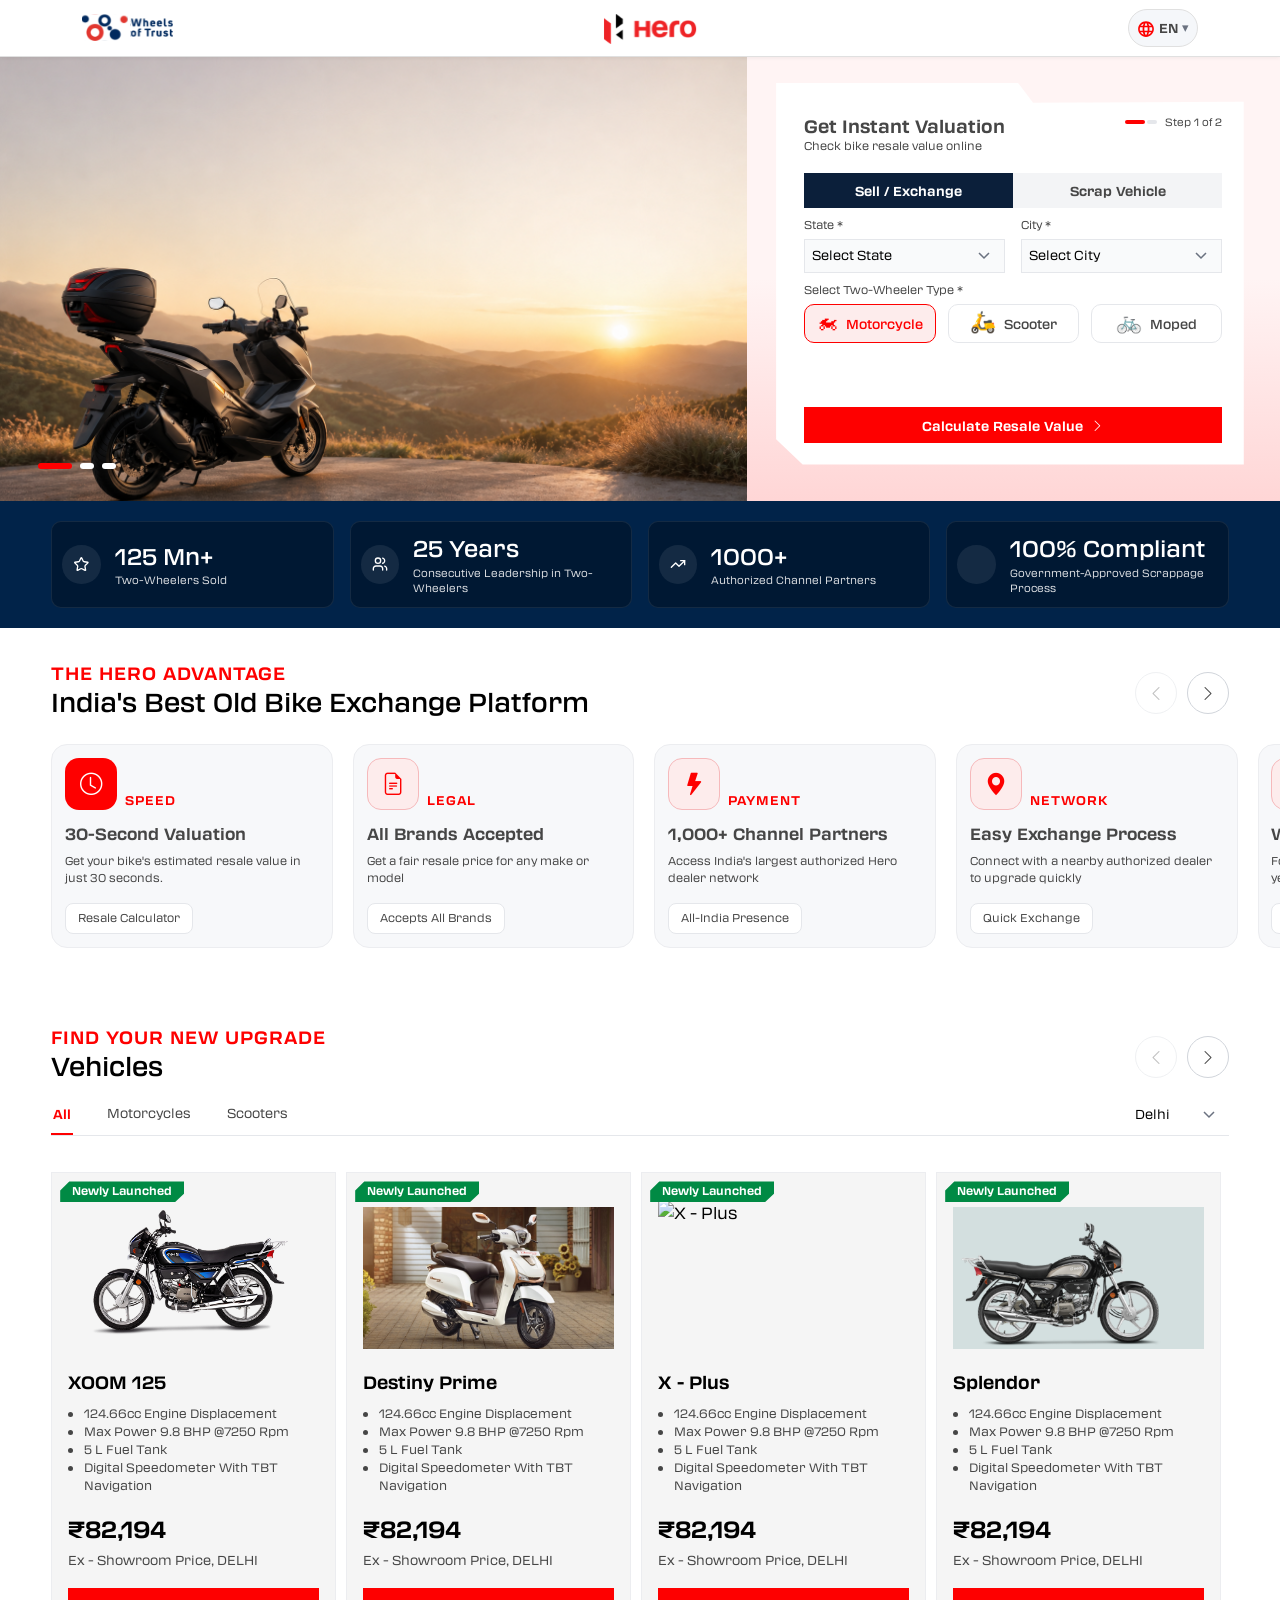
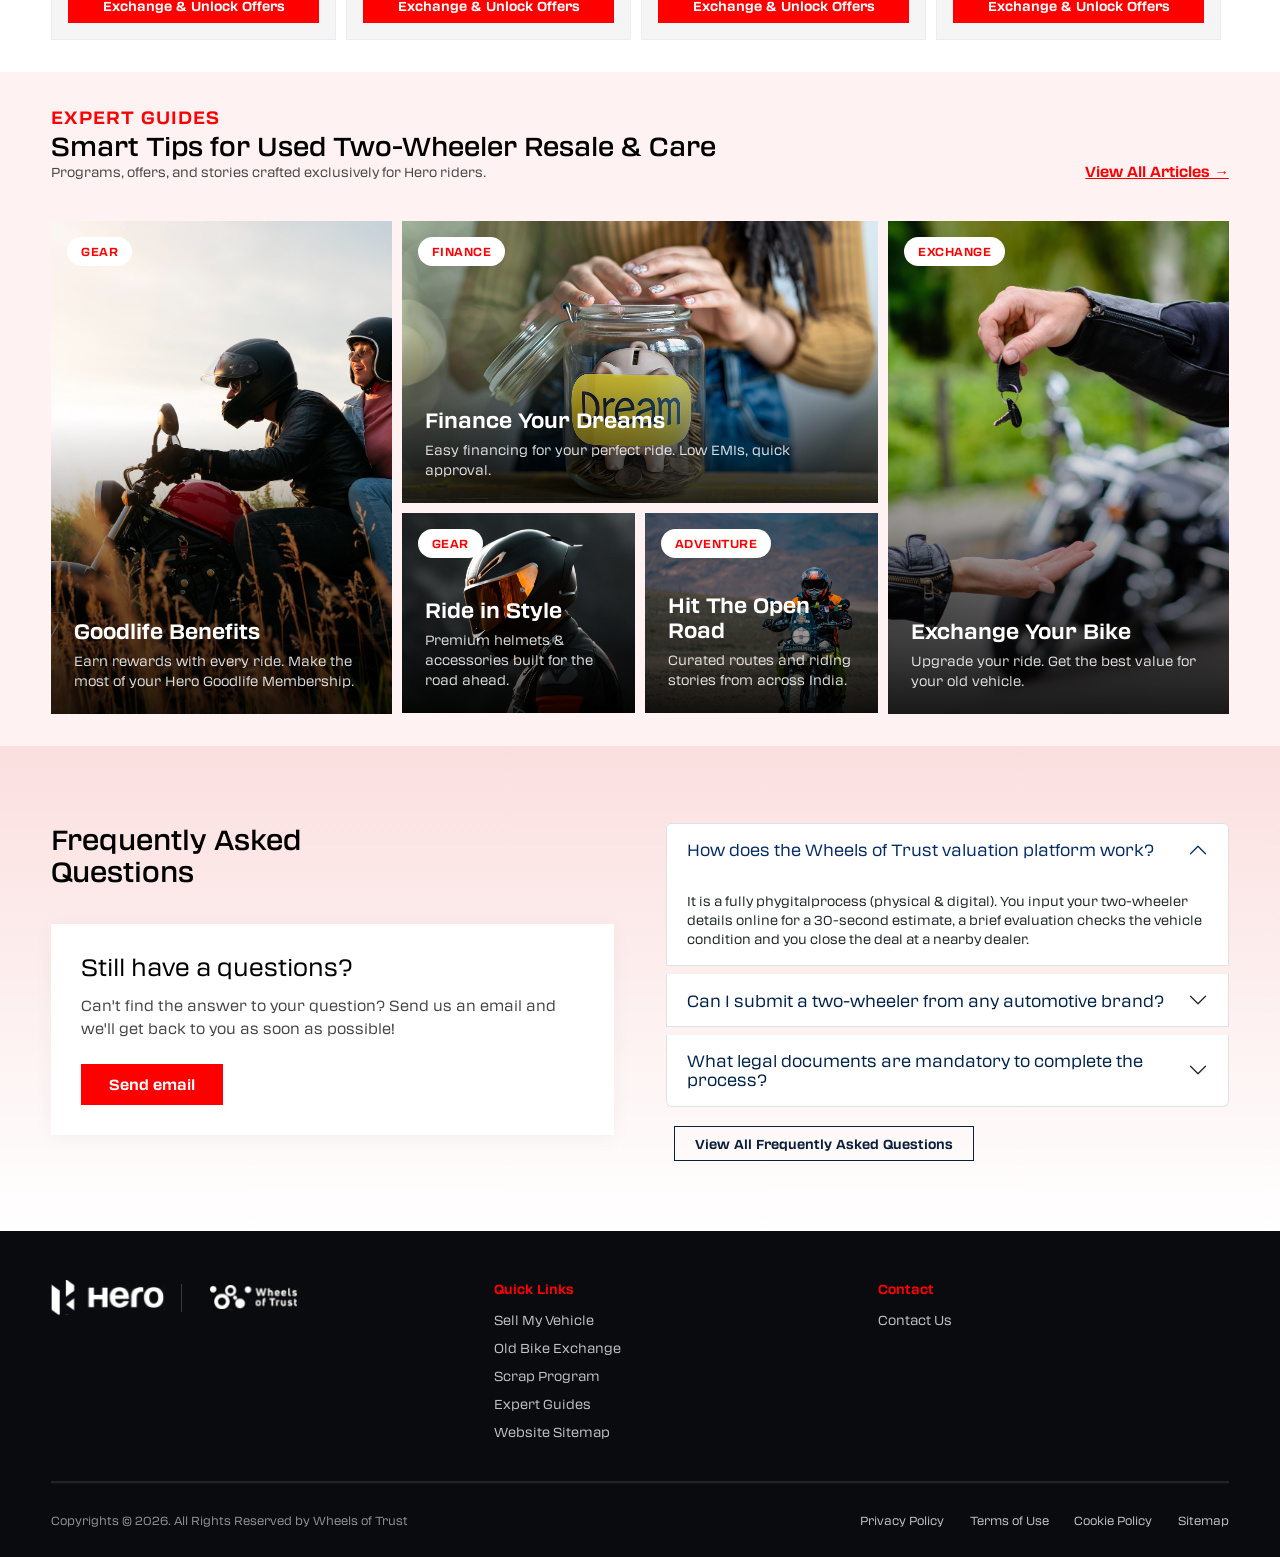
==== commit 3ba65113: "add the changes in the style" ====
--- a/index.html
+++ b/index.html
@@ -503,7 +503,7 @@
           </div>
           <img
             class="vehicle-card__img"
-            src="/assets/sale_bike.png"
+            src="/assets/destini_bike.png"
             alt="Destiny Prime"
           />
           <h3 class="vehicle-card__name">Destiny Prime</h3>
@@ -524,7 +524,7 @@
           <div class="vehicle-card__badge-row">
             <span class="vehicle-card__badge">Newly Launched</span>
           </div>
-          <img class="vehicle-card__img" src="/assets/sale_bike.png" alt="X - Plus" />
+          <img class="vehicle-card__img" src="/assets/hero_bikes.png" alt="X - Plus" />
           <h3 class="vehicle-card__name">X - Plus</h3>
           <ul class="vehicle-card__specs">
             <li>124.66cc Engine Displacement</li>
@@ -543,7 +543,7 @@
           <div class="vehicle-card__badge-row">
             <span class="vehicle-card__badge">Newly Launched</span>
           </div>
-          <img class="vehicle-card__img" src="/assets/sale_bike.png" alt="Splendor" />
+          <img class="vehicle-card__img" src="/assets/splendor_bike.png" alt="Splendor" />
           <h3 class="vehicle-card__name">Splendor</h3>
           <ul class="vehicle-card__specs">
             <li>124.66cc Engine Displacement</li>
--- a/style.css
+++ b/style.css
@@ -393,7 +393,7 @@
   background: #f3f4f6;
   color: var(--color-text-dark);
   font-weight: 600;
-  font-size: clamp(0.8rem, 1vw, 0.9rem);
+  font-size: clamp(0.65rem, 1vw, 0.9rem);
   cursor: pointer;
   transition: all 0.2s ease;
 }
@@ -630,7 +630,7 @@
     margin-bottom: 0;
   }
   .vehicle-tabs__btn {
-    padding: 12px 6px;
+    padding: 8px 6px;
   }
   .form-row {
     gap: 10px;
@@ -670,7 +670,7 @@
   font-weight: 500;
   margin: 0;
   color: black;
-      line-height: 24px;
+  line-height: 24px;
 }
 
 .section-nav {
@@ -880,9 +880,9 @@
 .vehicle-tabs-filter__item {
   background: none;
   border: none;
-  padding: 12px 2px;
-  font-size: clamp(0.9rem, 1vw, 1rem);
-  font-weight: 500;
+  padding: 10px 2px;
+  font-size: clamp(0.8rem, 1vw, 0.9rem);
+  font-weight: 400;
   color: var(--color-text-dark);
   cursor: pointer;
   border-bottom: 2px solid transparent;
@@ -918,7 +918,7 @@
 }
 
 .vehicle-card {
-  min-width: 300px;
+  min-width: 285px;
   background: #f5f5f5;
   border: 1px solid #ecedf0;
   padding: clamp(0.8rem, 1.6vw, 1rem);
@@ -973,7 +973,7 @@
   position: relative;
   padding-left: 16px;
   color: var(--color-text-dark);
-  font-size: clamp(0.7rem, 0.95vw, 0.8rem);
+  font-size: clamp(0.65rem, 0.95vw, 0.75rem);
 }
 
 .vehicle-card__specs li::before {
@@ -995,7 +995,7 @@
 
 .vehicle-card__price-sub {
   color: var(--color-text-dark);
-  font-size: clamp(0.78rem, 1.2vw, 0.85rem);
+  font-size: clamp(0.65rem, 1.2vw, 0.8rem);
   margin: 0 0 18px 0;
 }
 
@@ -1490,7 +1490,7 @@
 .footer-col__heading {
   color: var(--color-primary-red);
   font-weight: 700;
-  font-size: clamp(0.85rem, 1vw, 0.95rem);
+  font-size: clamp(0.75rem, 1vw, 0.85rem);
   margin-bottom: 8px;
 }
 
@@ -1505,7 +1505,7 @@
 
 .footer-col__list a {
   color: rgba(255, 255, 255, 0.75);
-  font-size: clamp(0.88rem, 1vw, 1rem);
+  font-size: clamp(0.7rem, 1vw, 0.8rem);
   transition: color 0.2s ease;
 }
 .footer-col__list a:hover {
@@ -1529,7 +1529,7 @@
 
 .footer-bottom__copyright {
   color: rgba(255, 255, 255, 0.55);
-  font-size: clamp(0.7rem, 0.9vw, 0.9rem);
+  font-size: clamp(0.65rem, 0.9vw, 0.75rem);
   margin: 0;
 }
 
@@ -1541,7 +1541,7 @@
 
 .footer-bottom__links a {
   color: rgba(255, 255, 255, 0.75);
-  font-size: clamp(0.7rem, 0.9vw, 0.9rem);
+  font-size: clamp(0.65rem, 0.9vw, 0.75rem);
   transition: color 0.2s ease;
 }
 .footer-bottom__links a:hover {
@@ -1681,8 +1681,8 @@
   flex-shrink: 0;
 }
 .vc-offcanvas__title {
-  font-size: 1rem;
-  font-weight: 500;
+  font-size: 0.9rem;
+  font-weight: 400;
   padding-bottom: 6px;
   border-bottom: 1.5px solid var(--color-border, #eee);
   margin-right: 1rem;
@@ -1999,8 +1999,8 @@
   letter-spacing: 1.5px;
 }
 .vc-result-price {
-  font-size: clamp(1.3rem, 1.8vw, 1.8rem);
-  font-weight: 600;
+  font-size: clamp(1.3rem, 2vw, 1.8rem);
+  font-weight: 500;
   color: var(--color-primary-navy, #0a1f44);
   margin: 0;
 }
@@ -2238,8 +2238,8 @@
   padding: 4px 10px;
 }
 .vc-dealer-heading {
-  font-weight: 700;
-  font-size: 1rem;
+  font-weight: 500;
+  font-size: 0.8rem;
   margin: 4px;
 }
 
@@ -2247,20 +2247,28 @@
   display: flex;
   gap: 12px;
   overflow: auto;
-  scrollbar-width: none;
+  scrollbar-color: transparent transparent;
+  /* smooth touch scrolling */
+  -webkit-overflow-scrolling: touch; /* momentum/inertia scroll on iOS Safari */
+  touch-action: pan-x; /* restricts touch gesture to horizontal only */
+  scroll-behavior: smooth;
+
+  /* optional: snap each card into place after a swipe */
+  scroll-snap-type: x proximity;
 }
 
 .vc-dealer-card {
+  scroll-snap-align: start;
   display: flex;
   gap: 12px;
   background: #fff;
-  border: 1px solid var(--color-border, #ddd);
+  border: 1.5px solid var(--color-border, #ddd);
   padding: 16px;
   cursor: pointer;
   position: relative;
   width: 300px;
   flex-shrink: 0;
-  margin-bottom: 10px;
+  margin-bottom: 5px;
 }
 .vc-dealer-card input[type="radio"] {
   display: none;
@@ -2306,11 +2314,11 @@
 
 .vc-dealer-field__label {
   font-weight: 600;
-  font-size: 0.75rem;
-  color: var(--color-text-muted);
+  font-size: 0.7rem;
+  color: var(--color-text-dark);
 }
 .vc-dealer-field__value {
-  font-size: 0.8rem;
+  font-size: 0.7rem;
   color: #222;
   line-height: 14px;
 }
--- a/style.css
+++ b/style.css
@@ -393,7 +393,7 @@
   background: #f3f4f6;
   color: var(--color-text-dark);
   font-weight: 600;
-  font-size: clamp(0.8rem, 1vw, 0.9rem);
+  font-size: clamp(0.65rem, 1vw, 0.9rem);
   cursor: pointer;
   transition: all 0.2s ease;
 }
@@ -630,7 +630,7 @@
     margin-bottom: 0;
   }
   .vehicle-tabs__btn {
-    padding: 12px 6px;
+    padding: 8px 6px;
   }
   .form-row {
     gap: 10px;
@@ -670,7 +670,7 @@
   font-weight: 500;
   margin: 0;
   color: black;
-      line-height: 24px;
+  line-height: 24px;
 }
 
 .section-nav {
@@ -880,9 +880,9 @@
 .vehicle-tabs-filter__item {
   background: none;
   border: none;
-  padding: 12px 2px;
-  font-size: clamp(0.9rem, 1vw, 1rem);
-  font-weight: 500;
+  padding: 10px 2px;
+  font-size: clamp(0.8rem, 1vw, 0.9rem);
+  font-weight: 400;
   color: var(--color-text-dark);
   cursor: pointer;
   border-bottom: 2px solid transparent;
@@ -918,7 +918,7 @@
 }
 
 .vehicle-card {
-  min-width: 300px;
+  min-width: 285px;
   background: #f5f5f5;
   border: 1px solid #ecedf0;
   padding: clamp(0.8rem, 1.6vw, 1rem);
@@ -973,7 +973,7 @@
   position: relative;
   padding-left: 16px;
   color: var(--color-text-dark);
-  font-size: clamp(0.7rem, 0.95vw, 0.8rem);
+  font-size: clamp(0.65rem, 0.95vw, 0.75rem);
 }
 
 .vehicle-card__specs li::before {
@@ -995,7 +995,7 @@
 
 .vehicle-card__price-sub {
   color: var(--color-text-dark);
-  font-size: clamp(0.78rem, 1.2vw, 0.85rem);
+  font-size: clamp(0.65rem, 1.2vw, 0.8rem);
   margin: 0 0 18px 0;
 }
 
@@ -1490,7 +1490,7 @@
 .footer-col__heading {
   color: var(--color-primary-red);
   font-weight: 700;
-  font-size: clamp(0.85rem, 1vw, 0.95rem);
+  font-size: clamp(0.75rem, 1vw, 0.85rem);
   margin-bottom: 8px;
 }
 
@@ -1505,7 +1505,7 @@
 
 .footer-col__list a {
   color: rgba(255, 255, 255, 0.75);
-  font-size: clamp(0.88rem, 1vw, 1rem);
+  font-size: clamp(0.7rem, 1vw, 0.8rem);
   transition: color 0.2s ease;
 }
 .footer-col__list a:hover {
@@ -1529,7 +1529,7 @@
 
 .footer-bottom__copyright {
   color: rgba(255, 255, 255, 0.55);
-  font-size: clamp(0.7rem, 0.9vw, 0.9rem);
+  font-size: clamp(0.65rem, 0.9vw, 0.75rem);
   margin: 0;
 }
 
@@ -1541,7 +1541,7 @@
 
 .footer-bottom__links a {
   color: rgba(255, 255, 255, 0.75);
-  font-size: clamp(0.7rem, 0.9vw, 0.9rem);
+  font-size: clamp(0.65rem, 0.9vw, 0.75rem);
   transition: color 0.2s ease;
 }
 .footer-bottom__links a:hover {
@@ -1681,8 +1681,8 @@
   flex-shrink: 0;
 }
 .vc-offcanvas__title {
-  font-size: 1rem;
-  font-weight: 500;
+  font-size: 0.9rem;
+  font-weight: 400;
   padding-bottom: 6px;
   border-bottom: 1.5px solid var(--color-border, #eee);
   margin-right: 1rem;
@@ -1999,8 +1999,8 @@
   letter-spacing: 1.5px;
 }
 .vc-result-price {
-  font-size: clamp(1.3rem, 1.8vw, 1.8rem);
-  font-weight: 600;
+  font-size: clamp(1.3rem, 2vw, 1.8rem);
+  font-weight: 500;
   color: var(--color-primary-navy, #0a1f44);
   margin: 0;
 }
@@ -2238,8 +2238,8 @@
   padding: 4px 10px;
 }
 .vc-dealer-heading {
-  font-weight: 700;
-  font-size: 1rem;
+  font-weight: 500;
+  font-size: 0.8rem;
   margin: 4px;
 }
 
@@ -2247,20 +2247,28 @@
   display: flex;
   gap: 12px;
   overflow: auto;
-  scrollbar-width: none;
+  scrollbar-color: transparent transparent;
+  /* smooth touch scrolling */
+  -webkit-overflow-scrolling: touch; /* momentum/inertia scroll on iOS Safari */
+  touch-action: pan-x; /* restricts touch gesture to horizontal only */
+  scroll-behavior: smooth;
+
+  /* optional: snap each card into place after a swipe */
+  scroll-snap-type: x proximity;
 }
 
 .vc-dealer-card {
+  scroll-snap-align: start;
   display: flex;
   gap: 12px;
   background: #fff;
-  border: 1px solid var(--color-border, #ddd);
+  border: 1.5px solid var(--color-border, #ddd);
   padding: 16px;
   cursor: pointer;
   position: relative;
   width: 300px;
   flex-shrink: 0;
-  margin-bottom: 10px;
+  margin-bottom: 5px;
 }
 .vc-dealer-card input[type="radio"] {
   display: none;
@@ -2306,11 +2314,11 @@
 
 .vc-dealer-field__label {
   font-weight: 600;
-  font-size: 0.75rem;
-  color: var(--color-text-muted);
+  font-size: 0.7rem;
+  color: var(--color-text-dark);
 }
 .vc-dealer-field__value {
-  font-size: 0.8rem;
+  font-size: 0.7rem;
   color: #222;
   line-height: 14px;
 }
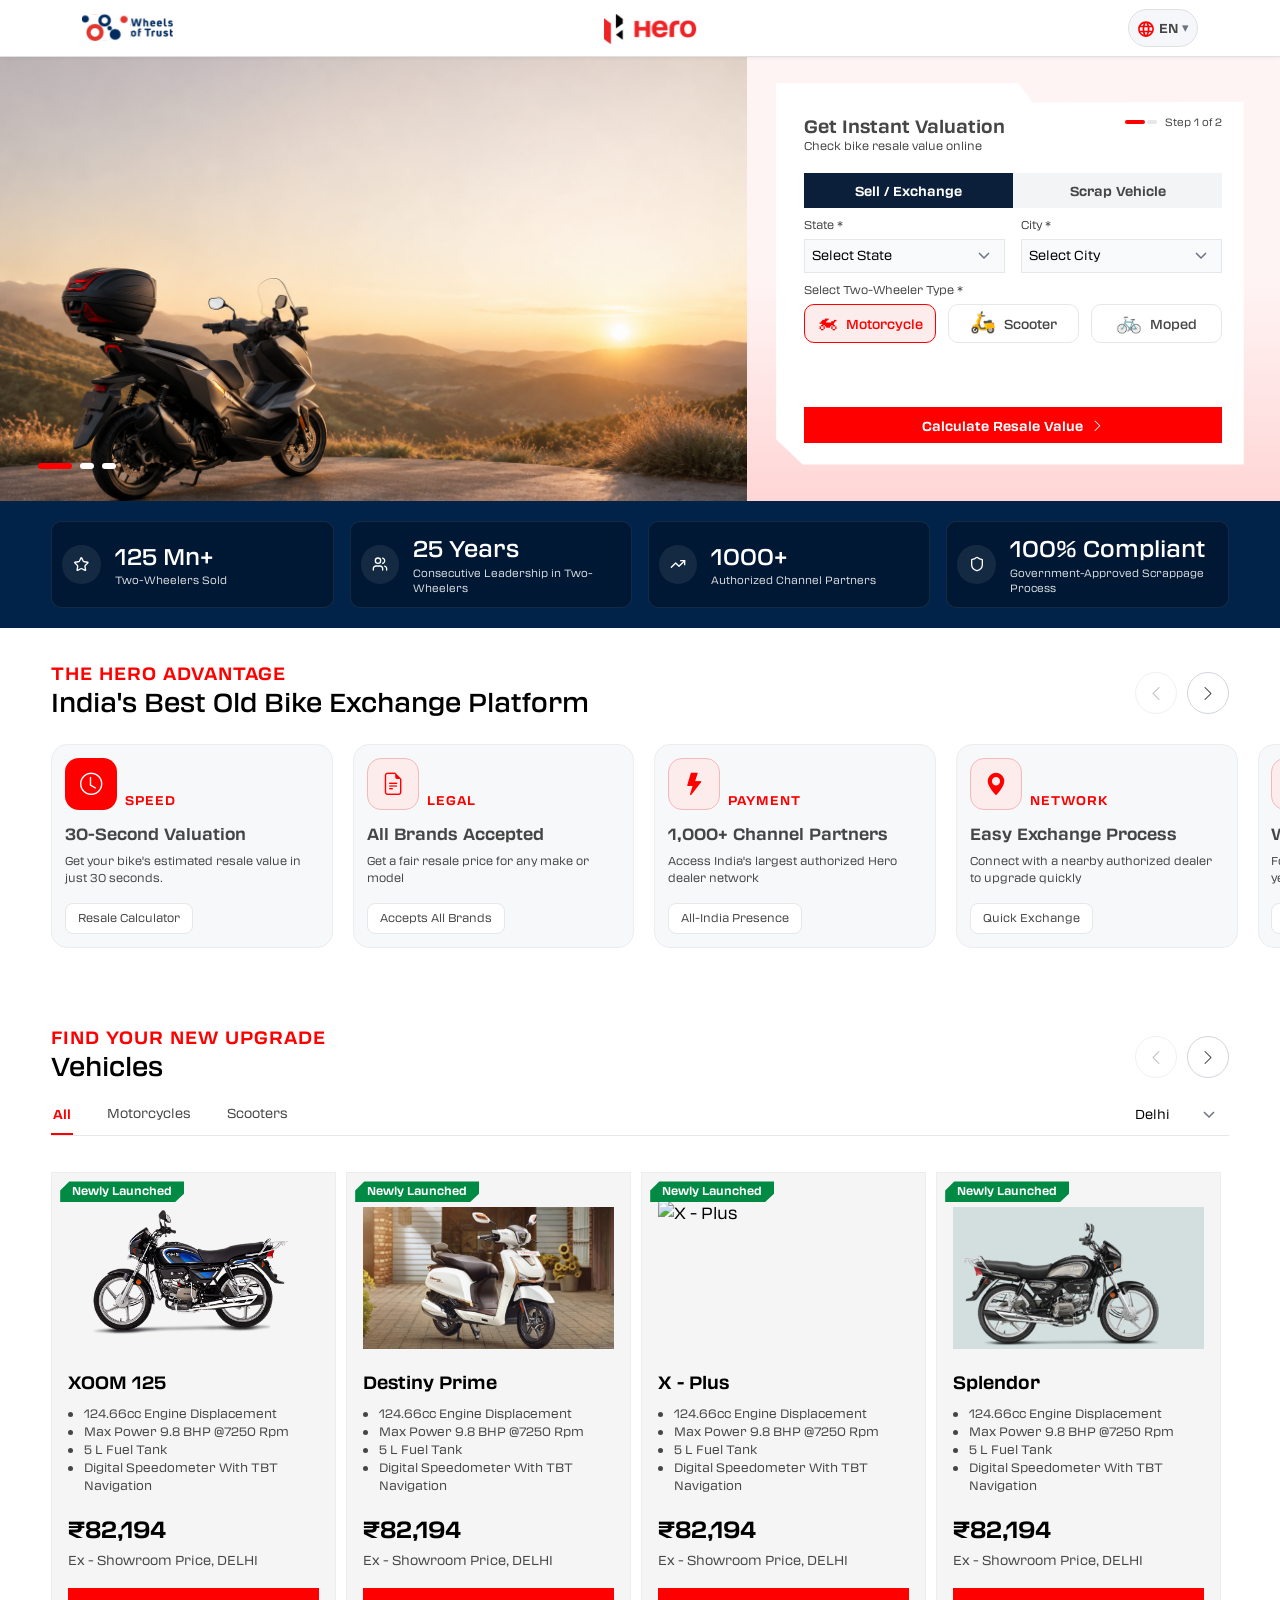
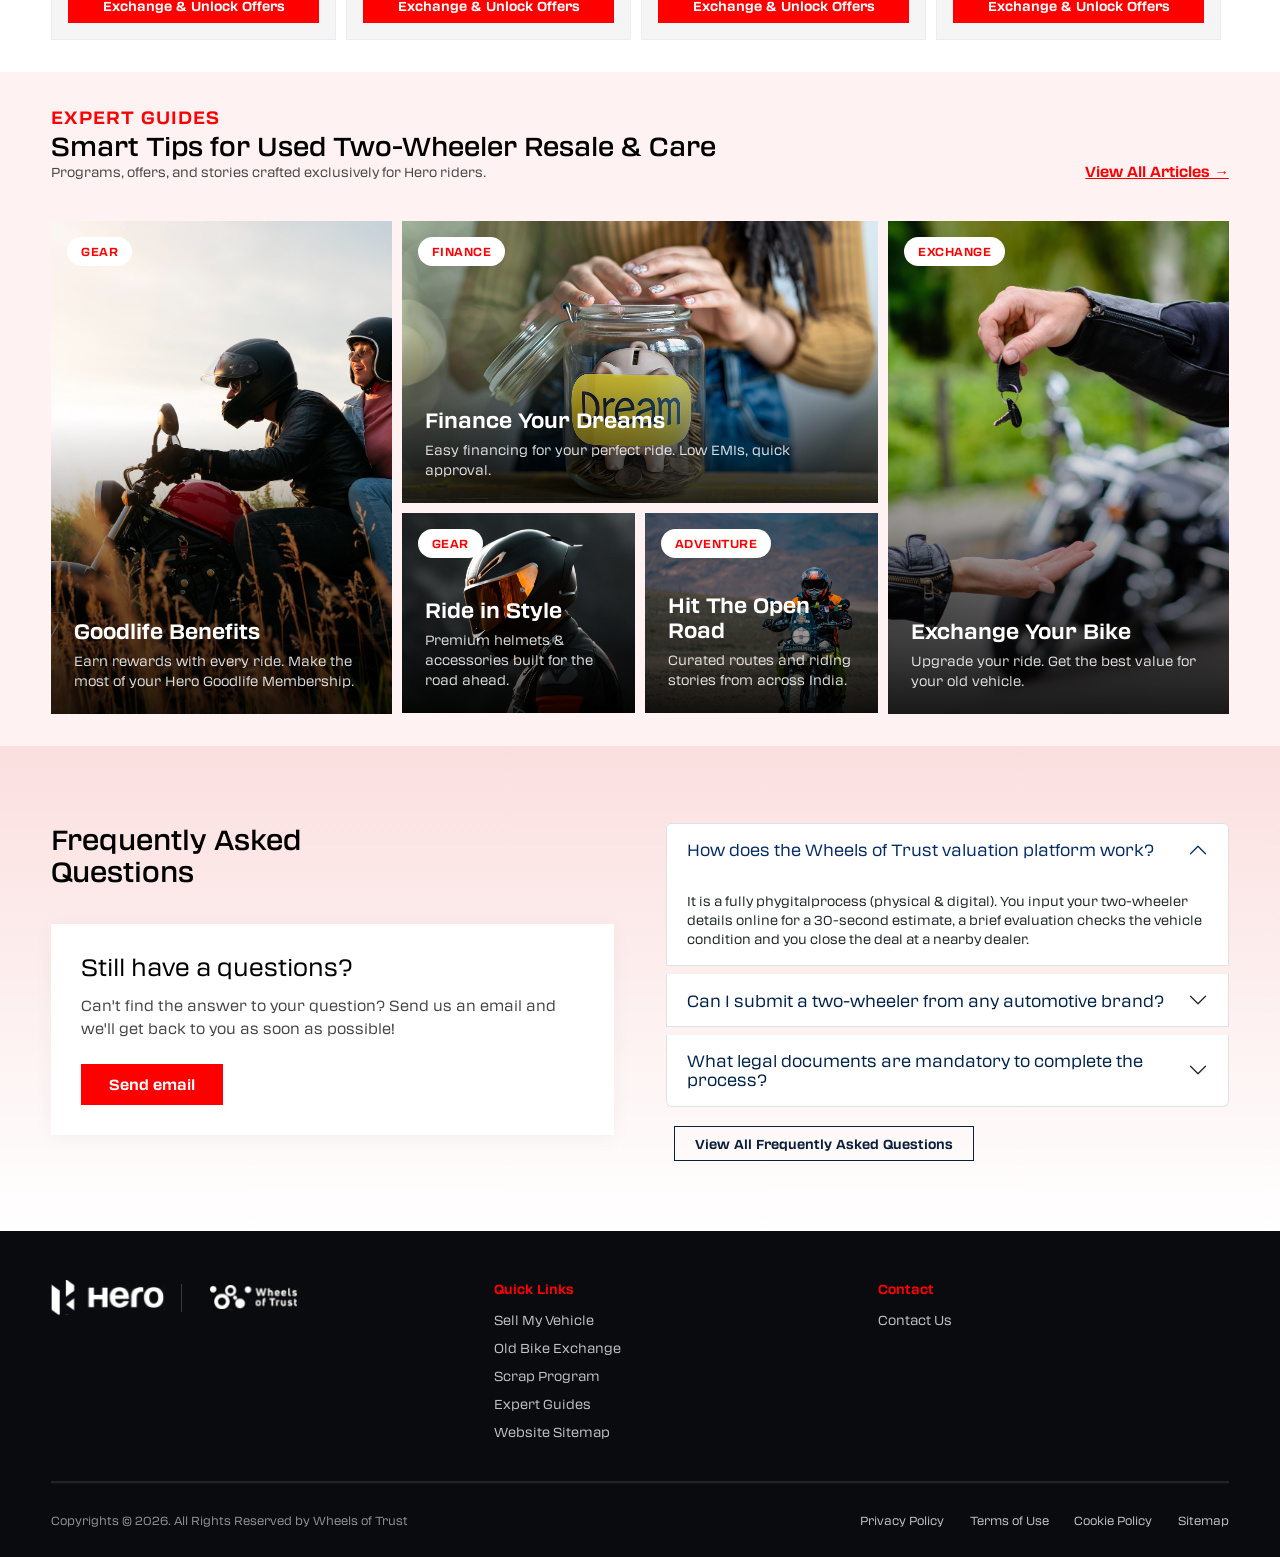
==== commit bab8ab72: "add the animation in the card swipe" ====
--- a/index.html
+++ b/index.html
@@ -1324,87 +1324,71 @@
 
             <!-- ===== SUB-STEP C: Authentication ===== -->
             <div class="vc-question-set" data-vc-set="auth">
-              <div class="vc-form-group">
-                <label class="field-label" for="authFullName"
-                  >Full Name <span class="required">*</span></label
-                >
-                <input
-                  type="text"
-                  class="custom-input"
-                  id="authFullName"
-                  name="fullName"
-                  placeholder="Enter your first and last name"
-                  data-required
-                />
-              </div>
-
-              <div class="vc-form-group">
-                <label class="field-label" for="authMobile"
-                  >Mobile Number <span class="required">*</span></label
-                >
-                <input
-                  type="tel"
-                  class="custom-input"
-                  id="authMobile"
-                  name="mobileNumber"
-                  placeholder="Enter 10-digit mobile number"
-                  maxlength="10"
-                  data-required
-                />
-              </div>
-
-              <div class="vc-form-group otp_group">
-                <label class="field-label" for="otp">Please Enter OTP</label>
-                <div>
-                  <div id="otp_input_box" class="otp_inputs">
-                    <input
-                      class="otp_input"
-                      type="text"
-                      inputmode="numeric"
-                      maxlength="1"
-                    />
-                    <input
-                      class="otp_input"
-                      type="text"
-                      inputmode="numeric"
-                      maxlength="1"
-                    />
-                    <input
-                      class="otp_input"
-                      type="text"
-                      inputmode="numeric"
-                      maxlength="1"
-                    />
-                    <input
-                      class="otp_input"
-                      type="text"
-                      inputmode="numeric"
-                      maxlength="1"
-                    />
-                  </div>
-                </div>
-              </div>
-
-              <div class="vc-form-group">
-                <label class="field-label">Send OTP via</label>
-                <button type="button" class="btn-otp-whatsapp" id="sendOtpWhatsapp">
-                  <i class="bi bi-whatsapp"></i> Share OTP via WhatsApp
-                </button>
-                <a href="#" class="link-otp-sms" id="sendOtpSms">Share OTP Via SMS</a>
-              </div>
-
-              <div class="vc-terms-box">
-                <label class="vc-checkbox">
-                  <input type="checkbox" id="authTerms" checked data-required />
-                  <span class="vc-checkbox__box"><i class="bi bi-check"></i></span>
-                  <span class="vc-checkbox__label">
-                    I agree to the
-                    <a href="/terms" target="_blank">Terms &amp; Conditions</a> and
-                    <a href="/privacy" target="_blank">Privacy Policy</a>
-                  </span>
-                </label>
-              </div>
-            </div>
+  <div class="vc-form-group">
+    <label class="field-label" for="authFullName"
+      >Full Name <span class="required">*</span></label
+    >
+    <input
+      type="text"
+      class="custom-input"
+      id="authFullName"
+      name="fullName"
+      placeholder="Enter your first and last name"
+      data-required
+    />
+    <span class="field-error" id="authFullNameError"></span>
+  </div>
+
+  <div class="vc-form-group">
+    <label class="field-label" for="authMobile"
+      >Mobile Number <span class="required">*</span></label
+    >
+    <input
+      type="tel"
+      class="custom-input"
+      id="authMobile"
+      name="mobileNumber"
+      placeholder="Enter 10-digit mobile number"
+      maxlength="10"
+      data-required
+    />
+    <span class="field-error" id="authMobileError"></span>
+  </div>
+
+  <div class="vc-form-group otp_group">
+    <label class="field-label" for="otp">Please Enter OTP</label>
+    <div>
+      <div id="otp_input_box" class="otp_inputs">
+        <input class="otp_input" type="text" inputmode="numeric" maxlength="1" />
+        <input class="otp_input" type="text" inputmode="numeric" maxlength="1" />
+        <input class="otp_input" type="text" inputmode="numeric" maxlength="1" />
+        <input class="otp_input" type="text" inputmode="numeric" maxlength="1" />
+      </div>
+    </div>
+    <span class="field-error" id="otpError"></span>
+  </div>
+
+  <div class="vc-form-group">
+    <label class="field-label">Send OTP via</label>
+    <button type="button" class="btn-otp-whatsapp" id="sendOtpWhatsapp">
+      <i class="bi bi-whatsapp"></i> Share OTP via WhatsApp
+    </button>
+    <a href="#" class="link-otp-sms" id="sendOtpSms">Share OTP Via SMS</a>
+  </div>
+
+  <div class="vc-terms-box">
+    <label class="vc-checkbox">
+      <input type="checkbox" id="authTerms" checked data-required />
+      <span class="vc-checkbox__box"><i class="bi bi-check"></i></span>
+      <span class="vc-checkbox__label">
+        I agree to the
+        <a href="/terms" target="_blank">Terms &amp; Conditions</a> and
+        <a href="/privacy" target="_blank">Privacy Policy</a>
+      </span>
+    </label>
+    <span class="field-error" id="authTermsError"></span>
+  </div>
+</div>
 
             <!-- ===== SUB-STEP D: Estimated Resale Value / Result ===== -->
             <div class="vc-question-set" data-vc-set="result">
--- a/style.css
+++ b/style.css
@@ -246,6 +246,34 @@
   }
 }
 
+/* ERROR MESSAGE ======================================== */
+
+.field-error {
+  display: none;
+  color: var(--color-primary-red, #e02020);
+  font-size: 0.65rem;
+  margin-top: 4px;
+  min-height: 1em; /* reserves space so layout doesn't jump when error appears */
+}
+
+.field-error.is-visible {
+  display: block;
+}
+
+/* highlight the input itself when invalid */
+.custom-input.is-invalid {
+  border-color: var(--color-primary-red, #e02020);
+}
+
+.otp_inputs.is-invalid .otp_input {
+  border-color: var(--color-primary-red, #e02020);
+}
+
+.vc-checkbox.is-invalid .vc-checkbox__box {
+  border-color: var(--color-primary-red, #e02020);
+}
+/* ======================= END ERROR MESSAGE ======================================== */
+
 /* =========================================================
          HERO SECTION
       ========================================================= */
@@ -253,10 +281,17 @@
   position: relative;
 }
 .hero_carousel_img {
+  touch-action: pan-y; /* let vertical page scroll pass through; horizontal swipe is handled by JS */
+  user-select: none; /* prevent text/image selection while dragging */
+  cursor: grab;
   min-height: 300px;
   position: relative;
   height: 100%;
   width: 100%;
+}
+
+.hero_carousel_img:active {
+  cursor: grabbing;
 }
 
 /* -------- hero image column -------- */
@@ -509,6 +544,7 @@
   padding: clamp(14px, 2.5vw, 20px) clamp(16px, 4vw, 64px);
   overflow: hidden;
   overflow-x: auto;
+  scrollbar-width: none;
 }
 
 .stats-bar__inner {
@@ -927,7 +963,23 @@
   position: relative;
   scroll-snap-align: start;
   color: black;
-}
+  transition: transform 0.3s ease;
+  cursor: grab;
+  touch-action: pan-y;
+  user-select: none;
+}
+
+.vehicle-card.is-dragging {
+  transition: none; /* no easing while actively being dragged */
+  cursor: grabbing;
+}
+
+.vehicle-card.is-swiping-out {
+  transition:
+    transform 0.35s cubic-bezier(0.22, 1, 0.36, 1),
+    opacity 0.35s ease;
+}
+
 .section-nav__btn:disabled {
   opacity: 0.35;
   cursor: not-allowed;
@@ -1020,6 +1072,8 @@
 .vehicles-mobile-carousel {
   display: none;
   position: relative;
+  touch-action: pan-y;
+  user-select: none;
 }
 
 .vehicles-mobile-carousel .section-nav__btn {
@@ -1194,6 +1248,8 @@
 }
 
 .blogs-mobile-carousel {
+  touch-action: pan-y;
+  user-select: none;
   display: none;
 }
 
@@ -1336,13 +1392,13 @@
       ========================================================= */
 .faq-section {
   background: linear-gradient(0deg, rgba(255, 218, 218, 0) 0%, #fbdfdf 100%);
-  padding: clamp(48px, 6vw, 80px) clamp(16px, 4vw, 64px);
+  padding: clamp(30px, 6vw, 80px) clamp(16px, 4vw, 64px);
 }
 
 .faq-grid {
   display: grid;
   grid-template-columns: 1fr 1fr;
-  gap: clamp(32px, 4vw, 60px);
+  gap: clamp(20px, 4vw, 60px);
   align-items: start;
 }
 
@@ -1352,6 +1408,7 @@
   margin: 0 0 clamp(24px, 3vw, 36px) 0;
   color: black;
   max-width: 300px;
+  text-align: start;
 }
 
 .faq-contact-card {
@@ -1414,6 +1471,7 @@
 @media (max-width: 575px) {
   .faq-heading {
     font-size: clamp(1.5rem, 5vw, 1.8rem);
+    margin-bottom: 0;
   }
   .faq-contact-card {
     display: none;
@@ -1850,18 +1908,13 @@
     right: 0 !important;
     left: 0 !important;
     border-radius: 16px 16px 0 0;
-
+    transition: all 0.3s ease-in-out;
     /* Bootstrap slides offcanvas-end via translateX; override to translateY for bottom-sheet feel */
     transform: translateY(100%) !important;
   }
+  .vc-offcanvas.showing,
   .vc-offcanvas.show {
-    transform: translateY(0) !important;
-  }
-  .vc-offcanvas.showing,
-  .vc-offcanvas.hiding {
-    transform: translateY(
-      100%
-    ) !important; /* BS toggles .show at the end of transition; keep consistent direction */
+    transform: none !important;
   }
 
   .vc-offcanvas__inner {
@@ -1986,12 +2039,39 @@
 }
 
 /* ========================== RESALE VALUE OFFCANVAS ============================ */
+
+@keyframes text-shimmer-sweep {
+  0% {
+    background-position: 200% 0;
+  }
+  100% {
+    background-position: -200% 0;
+  }
+}
+
 .vc-result-price-card {
   background: linear-gradient(90deg, #fff2f2 0%, #ffffff 100%);
   padding: 12px;
   text-align: center;
   margin-bottom: 14px;
-}
+  position: relative;
+}
+
+.vc-result-price-card .vc-result-price {
+  background: linear-gradient(
+    90deg,
+    var(--color-primary-navy, #0a1f44) 25%,
+    #fe0000bc 50%,
+    var(--color-primary-navy, #0a1f44) 75%
+  );
+  background-size: 200% 100%;
+  background-clip: text;
+  -webkit-background-clip: text;
+  -webkit-text-fill-color: transparent;
+  color: transparent;
+  animation: text-shimmer-sweep 5s cubic-bezier(0.45, 0.05, 0.55, 0.95) infinite;
+}
+
 .vc-result-vehicle-name {
   font-size: 0.8rem;
   color: #333;
@@ -2000,7 +2080,7 @@
 }
 .vc-result-price {
   font-size: clamp(1.3rem, 2vw, 1.8rem);
-  font-weight: 500;
+  font-weight: 600;
   color: var(--color-primary-navy, #0a1f44);
   margin: 0;
 }
--- a/style.css
+++ b/style.css
@@ -246,6 +246,34 @@
   }
 }
 
+/* ERROR MESSAGE ======================================== */
+
+.field-error {
+  display: none;
+  color: var(--color-primary-red, #e02020);
+  font-size: 0.65rem;
+  margin-top: 4px;
+  min-height: 1em; /* reserves space so layout doesn't jump when error appears */
+}
+
+.field-error.is-visible {
+  display: block;
+}
+
+/* highlight the input itself when invalid */
+.custom-input.is-invalid {
+  border-color: var(--color-primary-red, #e02020);
+}
+
+.otp_inputs.is-invalid .otp_input {
+  border-color: var(--color-primary-red, #e02020);
+}
+
+.vc-checkbox.is-invalid .vc-checkbox__box {
+  border-color: var(--color-primary-red, #e02020);
+}
+/* ======================= END ERROR MESSAGE ======================================== */
+
 /* =========================================================
          HERO SECTION
       ========================================================= */
@@ -253,10 +281,17 @@
   position: relative;
 }
 .hero_carousel_img {
+  touch-action: pan-y; /* let vertical page scroll pass through; horizontal swipe is handled by JS */
+  user-select: none; /* prevent text/image selection while dragging */
+  cursor: grab;
   min-height: 300px;
   position: relative;
   height: 100%;
   width: 100%;
+}
+
+.hero_carousel_img:active {
+  cursor: grabbing;
 }
 
 /* -------- hero image column -------- */
@@ -509,6 +544,7 @@
   padding: clamp(14px, 2.5vw, 20px) clamp(16px, 4vw, 64px);
   overflow: hidden;
   overflow-x: auto;
+  scrollbar-width: none;
 }
 
 .stats-bar__inner {
@@ -927,7 +963,23 @@
   position: relative;
   scroll-snap-align: start;
   color: black;
-}
+  transition: transform 0.3s ease;
+  cursor: grab;
+  touch-action: pan-y;
+  user-select: none;
+}
+
+.vehicle-card.is-dragging {
+  transition: none; /* no easing while actively being dragged */
+  cursor: grabbing;
+}
+
+.vehicle-card.is-swiping-out {
+  transition:
+    transform 0.35s cubic-bezier(0.22, 1, 0.36, 1),
+    opacity 0.35s ease;
+}
+
 .section-nav__btn:disabled {
   opacity: 0.35;
   cursor: not-allowed;
@@ -1020,6 +1072,8 @@
 .vehicles-mobile-carousel {
   display: none;
   position: relative;
+  touch-action: pan-y;
+  user-select: none;
 }
 
 .vehicles-mobile-carousel .section-nav__btn {
@@ -1194,6 +1248,8 @@
 }
 
 .blogs-mobile-carousel {
+  touch-action: pan-y;
+  user-select: none;
   display: none;
 }
 
@@ -1336,13 +1392,13 @@
       ========================================================= */
 .faq-section {
   background: linear-gradient(0deg, rgba(255, 218, 218, 0) 0%, #fbdfdf 100%);
-  padding: clamp(48px, 6vw, 80px) clamp(16px, 4vw, 64px);
+  padding: clamp(30px, 6vw, 80px) clamp(16px, 4vw, 64px);
 }
 
 .faq-grid {
   display: grid;
   grid-template-columns: 1fr 1fr;
-  gap: clamp(32px, 4vw, 60px);
+  gap: clamp(20px, 4vw, 60px);
   align-items: start;
 }
 
@@ -1352,6 +1408,7 @@
   margin: 0 0 clamp(24px, 3vw, 36px) 0;
   color: black;
   max-width: 300px;
+  text-align: start;
 }
 
 .faq-contact-card {
@@ -1414,6 +1471,7 @@
 @media (max-width: 575px) {
   .faq-heading {
     font-size: clamp(1.5rem, 5vw, 1.8rem);
+    margin-bottom: 0;
   }
   .faq-contact-card {
     display: none;
@@ -1850,18 +1908,13 @@
     right: 0 !important;
     left: 0 !important;
     border-radius: 16px 16px 0 0;
-
+    transition: all 0.3s ease-in-out;
     /* Bootstrap slides offcanvas-end via translateX; override to translateY for bottom-sheet feel */
     transform: translateY(100%) !important;
   }
+  .vc-offcanvas.showing,
   .vc-offcanvas.show {
-    transform: translateY(0) !important;
-  }
-  .vc-offcanvas.showing,
-  .vc-offcanvas.hiding {
-    transform: translateY(
-      100%
-    ) !important; /* BS toggles .show at the end of transition; keep consistent direction */
+    transform: none !important;
   }
 
   .vc-offcanvas__inner {
@@ -1986,12 +2039,39 @@
 }
 
 /* ========================== RESALE VALUE OFFCANVAS ============================ */
+
+@keyframes text-shimmer-sweep {
+  0% {
+    background-position: 200% 0;
+  }
+  100% {
+    background-position: -200% 0;
+  }
+}
+
 .vc-result-price-card {
   background: linear-gradient(90deg, #fff2f2 0%, #ffffff 100%);
   padding: 12px;
   text-align: center;
   margin-bottom: 14px;
-}
+  position: relative;
+}
+
+.vc-result-price-card .vc-result-price {
+  background: linear-gradient(
+    90deg,
+    var(--color-primary-navy, #0a1f44) 25%,
+    #fe0000bc 50%,
+    var(--color-primary-navy, #0a1f44) 75%
+  );
+  background-size: 200% 100%;
+  background-clip: text;
+  -webkit-background-clip: text;
+  -webkit-text-fill-color: transparent;
+  color: transparent;
+  animation: text-shimmer-sweep 5s cubic-bezier(0.45, 0.05, 0.55, 0.95) infinite;
+}
+
 .vc-result-vehicle-name {
   font-size: 0.8rem;
   color: #333;
@@ -2000,7 +2080,7 @@
 }
 .vc-result-price {
   font-size: clamp(1.3rem, 2vw, 1.8rem);
-  font-weight: 500;
+  font-weight: 600;
   color: var(--color-primary-navy, #0a1f44);
   margin: 0;
 }
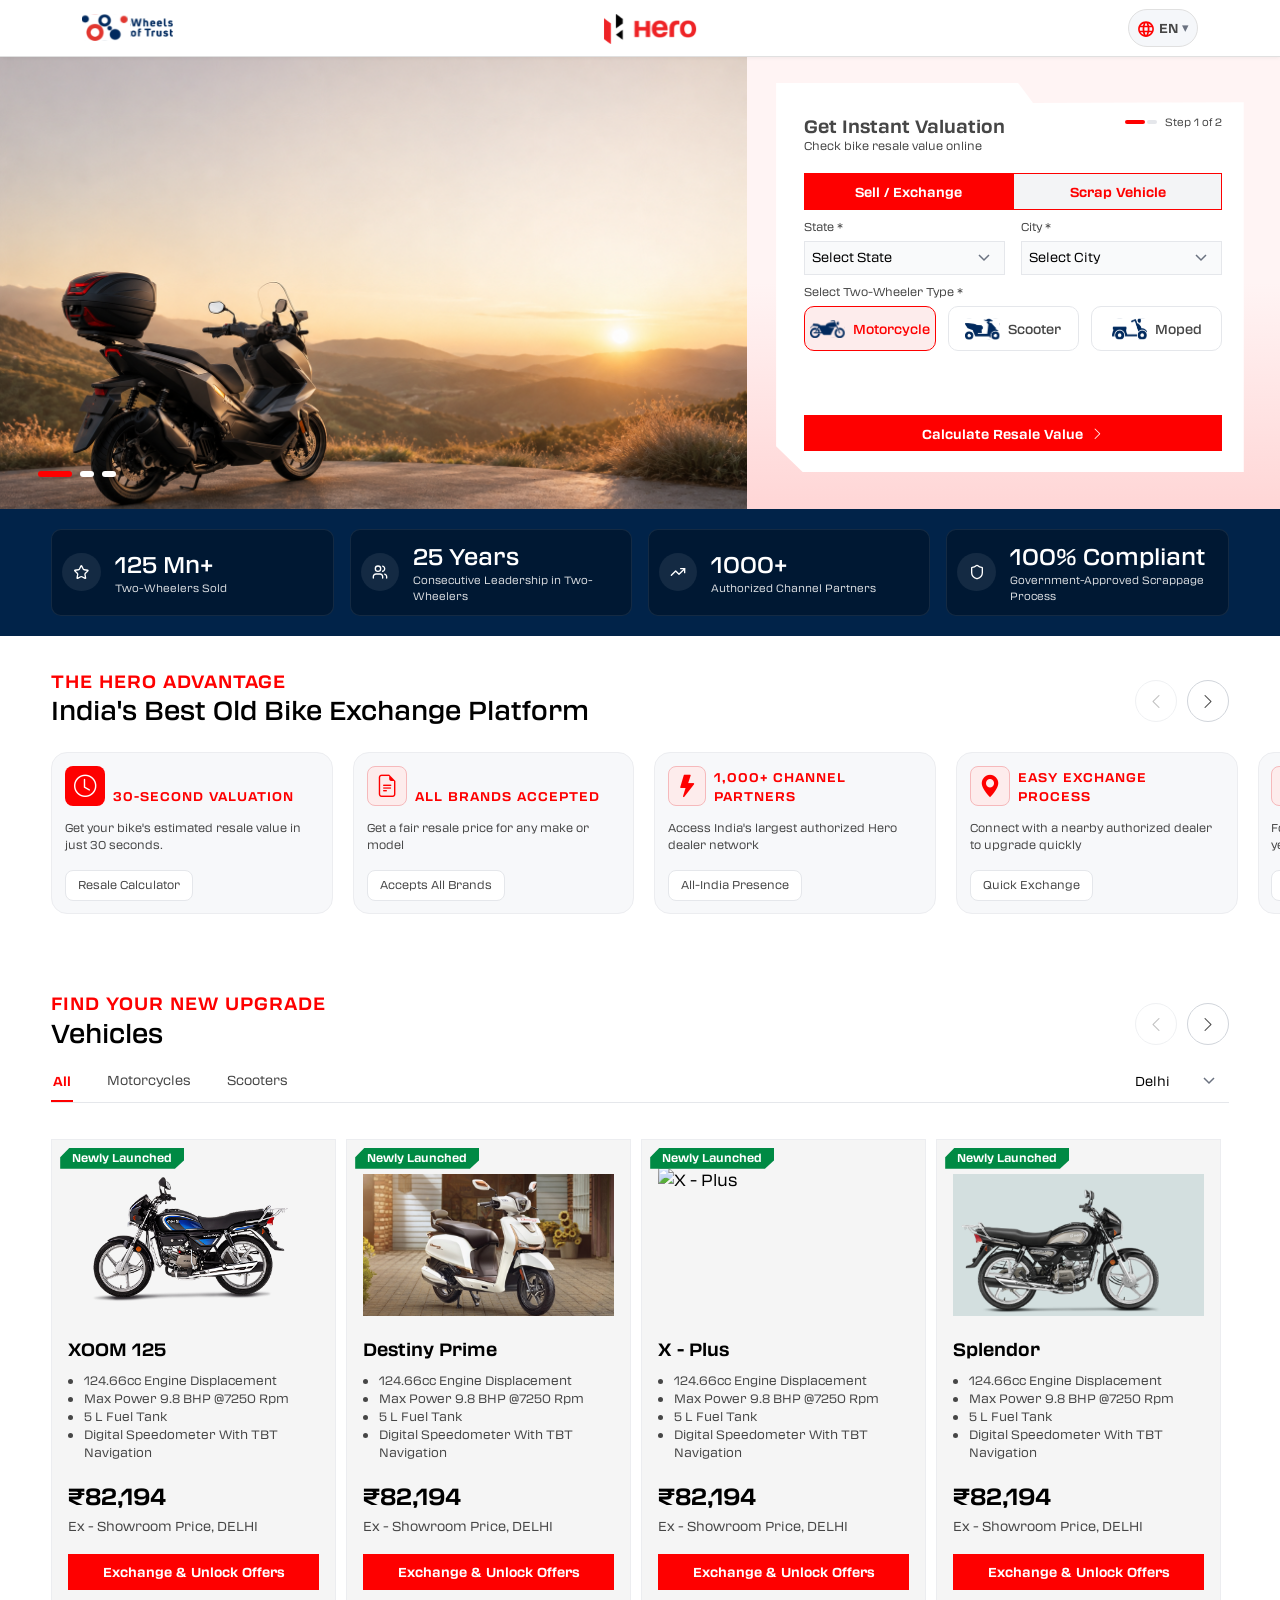
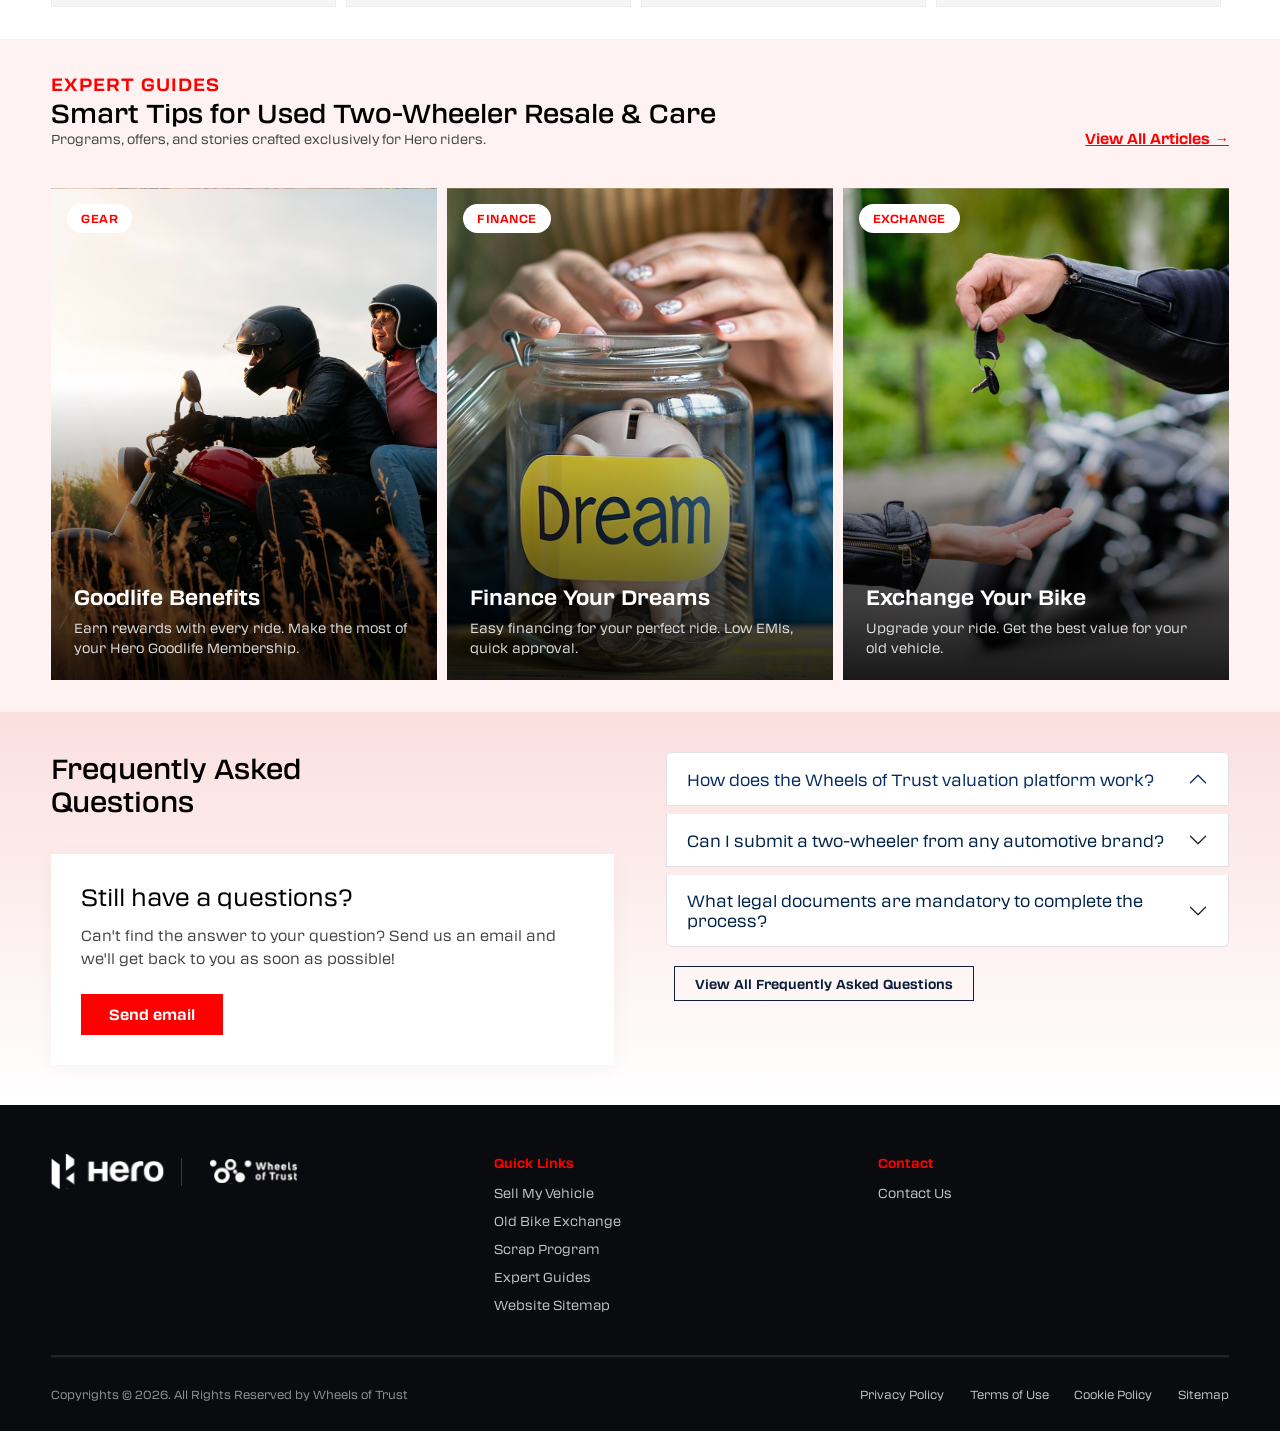
==== commit 09e9b520: "made changes in the style and html structure" ====
--- a/index.html
+++ b/index.html
@@ -135,11 +135,21 @@
             </div>
 
             <!-- Tabs: disabled after step 1 -->
+
+            <!-- changes [31-07] button class -->
             <div class="vehicle-tabs" id="vehicleTabs">
-              <button type="button" class="vehicle-tabs__btn is-active" data-tab="sell">
+              <button
+                type="button"
+                class="vehicle-tabs__btn fill_red is-active"
+                data-tab="sell"
+              >
                 Sell / Exchange
               </button>
-              <button type="button" class="vehicle-tabs__btn" data-tab="scrap">
+              <button
+                type="button"
+                class="vehicle-tabs__btn outline_red"
+                data-tab="scrap"
+              >
                 Scrap Vehicle
               </button>
             </div>
@@ -148,22 +158,33 @@
             <div class="form-step is-active" data-step="1">
               <div class="form-row">
                 <div class="form-col">
-                  <label class="field-label">State <span class="required">*</span></label>
-                  <select class="custom-select" name="state" data-required>
+                  <label class="field-label" for="stateSelect"
+                    >State <span class="required">*</span></label
+                  >
+                  <select
+                    class="custom-select"
+                    id="stateSelect"
+                    name="state"
+                    data-required
+                  >
                     <option value="" disabled selected hidden>Select State</option>
                     <option value="delhi">Delhi</option>
                     <option value="maharashtra">Maharashtra</option>
                     <option value="karnataka">Karnataka</option>
                   </select>
+                  <span class="field-error" id="stateError"></span>
                 </div>
                 <div class="form-col">
-                  <label class="field-label">City <span class="required">*</span></label>
-                  <select class="custom-select" name="city" data-required>
+                  <label class="field-label" for="citySelect"
+                    >City <span class="required">*</span></label
+                  >
+                  <select class="custom-select" id="citySelect" name="city" data-required>
                     <option value="" disabled selected hidden>Select City</option>
                     <option value="new-delhi">New Delhi</option>
                     <option value="mumbai">Mumbai</option>
                     <option value="bengaluru">Bengaluru</option>
                   </select>
+                  <span class="field-error" id="cityError"></span>
                 </div>
               </div>
 
@@ -178,53 +199,85 @@
                   data-field="vehicleType"
                 >
                   <div class="wheeler-type-option is-active" data-type="motorcycle">
-                    <span class="wheeler-type-option__icon">🏍</span>
+                    <span class="wheeler-type-option__icon">
+                      <img src="/assets/motorcycle.svg" alt="motorcycle" />
+                    </span>
                     Motorcycle
                   </div>
                   <div class="wheeler-type-option" data-type="scooter">
-                    <span class="wheeler-type-option__icon">🛵</span>
+                    <span class="wheeler-type-option__icon">
+                      <img src="/assets/scooter.svg" alt="scooter" />
+                    </span>
                     Scooter
                   </div>
                   <div class="wheeler-type-option" data-type="moped">
-                    <span class="wheeler-type-option__icon">🚲</span>
+                    <span class="wheeler-type-option__icon">
+                      <img src="/assets/moped.svg" alt="moped" />
+                    </span>
                     Moped
                   </div>
                 </div>
+                <span class="field-error" id="wheelerTypeError"></span>
               </div>
             </div>
 
             <!-- ============ STEP 2 ============ -->
             <div class="form-step" data-step="2">
               <div class="mb-2">
-                <label class="field-label">Select Brand</label>
-                <select class="custom-select" name="brand" data-required>
+                <label class="field-label" for="brandSelect">Select Brand</label>
+                <select class="custom-select" id="brandSelect" name="brand" data-required>
                   <option value="" disabled selected hidden>Select Brand</option>
                   <option value="honda">Honda</option>
                   <option value="bajaj">Bajaj</option>
                   <option value="hero">Hero</option>
                 </select>
+                <span class="field-error" id="brandError"></span>
               </div>
 
               <div class="form-row">
                 <div class="form-col">
-                  <label class="field-label">Model <span class="required">*</span></label>
-                  <select class="custom-select" name="model" data-required>
+                  <label class="field-label" for="modelSelect"
+                    >Model <span class="required">*</span></label
+                  >
+                  <select
+                    class="custom-select"
+                    id="modelSelect"
+                    name="model"
+                    data-required
+                  >
                     <option value="" disabled selected hidden>Select Model</option>
                     <option value="honda-001">Honda 001</option>
                     <option value="bajaj-002">Bajaj 002</option>
                     <option value="hero-003">Hero 003</option>
                   </select>
+                  <span class="field-error" id="modelError"></span>
                 </div>
                 <div class="form-col">
-                  <label class="field-label">Year <span class="required">*</span></label>
-                  <select
+                  <label class="field-label" for="year_select"
+                    >Year <span class="required">*</span></label
+                  >
+
+                  <!-- changes [31-07] -->
+                  <div class="year-wrapper">
+                    <input
+                      id="year_select"
+                      type="month"
+                      class="custom-select year-input"
+                      name="year"
+                      placeholder="MM/YYYY"
+                      data-required
+                    />
+                  </div>
+
+                  <!-- <select
                     id="year_select"
                     class="custom-select"
                     name="year"
                     data-required
                   >
                     <option value="" disabled selected hidden>Select Year</option>
-                  </select>
+                  </select> -->
+                  <span class="field-error" id="yearError"></span>
                 </div>
               </div>
             </div>
@@ -334,9 +387,10 @@
           <article class="benefit-card benefit-card--filled">
             <div class="d-flex gap-2 align-items-end">
               <div class="benefit-card__icon"><i class="bi bi-clock"></i></div>
-              <p class="benefit-card__tag">Speed</p>
-            </div>
-            <h3 class="benefit-card__title">30-Second Valuation</h3>
+              <!-- <p class="benefit-card__tag">Speed</p> -->
+              <p class="benefit-card__tag">30-Second Valuation</p>
+            </div>
+            <!-- <h3 class="benefit-card__title">30-Second Valuation</h3> -->
             <p class="benefit-card__desc">
               Get your bike's estimated resale value in just 30 seconds.
             </p>
@@ -347,9 +401,10 @@
               <div class="benefit-card__icon">
                 <i class="bi bi-file-earmark-text"></i>
               </div>
-              <p class="benefit-card__tag">Legal</p>
-            </div>
-            <h3 class="benefit-card__title">All Brands Accepted</h3>
+              <!-- <p class="benefit-card__tag">Legal</p> -->
+              <p class="benefit-card__tag">All Brands Accepted</p>
+            </div>
+            <!-- <h3 class="benefit-card__title">All Brands Accepted</h3> -->
             <p class="benefit-card__desc">
               Get a fair resale price for any make or model
             </p>
@@ -360,9 +415,10 @@
               <div class="benefit-card__icon">
                 <i class="bi bi-lightning-fill"></i>
               </div>
-              <p class="benefit-card__tag">Payment</p>
-            </div>
-            <h3 class="benefit-card__title">1,000+ Channel Partners</h3>
+              <p class="benefit-card__tag">1,000+ Channel Partners</p>
+              <!-- <p class="benefit-card__tag">Payment</p> -->
+            </div>
+            <!-- <h3 class="benefit-card__title">1,000+ Channel Partners</h3> -->
             <p class="benefit-card__desc">
               Access India's largest authorized Hero dealer network
             </p>
@@ -373,9 +429,10 @@
               <div class="benefit-card__icon">
                 <i class="bi bi-geo-alt-fill"></i>
               </div>
-              <p class="benefit-card__tag">Network</p>
-            </div>
-            <h3 class="benefit-card__title">Easy Exchange Process</h3>
+              <p class="benefit-card__tag">Easy Exchange Process</p>
+              <!-- <p class="benefit-card__tag">Network</p> -->
+            </div>
+            <!-- <h3 class="benefit-card__title">Easy Exchange Process</h3> -->
             <p class="benefit-card__desc">
               Connect with a nearby authorized dealer to upgrade quickly
             </p>
@@ -386,9 +443,10 @@
               <div class="benefit-card__icon">
                 <i class="bi bi-house-door-fill"></i>
               </div>
-              <p class="benefit-card__tag">Doorstep</p>
-            </div>
-            <h3 class="benefit-card__title">World's Number 1</h3>
+              <p class="benefit-card__tag">World's Number 1</p>
+              <!-- <p class="benefit-card__tag">Doorstep</p> -->
+            </div>
+            <!-- <h3 class="benefit-card__title">World's Number 1</h3> -->
             <p class="benefit-card__desc">
               Four decades of trust, 25 consecutive years of leadership
             </p>
@@ -685,8 +743,22 @@
             </div>
           </article>
         </div>
-
         <div class="blogs-grid__col">
+          <article
+            class="blog-card blog-card--tall"
+            style="background-image: url(&quot;/assets/blogs/blog_2.png&quot;)"
+          >
+            <span class="blog-card__badge">Finance</span>
+            <div class="blog-card__content">
+              <h3 class="blog-card__title">Finance Your Dreams</h3>
+              <p class="blog-card__desc">
+                Easy financing for your perfect ride. Low EMIs, quick approval.
+              </p>
+            </div>
+          </article>
+        </div>
+
+        <!-- <div class="blogs-grid__col">
           <article
             class="blog-card blog-card--wide"
             style="background-image: url(&quot;/assets/blogs/blog_2.png&quot;)"
@@ -727,7 +799,7 @@
               </div>
             </article>
           </div>
-        </div>
+        </div> -->
 
         <div class="blogs-grid__col">
           <article
@@ -910,7 +982,7 @@
                   type="button"
                   data-bs-toggle="collapse"
                   data-bs-target="#collapseOne"
-                  aria-expanded="true"
+                  aria-expanded="false"
                   aria-controls="collapseOne"
                 >
                   How does the Wheels of Trust valuation platform work?
@@ -918,7 +990,7 @@
               </h2>
               <div
                 id="collapseOne"
-                class="accordion-collapse collapse show"
+                class="accordion-collapse collapse"
                 data-bs-parent="#accordionExample"
               >
                 <div class="accordion-body">
@@ -1122,16 +1194,22 @@
                 <p class="vc-question__text">1. Is there any black or white smoke?</p>
                 <div class="vc-toggle-group">
                   <div class="vc-toggle-option is-active" data-value="no_smoke">
-                    <span class="vc-toggle-option__icon"
-                      ><i class="bi bi-cloud-fill"></i
-                    ></span>
-                    No Smoke
+                    <label for="smokeYes">
+                      <input type="radio" id="smokeYes" value="Yes" name="smoke" />
+                      <span class="vc-toggle-option__icon"
+                        ><i class="bi bi-cloud-fill"></i
+                      ></span>
+                      No Smoke
+                    </label>
                   </div>
                   <div class="vc-toggle-option" data-value="smoke">
-                    <span class="vc-toggle-option__icon"
-                      ><i class="bi bi-cloud-fill"></i
-                    ></span>
-                    Smoke
+                    <label for="smokeNo">
+                      <input type="radio" id="smokeNo" value="No" name="smoke" />
+                      <span class="vc-toggle-option__icon"
+                        ><i class="bi bi-cloud-fill"></i
+                      ></span>
+                      Smoke
+                    </label>
                   </div>
                 </div>
               </div>
@@ -1142,16 +1220,22 @@
                 </p>
                 <div class="vc-toggle-group">
                   <div class="vc-toggle-option is-active" data-value="starts_normally">
-                    <span class="vc-toggle-option__icon"
-                      ><i class="bi bi-lightning-charge-fill"></i
-                    ></span>
-                    Starts Normally
+                    <label for="startYes">
+                      <input type="radio" id="startYes" value="Yes" name="starting" />
+                      <span class="vc-toggle-option__icon"
+                        ><i class="bi bi-lightning-charge-fill"></i
+                      ></span>
+                      Starts Normally
+                    </label>
                   </div>
                   <div class="vc-toggle-option" data-value="not_starting">
-                    <span class="vc-toggle-option__icon"
-                      ><i class="bi bi-lightning-charge"></i
-                    ></span>
-                    Not Starting
+                    <label for="startNo">
+                      <input type="radio" id="startNo" value="No" name="starting" />
+                      <span class="vc-toggle-option__icon"
+                        ><i class="bi bi-lightning-charge"></i
+                      ></span>
+                      Not Starting
+                    </label>
                   </div>
                 </div>
               </div>
@@ -1162,16 +1246,22 @@
                 </p>
                 <div class="vc-toggle-group">
                   <div class="vc-toggle-option is-active" data-value="working">
-                    <span class="vc-toggle-option__icon"
-                      ><i class="bi bi-lightbulb-fill"></i
-                    ></span>
-                    Working
+                    <label for="workingYes">
+                      <input type="radio" id="workingYes" value="Yes" name="working" />
+                      <span class="vc-toggle-option__icon"
+                        ><i class="bi bi-lightbulb-fill"></i
+                      ></span>
+                      Working
+                    </label>
                   </div>
                   <div class="vc-toggle-option" data-value="not_working">
-                    <span class="vc-toggle-option__icon"
-                      ><i class="bi bi-lightbulb-off-fill"></i
-                    ></span>
-                    Not Working
+                    <label for="workingNo">
+                      <input type="radio" id="workingNo" value="Yes" name="working" />
+                      <span class="vc-toggle-option__icon"
+                        ><i class="bi bi-lightbulb-off-fill"></i
+                      ></span>
+                      Not Working
+                    </label>
                   </div>
                 </div>
               </div>
@@ -1182,56 +1272,87 @@
                 </p>
                 <div class="vc-toggle-group">
                   <div class="vc-toggle-option is-active" data-value="good">
-                    <span class="vc-toggle-option__icon"
-                      ><i class="bi bi-record-circle"></i
-                    ></span>
-                    Good
+                    <label for="fronTtyreOk">
+                      <input
+                        type="radio"
+                        id="fronTtyreOk"
+                        value="Yes"
+                        name="front_tyre"
+                      />
+                      <span class="vc-toggle-option__icon"
+                        ><i class="bi bi-record-circle"></i
+                      ></span>
+                      Good
+                    </label>
                   </div>
                   <div class="vc-toggle-option" data-value="worn_out">
-                    <span class="vc-toggle-option__icon"
-                      ><i class="bi bi-vignette"></i
-                    ></span>
-                    Worn out /Cracks/Puncture
-                  </div>
-                </div>
-              </div>
-
+                    <label for="tyreNotOk">
+                      <input type="radio" id="tyreNotOk" value="No" name="front_tyre" />
+                      <span class="vc-toggle-option__icon"
+                        ><i class="bi bi-vignette"></i
+                      ></span>
+                      Worn out /Cracks/Puncture
+                    </label>
+                  </div>
+                </div>
+              </div>
               <div class="vc-question" data-question="rear_tyre">
                 <p class="vc-question__text">
                   5. What is the condition of the rear tyre?
                 </p>
                 <div class="vc-toggle-group">
                   <div class="vc-toggle-option is-active" data-value="good">
-                    <span class="vc-toggle-option__icon"
-                      ><i class="bi bi-record-circle"></i
-                    ></span>
-                    Good
+                    <label for="rearTyreOk">
+                      <input type="radio" id="rearTyreOk" value="Yes" name="rear_tyre" />
+                      <span class="vc-toggle-option__icon"
+                        ><i class="bi bi-record-circle"></i
+                      ></span>
+                      Good
+                    </label>
                   </div>
                   <div class="vc-toggle-option" data-value="worn_out">
-                    <span class="vc-toggle-option__icon"
-                      ><i class="bi bi-vignette"></i
-                    ></span>
-                    Worn out /Cracks/Puncture
-                  </div>
-                </div>
-              </div>
-
+                    <label for="rearTyreNotOk">
+                      <input
+                        type="radio"
+                        id="rearTyreNotOk"
+                        value="No"
+                        name="rear_tyre"
+                      />
+                      <span class="vc-toggle-option__icon"
+                        ><i class="bi bi-vignette"></i
+                      ></span>
+                      Worn out /Cracks/Puncture
+                    </label>
+                  </div>
+                </div>
+              </div>
               <div class="vc-question" data-question="body_parts">
                 <p class="vc-question__text">
                   6. What is the condition of the body parts?
                 </p>
                 <div class="vc-toggle-group">
                   <div class="vc-toggle-option is-active" data-value="no_damage">
-                    <span class="vc-toggle-option__icon"
-                      ><i class="bi bi-shield-fill"></i
-                    ></span>
-                    No Scratch / Dent / Cracks
+                    <label for="bodyPartOk">
+                      <input type="radio" id="bodyPartOk" value="Yes" name="body_part" />
+                      <span class="vc-toggle-option__icon"
+                        ><i class="bi bi-shield-fill"></i
+                      ></span>
+                      No Scratch / Dent / Cracks
+                    </label>
                   </div>
                   <div class="vc-toggle-option" data-value="damaged">
-                    <span class="vc-toggle-option__icon"
-                      ><i class="bi bi-shield-fill"></i
-                    ></span>
-                    Scratch/Dent/Cracks
+                    <label for="bodyPartNotOk">
+                      <input
+                        type="radio"
+                        id="bodyPartNotOk"
+                        value="Yes"
+                        name="body_part"
+                      />
+                      <span class="vc-toggle-option__icon"
+                        ><i class="bi bi-shield-fill"></i
+                      ></span>
+                      Scratch/Dent/Cracks
+                    </label>
                   </div>
                 </div>
               </div>
@@ -1245,10 +1366,26 @@
                 </p>
                 <div class="vc-toggle-group vc-toggle-group--radio">
                   <div class="vc-toggle-option is-active" data-value="yes">
-                    <span class="vc-radio-dot"></span> Yes
+                    <label for="originalRcYes">
+                      <input
+                        type="radio"
+                        id="originalRcYes"
+                        value="Yes"
+                        name="rc_available"
+                      />
+                      <span class="vc-radio-dot"></span> Yes
+                    </label>
                   </div>
                   <div class="vc-toggle-option" data-value="no">
-                    <span class="vc-radio-dot"></span> No
+                    <label for="originalRcNo">
+                      <input
+                        type="radio"
+                        id="originalRcNo"
+                        value="No"
+                        name="rc_available"
+                      />
+                      <span class="vc-radio-dot"></span> No
+                    </label>
                   </div>
                 </div>
               </div>
@@ -1259,10 +1396,21 @@
                 </p>
                 <div class="vc-toggle-group vc-toggle-group--radio">
                   <div class="vc-toggle-option is-active" data-value="yes">
-                    <span class="vc-radio-dot"></span> Yes
+                    <label for="aadhaarKycYes">
+                      <input
+                        type="radio"
+                        id="aadhaarKycYes"
+                        value="Yes"
+                        name="match_rc"
+                      />
+                      <span class="vc-radio-dot"></span> Yes
+                    </label>
                   </div>
                   <div class="vc-toggle-option" data-value="no">
-                    <span class="vc-radio-dot"></span> No
+                    <label for="aadhaarKycNo">
+                      <input type="radio" id="aadhaarKycNo" value="No" name="match_rc" />
+                      <span class="vc-radio-dot"></span> No
+                    </label>
                   </div>
                 </div>
               </div>
@@ -1273,10 +1421,26 @@
                 </p>
                 <div class="vc-toggle-group vc-toggle-group--radio">
                   <div class="vc-toggle-option" data-value="yes">
-                    <span class="vc-radio-dot"></span> Yes
+                    <label for="hypothecationYes">
+                      <input
+                        type="radio"
+                        id="hypothecationYes"
+                        value="Yes"
+                        name="hypothecation"
+                      />
+                      <span class="vc-radio-dot"></span> Yes
+                    </label>
                   </div>
                   <div class="vc-toggle-option is-active" data-value="no">
-                    <span class="vc-radio-dot"></span> No
+                    <label for="hypothecationNo">
+                      <input
+                        type="radio"
+                        id="hypothecationNo"
+                        value="Yes"
+                        name="hypothecation"
+                      />
+                      <span class="vc-radio-dot"></span> No
+                    </label>
                   </div>
                 </div>
               </div>
@@ -1287,10 +1451,26 @@
                 </p>
                 <div class="vc-toggle-group vc-toggle-group--radio">
                   <div class="vc-toggle-option" data-value="yes">
-                    <span class="vc-radio-dot"></span> Yes
+                    <label for="criminal_recordYes">
+                      <input
+                        type="radio"
+                        id="criminal_recordYes"
+                        value="Yes"
+                        name="criminal_record"
+                      />
+                      <span class="vc-radio-dot"></span> Yes
+                    </label>
                   </div>
                   <div class="vc-toggle-option is-active" data-value="no">
-                    <span class="vc-radio-dot"></span> No
+                    <label for="criminal_recordNo">
+                      <input
+                        type="radio"
+                        id="criminal_recordNo"
+                        value="No"
+                        name="criminal_record"
+                      />
+                      <span class="vc-radio-dot"></span> No
+                    </label>
                   </div>
                 </div>
               </div>
@@ -1301,10 +1481,26 @@
                 </p>
                 <div class="vc-toggle-group vc-toggle-group--radio">
                   <div class="vc-toggle-option" data-value="yes">
-                    <span class="vc-radio-dot"></span> Yes
+                    <label for="pending_liabilitiesYes">
+                      <input
+                        type="radio"
+                        id="pending_liabilitiesYes"
+                        value="No"
+                        name="pending_liabilities"
+                      />
+                      <span class="vc-radio-dot"></span> Yes
+                    </label>
                   </div>
                   <div class="vc-toggle-option is-active" data-value="no">
-                    <span class="vc-radio-dot"></span> No
+                    <label for="pending_liabilitiesNo">
+                      <input
+                        type="radio"
+                        id="pending_liabilitiesNo"
+                        value="No"
+                        name="pending_liabilities"
+                      />
+                      <span class="vc-radio-dot"></span> No
+                    </label>
                   </div>
                 </div>
               </div>
@@ -1313,10 +1509,26 @@
                 <p class="vc-question__text">6. Is your vehicle in running condition?</p>
                 <div class="vc-toggle-group vc-toggle-group--radio">
                   <div class="vc-toggle-option" data-value="yes">
-                    <span class="vc-radio-dot"></span> Yes
+                    <label for="running_conditionYes">
+                      <input
+                        type="radio"
+                        id="running_conditionYes"
+                        value="No"
+                        name="running_condition"
+                      />
+                      <span class="vc-radio-dot"></span> Yes
+                    </label>
                   </div>
                   <div class="vc-toggle-option" data-value="no">
-                    <span class="vc-radio-dot"></span> No
+                    <label for="running_conditionNo">
+                      <input
+                        type="radio"
+                        id="running_conditionNo"
+                        value="No"
+                        name="running_condition"
+                      />
+                      <span class="vc-radio-dot"></span> No
+                    </label>
                   </div>
                 </div>
               </div>
@@ -1324,71 +1536,94 @@
 
             <!-- ===== SUB-STEP C: Authentication ===== -->
             <div class="vc-question-set" data-vc-set="auth">
-  <div class="vc-form-group">
-    <label class="field-label" for="authFullName"
-      >Full Name <span class="required">*</span></label
-    >
-    <input
-      type="text"
-      class="custom-input"
-      id="authFullName"
-      name="fullName"
-      placeholder="Enter your first and last name"
-      data-required
-    />
-    <span class="field-error" id="authFullNameError"></span>
-  </div>
-
-  <div class="vc-form-group">
-    <label class="field-label" for="authMobile"
-      >Mobile Number <span class="required">*</span></label
-    >
-    <input
-      type="tel"
-      class="custom-input"
-      id="authMobile"
-      name="mobileNumber"
-      placeholder="Enter 10-digit mobile number"
-      maxlength="10"
-      data-required
-    />
-    <span class="field-error" id="authMobileError"></span>
-  </div>
-
-  <div class="vc-form-group otp_group">
-    <label class="field-label" for="otp">Please Enter OTP</label>
-    <div>
-      <div id="otp_input_box" class="otp_inputs">
-        <input class="otp_input" type="text" inputmode="numeric" maxlength="1" />
-        <input class="otp_input" type="text" inputmode="numeric" maxlength="1" />
-        <input class="otp_input" type="text" inputmode="numeric" maxlength="1" />
-        <input class="otp_input" type="text" inputmode="numeric" maxlength="1" />
-      </div>
-    </div>
-    <span class="field-error" id="otpError"></span>
-  </div>
-
-  <div class="vc-form-group">
-    <label class="field-label">Send OTP via</label>
-    <button type="button" class="btn-otp-whatsapp" id="sendOtpWhatsapp">
-      <i class="bi bi-whatsapp"></i> Share OTP via WhatsApp
-    </button>
-    <a href="#" class="link-otp-sms" id="sendOtpSms">Share OTP Via SMS</a>
-  </div>
-
-  <div class="vc-terms-box">
-    <label class="vc-checkbox">
-      <input type="checkbox" id="authTerms" checked data-required />
-      <span class="vc-checkbox__box"><i class="bi bi-check"></i></span>
-      <span class="vc-checkbox__label">
-        I agree to the
-        <a href="/terms" target="_blank">Terms &amp; Conditions</a> and
-        <a href="/privacy" target="_blank">Privacy Policy</a>
-      </span>
-    </label>
-    <span class="field-error" id="authTermsError"></span>
-  </div>
-</div>
+              <div class="vc-form-group">
+                <label class="field-label" for="authFullName"
+                  >Full Name <span class="required">*</span></label
+                >
+                <input
+                  type="text"
+                  class="custom-input"
+                  id="authFullName"
+                  name="fullName"
+                  placeholder="Enter your first and last name"
+                  data-required
+                />
+                <span class="field-error" id="authFullNameError"></span>
+              </div>
+
+              <div class="vc-form-group">
+                <label class="field-label" for="authMobile"
+                  >Mobile Number <span class="required">*</span></label
+                >
+                <input
+                  type="tel"
+                  class="custom-input"
+                  id="authMobile"
+                  name="mobileNumber"
+                  placeholder="Enter 10-digit mobile number"
+                  maxlength="10"
+                  data-required
+                  max="10"
+                  inputmode="numeric"
+                  pattern="[6-9][0-9]{9}"
+                />
+                <span class="field-error" id="authMobileError"></span>
+              </div>
+
+              <div class="vc-form-group otp_group">
+                <label class="field-label" for="otp">Please Enter OTP</label>
+                <div>
+                  <div id="otp_input_box" class="otp_inputs">
+                    <input
+                      class="otp_input"
+                      type="text"
+                      inputmode="numeric"
+                      maxlength="1"
+                    />
+                    <input
+                      class="otp_input"
+                      type="text"
+                      inputmode="numeric"
+                      maxlength="1"
+                    />
+                    <input
+                      class="otp_input"
+                      type="text"
+                      inputmode="numeric"
+                      maxlength="1"
+                    />
+                    <input
+                      class="otp_input"
+                      type="text"
+                      inputmode="numeric"
+                      maxlength="1"
+                    />
+                  </div>
+                </div>
+                <span class="field-error" id="otpError"></span>
+              </div>
+
+              <div class="vc-form-group">
+                <label class="field-label">Send OTP via</label>
+                <button type="button" class="btn-otp-whatsapp" id="sendOtpWhatsapp">
+                  <i class="bi bi-whatsapp"></i> Share OTP via WhatsApp
+                </button>
+                <a href="#" class="link-otp-sms" id="sendOtpSms">Share OTP Via SMS</a>
+              </div>
+
+              <div class="vc-terms-box">
+                <label class="vc-checkbox">
+                  <input type="checkbox" id="authTerms" checked data-required />
+                  <span class="vc-checkbox__box"><i class="bi bi-check"></i></span>
+                  <span class="vc-checkbox__label">
+                    I agree to the
+                    <a href="/terms" target="_blank">Terms &amp; Conditions</a> and
+                    <a href="/privacy" target="_blank">Privacy Policy</a>
+                  </span>
+                </label>
+                <span class="field-error" id="authTermsError"></span>
+              </div>
+            </div>
 
             <!-- ===== SUB-STEP D: Estimated Resale Value / Result ===== -->
             <div class="vc-question-set" data-vc-set="result">
--- a/style.css
+++ b/style.css
@@ -474,6 +474,10 @@
   background-position: right 14px center;
 }
 
+#year_select.custom-select {
+  background-image: none;
+}
+
 /* two wheeler type selector */
 .wheeler-type-group {
   display: flex;
@@ -1796,15 +1800,23 @@
 .vc-toggle-option {
   border: 1.5px solid var(--color-border, #ddd);
   border-radius: 8px;
-  padding: 8px 14px;
-  display: flex;
-  align-items: center;
-  gap: 8px;
-  cursor: pointer;
   font-weight: 500;
   color: #333;
   transition: all 0.15s ease;
   font-size: clamp(0.65rem, 1vw, 0.75rem);
+
+  label {
+    cursor: pointer;
+    display: flex;
+    align-items: center;
+    gap: 8px;
+    padding: 8px 14px;
+    height: 100%;
+    width: 100%;
+    input {
+      display: none;
+    }
+  }
 }
 
 .vc-toggle-option.is-active {
@@ -2601,3 +2613,63 @@
 .vc-share-icon--twitter {
   color: #1da1f2;
 }
+
+/* New css changes */
+.vehicle-tabs__btn.fill_red {
+  background: var(--color-primary-red);
+  border: 1.5px solid var(--color-primary-red);
+}
+
+.vehicle-tabs__btn.outline_red {
+  background: #f3f4f6;
+  border: 1.5px solid var(--color-primary-red);
+  color: var(--color-primary-red);
+}
+
+.wheeler-type-option__icon > img {
+  height: 30px;
+  width: 35px;
+  margin-top: 7px;
+}
+
+.year-wrapper {
+  position: relative;
+  display: inline-block;
+}
+
+.year-wrapper::before {
+  content: "MM,YYYY";
+  position: absolute;
+  left: 2px;
+  top: 50%;
+  transform: translateY(-50%);
+  color: black;
+  pointer-events: none;
+  font-size: 0.8rem;
+  background-color: white;
+  padding-inline: 10px;
+}
+
+/* Hide fake placeholder when input is focused */
+.year-wrapper:focus-within::before {
+  display: none;
+}
+
+/* Hide when the input has a value (using JS to add class) */
+.year-wrapper.has-value::before {
+  display: none;
+}
+
+.benefit-card__icon {
+  width: 40px;
+  height: 40px;
+  border-radius: 8px;
+}
+
+.faq-section {
+  padding: clamp(30px, 6vw, 40px) clamp(16px, 4vw, 64px);
+}
+
+.blogs-grid {
+  grid-template-columns: 1fr 1fr 1fr;
+}
--- a/style.css
+++ b/style.css
@@ -474,6 +474,10 @@
   background-position: right 14px center;
 }
 
+#year_select.custom-select {
+  background-image: none;
+}
+
 /* two wheeler type selector */
 .wheeler-type-group {
   display: flex;
@@ -1796,15 +1800,23 @@
 .vc-toggle-option {
   border: 1.5px solid var(--color-border, #ddd);
   border-radius: 8px;
-  padding: 8px 14px;
-  display: flex;
-  align-items: center;
-  gap: 8px;
-  cursor: pointer;
   font-weight: 500;
   color: #333;
   transition: all 0.15s ease;
   font-size: clamp(0.65rem, 1vw, 0.75rem);
+
+  label {
+    cursor: pointer;
+    display: flex;
+    align-items: center;
+    gap: 8px;
+    padding: 8px 14px;
+    height: 100%;
+    width: 100%;
+    input {
+      display: none;
+    }
+  }
 }
 
 .vc-toggle-option.is-active {
@@ -2601,3 +2613,63 @@
 .vc-share-icon--twitter {
   color: #1da1f2;
 }
+
+/* New css changes */
+.vehicle-tabs__btn.fill_red {
+  background: var(--color-primary-red);
+  border: 1.5px solid var(--color-primary-red);
+}
+
+.vehicle-tabs__btn.outline_red {
+  background: #f3f4f6;
+  border: 1.5px solid var(--color-primary-red);
+  color: var(--color-primary-red);
+}
+
+.wheeler-type-option__icon > img {
+  height: 30px;
+  width: 35px;
+  margin-top: 7px;
+}
+
+.year-wrapper {
+  position: relative;
+  display: inline-block;
+}
+
+.year-wrapper::before {
+  content: "MM,YYYY";
+  position: absolute;
+  left: 2px;
+  top: 50%;
+  transform: translateY(-50%);
+  color: black;
+  pointer-events: none;
+  font-size: 0.8rem;
+  background-color: white;
+  padding-inline: 10px;
+}
+
+/* Hide fake placeholder when input is focused */
+.year-wrapper:focus-within::before {
+  display: none;
+}
+
+/* Hide when the input has a value (using JS to add class) */
+.year-wrapper.has-value::before {
+  display: none;
+}
+
+.benefit-card__icon {
+  width: 40px;
+  height: 40px;
+  border-radius: 8px;
+}
+
+.faq-section {
+  padding: clamp(30px, 6vw, 40px) clamp(16px, 4vw, 64px);
+}
+
+.blogs-grid {
+  grid-template-columns: 1fr 1fr 1fr;
+}
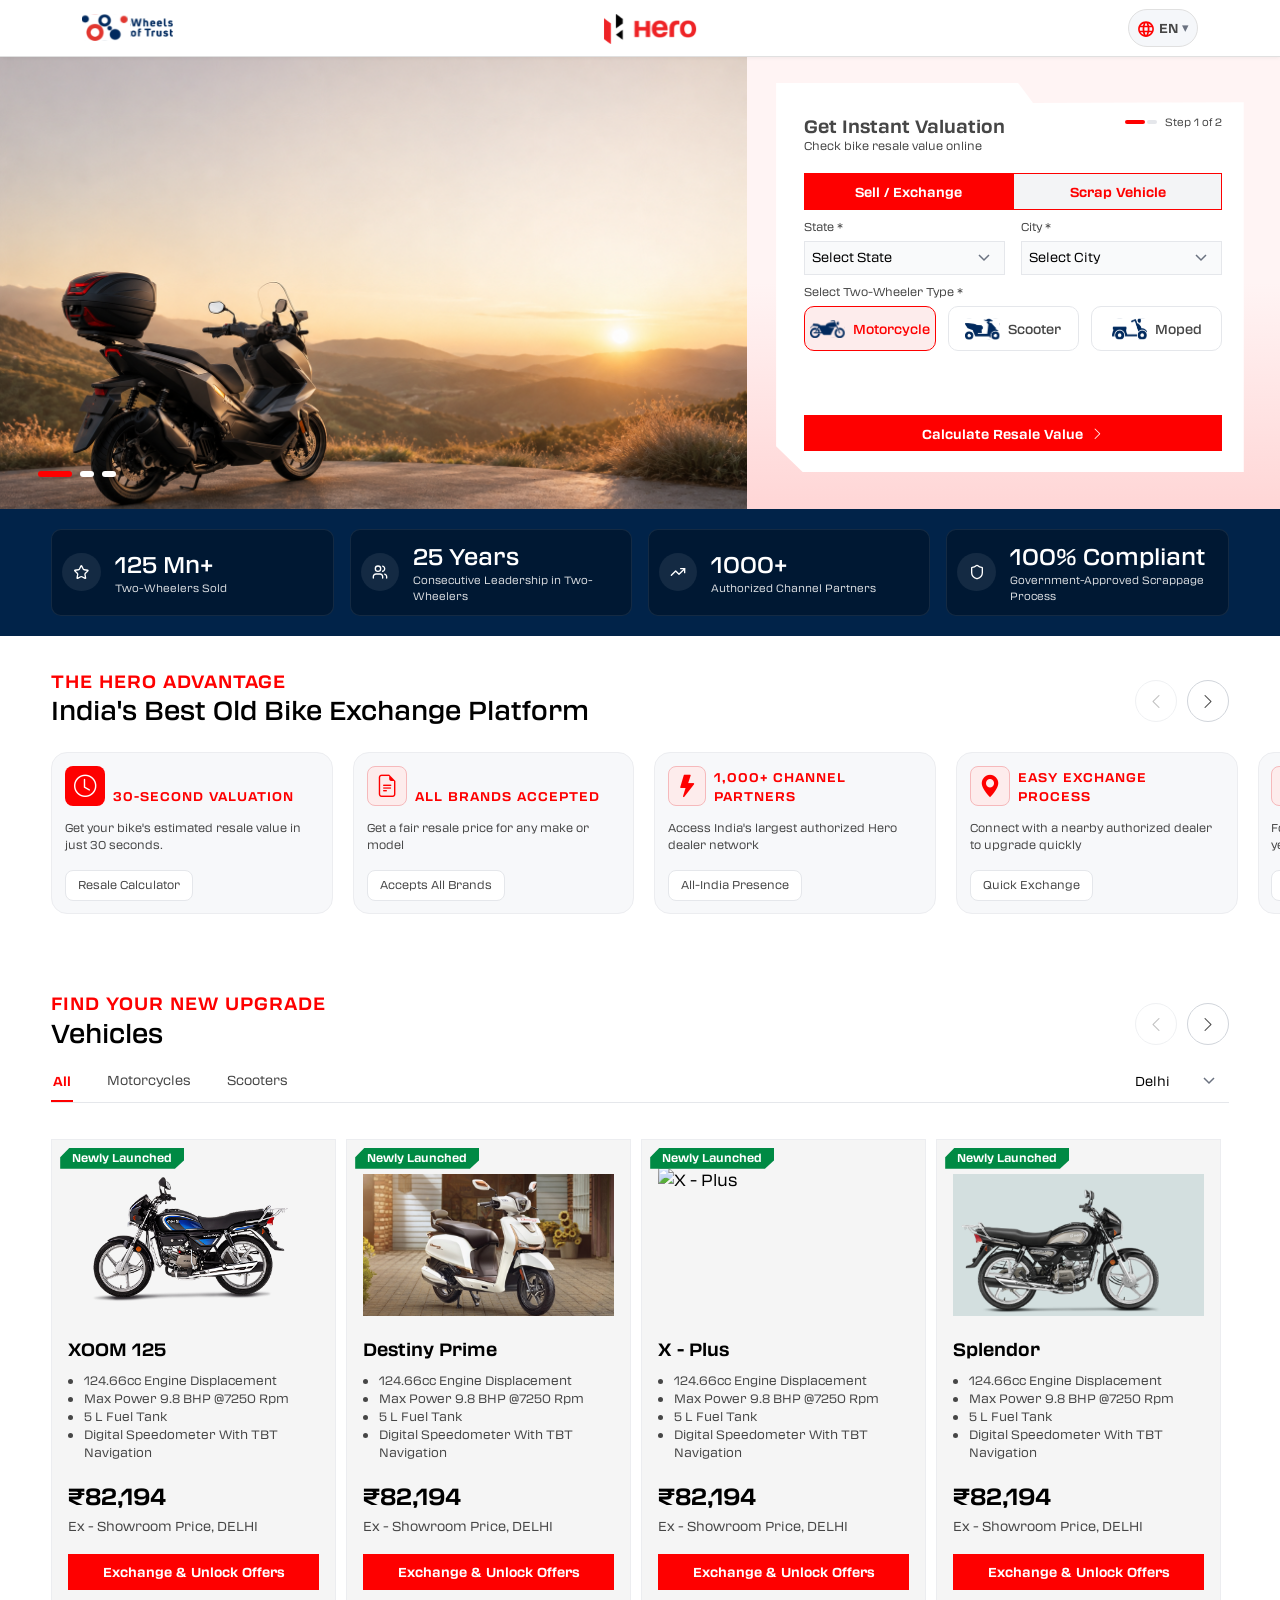
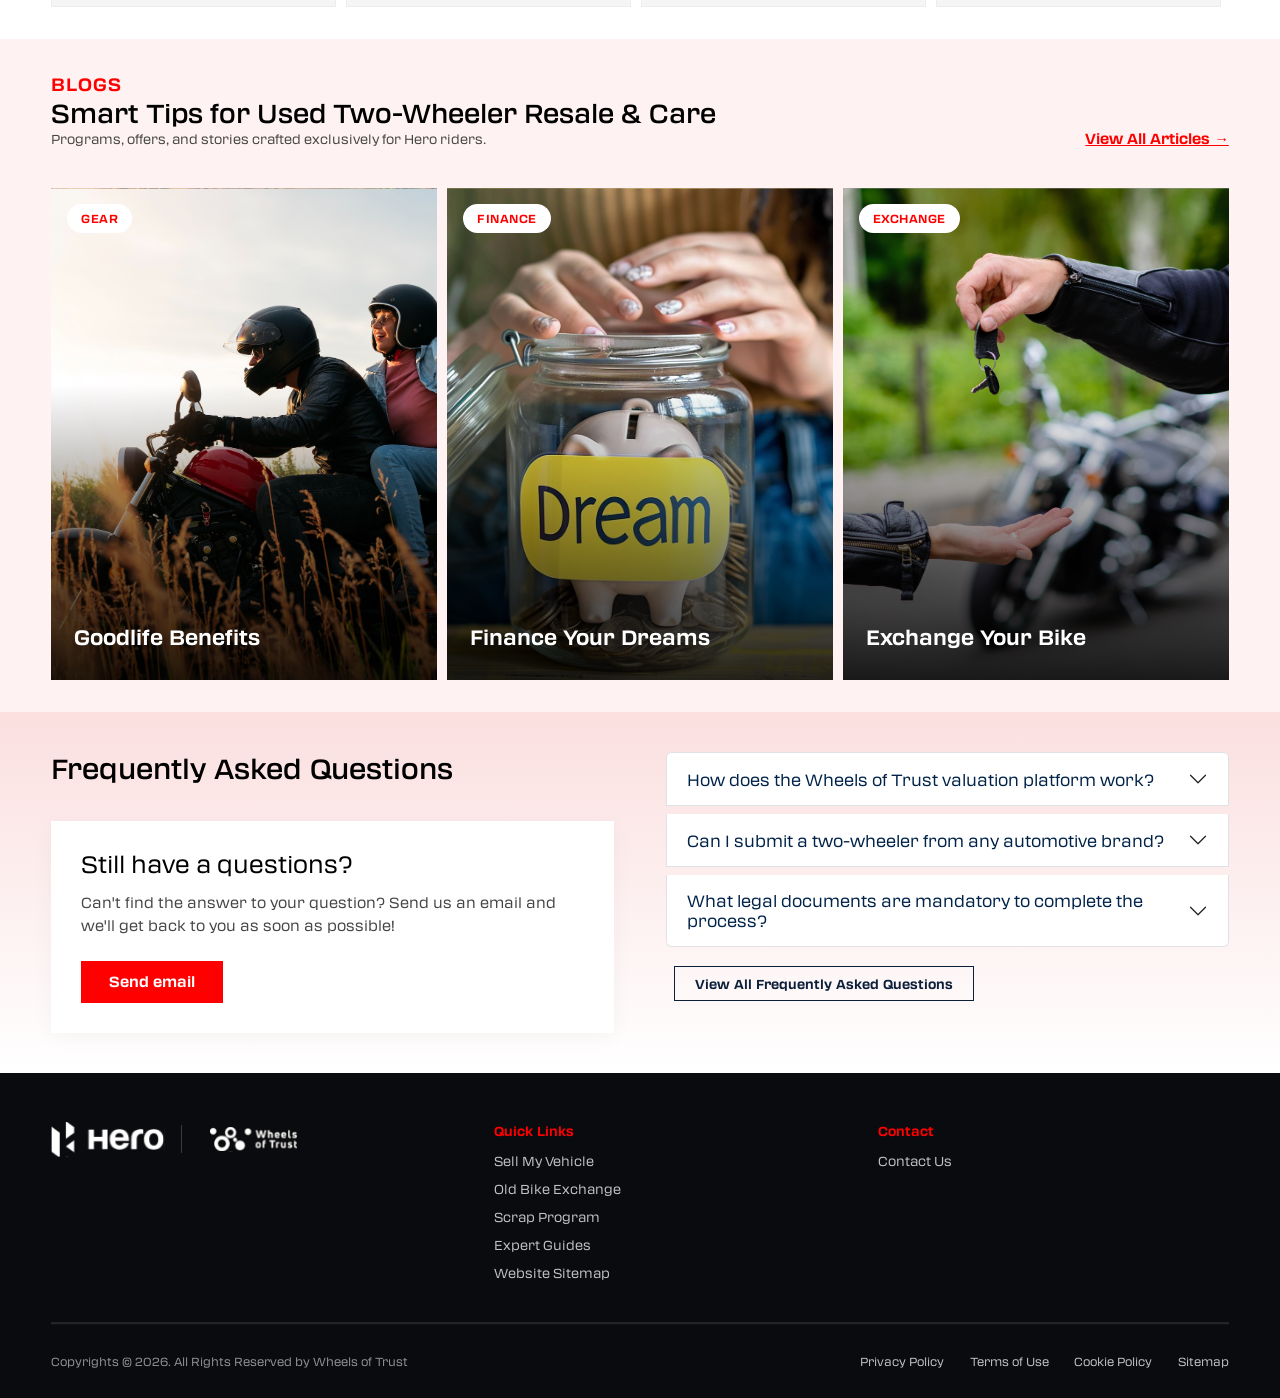
==== commit a431c862: "add the faq page" ====
--- a/index.html
+++ b/index.html
@@ -717,7 +717,7 @@
     <section class="blogs-section">
       <div class="blogs-header">
         <div>
-          <p class="section-eyebrow">EXPERT GUIDES</p>
+          <p class="section-eyebrow">BLOGS</p>
           <h2 class="section-heading">Smart Tips for Used Two-Wheeler Resale & Care</h2>
           <p class="blogs-header__subtitle">
             Programs, offers, and stories crafted exclusively for Hero riders.
@@ -736,10 +736,10 @@
             <span class="blog-card__badge">Gear</span>
             <div class="blog-card__content">
               <h3 class="blog-card__title">Goodlife Benefits</h3>
-              <p class="blog-card__desc">
+              <!-- <p class="blog-card__desc">
                 Earn rewards with every ride. Make the most of your Hero Goodlife
                 Membership.
-              </p>
+              </p> -->
             </div>
           </article>
         </div>
@@ -751,9 +751,9 @@
             <span class="blog-card__badge">Finance</span>
             <div class="blog-card__content">
               <h3 class="blog-card__title">Finance Your Dreams</h3>
-              <p class="blog-card__desc">
+              <!-- <p class="blog-card__desc">
                 Easy financing for your perfect ride. Low EMIs, quick approval.
-              </p>
+              </p> -->
             </div>
           </article>
         </div>
@@ -809,9 +809,9 @@
             <span class="blog-card__badge">Exchange</span>
             <div class="blog-card__content">
               <h3 class="blog-card__title">Exchange Your Bike</h3>
-              <p class="blog-card__desc">
+              <!-- <p class="blog-card__desc">
                 Upgrade your ride. Get the best value for your old vehicle.
-              </p>
+              </p> -->
             </div>
           </article>
         </div>
@@ -826,10 +826,10 @@
           <span class="blog-card__badge">Gear</span>
           <div class="blog-card__content">
             <h3 class="blog-card__title">Goodlife Benefits</h3>
-            <p class="blog-card__desc">
+            <!-- <p class="blog-card__desc">
               Earn rewards with every ride. Make the most of your Hero Goodlife
               Membership.
-            </p>
+            </p> -->
           </div>
         </article>
 
@@ -840,9 +840,9 @@
           <span class="blog-card__badge">Finance</span>
           <div class="blog-card__content">
             <h3 class="blog-card__title">Finance Your Dreams</h3>
-            <p class="blog-card__desc">
+            <!-- <p class="blog-card__desc">
               Easy financing for your perfect ride. Low EMIs, quick approval.
-            </p>
+            </p> -->
           </div>
         </article>
 
@@ -853,9 +853,9 @@
           <span class="blog-card__badge">Gear</span>
           <div class="blog-card__content">
             <h3 class="blog-card__title">Ride in Style</h3>
-            <p class="blog-card__desc">
+            <!-- <p class="blog-card__desc">
               Premium helmets & accessories built for the road ahead.
-            </p>
+            </p> -->
           </div>
         </article>
 
@@ -866,9 +866,9 @@
           <span class="blog-card__badge">Adventure</span>
           <div class="blog-card__content">
             <h3 class="blog-card__title">Hit The Open Road</h3>
-            <p class="blog-card__desc">
+            <!-- <p class="blog-card__desc">
               Curated routes and riding stories from across India.
-            </p>
+            </p> -->
           </div>
         </article>
 
@@ -879,9 +879,9 @@
           <span class="blog-card__badge">Exchange</span>
           <div class="blog-card__content">
             <h3 class="blog-card__title">Exchange Your Bike</h3>
-            <p class="blog-card__desc">
+            <!-- <p class="blog-card__desc">
               Upgrade your ride. Get the best value for your old vehicle.
-            </p>
+            </p> -->
           </div>
         </article>
       </div>
@@ -978,7 +978,7 @@
             <div class="accordion-item">
               <h2 class="accordion-header">
                 <button
-                  class="accordion-button"
+                  class="accordion-button collapsed"
                   type="button"
                   data-bs-toggle="collapse"
                   data-bs-target="#collapseOne"
--- a/style.css
+++ b/style.css
@@ -2673,3 +2673,576 @@
 .blogs-grid {
   grid-template-columns: 1fr 1fr 1fr;
 }
+
+.faq-heading {
+  max-width: 100% !important;
+}
+
+#contact {
+  /* =========================================================
+   HERO
+========================================================= */
+  .contact-hero {
+    height: 400px;
+    display: flex;
+    align-items: center;
+    background:
+      linear-gradient(
+        100deg,
+        rgba(0, 0, 0, 0.94) 0%,
+        rgba(0, 0, 0, 0.8) 45%,
+        rgba(0, 0, 0, 0.35) 100%
+      ),
+      url("https://images.unsplash.com/photo-1553775282-20af80779df7?q=80&w=1800&auto=format&fit=crop")
+        right center/cover no-repeat;
+    position: relative;
+    overflow: hidden;
+  }
+  .hero-inner {
+    padding: 2.5rem 0;
+  }
+  .contact-title {
+    color: #fff;
+    font-weight: 700;
+    font-size: clamp(2.4rem, 5vw, 3.4rem);
+    letter-spacing: 1px;
+  }
+  .hero-socials {
+    display: flex;
+    padding-left: 2rem;
+    gap: 22px;
+  }
+  .hero-socials a {
+    color: rgba(255, 255, 255, 0.85);
+    display: inline-flex;
+    transition:
+      color 0.2s ease,
+      transform 0.2s ease;
+  }
+  .hero-socials a:hover {
+    color: var(--color-primary-red);
+    transform: translateY(-3px);
+  }
+
+  /* =========================================================
+   MAIN / TABS
+========================================================= */
+  .contact-main {
+    padding: 2rem 0 4rem;
+  }
+  .contact-tabs {
+    display: flex;
+    gap: 1rem;
+    flex-wrap: wrap;
+    border: none;
+  }
+  .tab-link {
+    background: none;
+    border: none;
+    color: var(--color-text-dark);
+    font-weight: 600;
+    font-size: clamp(0.9rem, 2vw, 1rem);
+    padding: 0;
+    position: relative;
+  }
+  .tab-link.active {
+    color: var(--color-navy-dark);
+  }
+  .tab-link.active::after {
+    content: "";
+    position: absolute;
+    left: 0;
+    right: 0;
+    bottom: -5px;
+    height: 2px;
+    background: var(--color-primary-red);
+  }
+  .tabs-hr {
+    margin-top: 0;
+    border-color: var(--color-border);
+  }
+  .tab-pane {
+    display: none;
+    animation: fadeUp 0.4s ease;
+  }
+  .tab-pane.active {
+    display: block;
+  }
+  @keyframes fadeUp {
+    from {
+      opacity: 0;
+      transform: translateY(10px);
+    }
+    to {
+      opacity: 1;
+      transform: translateY(0);
+    }
+  }
+  .empty-pane {
+    color: var(--color-text-muted);
+    padding: 3rem 0;
+    font-size: 0.95rem;
+  }
+
+  /* =========================================================
+   FORM SECTION
+========================================================= */
+  .section-label {
+    display: flex;
+    gap: 12px;
+  }
+  .label-bar {
+    width: 3px;
+    background: var(--color-primary-red);
+    border-radius: 2px;
+    flex-shrink: 0;
+  }
+  .section-label h2 {
+    font-weight: 700;
+    font-size: 1.2rem;
+    color: var(--color-navy-dark);
+    margin: 0;
+  }
+  .form-intro {
+    color: var(--color-text-dark);
+    font-size: 0.95rem;
+    max-width: 640px;
+    margin-bottom: 1.5rem;
+  }
+
+  .form-floating-line {
+    position: relative;
+  }
+  .form-floating-line label {
+    position: absolute;
+    top: -0.7rem;
+    left: 0;
+    font-size: 0.85rem;
+    color: var(--color-text-dark);
+    font-weight: 500;
+    pointer-events: none;
+    background: #fff;
+    padding-right: 6px;
+  }
+  .req {
+    color: var(--color-primary-red);
+    margin-left: 2px;
+  }
+  .form-line {
+    width: 100%;
+    border: none;
+    border-bottom: 1px solid var(--border-gray);
+    padding: 0.55rem 0.1rem;
+    font-size: 0.95rem;
+    color: var(--color-text-dark);
+    background: transparent;
+    border-radius: 0;
+    appearance: none;
+  }
+  select.form-line {
+    background-image: url("data:image/svg+xml,%3Csvg xmlns='http://www.w3.org/2000/svg' width='16' height='16' viewBox='0 0 24 24' fill='none' stroke='%239aa0a6' stroke-width='2'%3E%3Cpath d='M6 9l6 6 6-6'/%3E%3C/svg%3E");
+    background-repeat: no-repeat;
+    background-position: right 2px center;
+    padding-right: 24px;
+  }
+  .form-line:focus {
+    outline: none;
+    border-bottom-color: var(--color-primary-red);
+    box-shadow: none;
+  }
+  .form-line::placeholder {
+    color: transparent;
+  }
+
+  .otp-field {
+    display: flex;
+    align-items: flex-end;
+    gap: 12px;
+  }
+  .otp-field .form-line {
+    flex: 1;
+  }
+  .otp-btn {
+    border: 1px solid var(--color-primary-red);
+    color: var(--color-primary-red);
+    background: #fff;
+    font-size: 0.78rem;
+    font-weight: 600;
+    padding: 6px 14px;
+    border-radius: 50px;
+    white-space: nowrap;
+    transition: all 0.2s ease;
+    margin-bottom: 4px;
+  }
+  .otp-btn:hover {
+    background: var(--color-primary-red);
+    color: #fff;
+  }
+  .otp-btn:disabled {
+    opacity: 0.5;
+    cursor: not-allowed;
+  }
+
+  /* captcha */
+  .captcha-row {
+    display: flex;
+    align-items: center;
+    gap: 16px;
+  }
+  .captcha-box {
+    background: #d9d9d9;
+    border-radius: 6px;
+    padding: 10px 26px;
+    font-weight: 700;
+    font-style: italic;
+    letter-spacing: 4px;
+    color: var(--color-primary-red);
+    font-size: 1.05rem;
+    user-select: none;
+    text-decoration: line-through;
+  }
+  .captcha-refresh {
+    border: none;
+    background: none;
+    color: var(--color-primary-red);
+    transition: transform 0.3s ease;
+  }
+  .captcha-refresh:hover {
+    transform: rotate(90deg);
+  }
+
+  /* consent */
+  .consent-check {
+    display: flex;
+    gap: 10px;
+    align-items: flex-start;
+  }
+  .consent-check .form-check-input {
+    margin-top: 4px;
+    border-color: var(--border-gray);
+  }
+  .consent-check .form-check-input:checked {
+    background-color: var(--color-primary-red);
+    border-color: var(--color-primary-red);
+  }
+  .consent-check label {
+    font-size: 0.85rem;
+    color: var(--color-text-dark);
+    line-height: 1.6;
+  }
+  .consent-check a {
+    color: #2563eb;
+  }
+  .consent-check a:hover {
+    text-decoration: underline;
+  }
+
+  /* buttons */
+  .btn-reset-outline {
+    border: 1px solid var(--color-navy-dark);
+    color: var(--color-navy-dark);
+    font-weight: 600;
+    padding: 10px 32px;
+    border-radius: var(--radius-md);
+    background: #fff;
+    transition: all 0.2s ease;
+  }
+  .btn-reset-outline:hover {
+    background: var(--color-navy-dark);
+    color: #fff;
+  }
+  .btn-submit {
+    background: #cfcfcf;
+    color: #fff;
+    font-weight: 600;
+    padding: 10px 36px;
+    border-radius: var(--radius-md);
+    border: none;
+    transition: all 0.2s ease;
+  }
+  .btn-submit:not(:disabled) {
+    background: var(--color-primary-red);
+    box-shadow: 0 8px 20px rgba(254, 0, 0, 0.28);
+  }
+  .btn-submit:not(:disabled):hover {
+    background: #e00000;
+  }
+  .btn-submit:disabled {
+    cursor: not-allowed;
+  }
+}
+
+#faq_page {
+  body.faq-page {
+    font-family: var(--font-family);
+    color: var(--color-text-dark);
+    margin: 0;
+    padding: 0;
+    background: #fff;
+    scrollbar-width: thin;
+    scrollbar-color: #999 transparent;
+  }
+
+  .faq-page a {
+    text-decoration: none;
+  }
+  .faq-text-red {
+    color: var(--color-primary-red);
+  }
+
+  /* =========================================================
+   HERO
+========================================================= */
+  .faq-hero {
+    background: linear-gradient(
+      120deg,
+      var(--color-navy-dark) 0%,
+      var(--color-primary-navy) 60%,
+      #143257 100%
+    );
+    padding: clamp(48px, 7vw, 84px) 0 clamp(64px, 9vw, 110px);
+    position: relative;
+  }
+
+
+  .faq-eyebrow {
+    color: #ff8f8f;
+    font-weight: 700;
+    letter-spacing: 1.5px;
+    font-size: 0.8rem;
+    text-transform: uppercase;
+    margin-bottom: 10px;
+  }
+  .faq-hero-title {
+    color: #fff;
+    font-weight: 700;
+    font-size: clamp(1.9rem, 4vw, 2.9rem);
+    margin-bottom: 14px;
+  }
+  .faq-hero-sub {
+    color: rgba(255, 255, 255, 0.75);
+    font-size: 1.02rem;
+    max-width: 620px;
+    margin-bottom: 28px;
+  }
+  .faq-search-wrap {
+    position: relative;
+    max-width: 560px;
+  }
+  .faq-search-wrap i {
+    position: absolute;
+    left: 20px;
+    top: 50%;
+    transform: translateY(-50%);
+    color: var(--color-text-muted);
+    font-size: 1.05rem;
+  }
+  .faq-search-wrap input {
+    width: 100%;
+    border: none;
+    border-radius: 50px;
+    padding: 15px 20px 15px 50px;
+    font-size: 0.95rem;
+    box-shadow: 0 10px 30px rgba(0, 0, 0, 0.25);
+  }
+  .faq-search-wrap input:focus {
+    outline: none;
+    box-shadow:
+      0 10px 30px rgba(0, 0, 0, 0.25),
+      0 0 0 3px rgba(254, 0, 0, 0.35);
+  }
+
+  /* =========================================================
+   MAIN LAYOUT
+========================================================= */
+  .faq-main {
+    padding: clamp(32px, 5vw, 56px) 0;
+  }
+
+  /* -------- category sidebar -------- */
+  .faq-category-nav {
+    background: #fff;
+    border: 1px solid var(--color-border);
+    border-radius: var(--radius-lg);
+    padding: 10px;
+    margin-bottom: 20px;
+    position: sticky;
+    top: 20px;
+  }
+  .faq-cat-btn {
+    display: flex;
+    align-items: center;
+    gap: 10px;
+    width: 100%;
+    text-align: left;
+    border: none;
+    background: transparent;
+    color: var(--color-text-dark);
+    font-weight: 600;
+    font-size: 0.9rem;
+    padding: 12px 14px;
+    border-radius: var(--radius-md);
+    margin-bottom: 4px;
+    transition:
+      background 0.2s ease,
+      color 0.2s ease;
+  }
+  .faq-cat-btn i {
+    color: var(--color-text-muted);
+    font-size: 1rem;
+    flex-shrink: 0;
+  }
+  .faq-cat-btn:hover {
+    background: var(--color-bg-pink);
+  }
+  .faq-cat-btn.active {
+    background: var(--color-primary-red);
+    color: #fff;
+  }
+  .faq-cat-btn.active i {
+    color: #fff;
+  }
+  .faq-cat-count {
+    margin-left: auto;
+    background: rgba(0, 0, 0, 0.06);
+    color: var(--color-text-muted);
+    font-size: 0.72rem;
+    font-weight: 700;
+    padding: 2px 8px;
+    border-radius: 20px;
+  }
+  .faq-cat-btn.active .faq-cat-count {
+    background: rgba(255, 255, 255, 0.25);
+    color: #fff;
+  }
+
+  /* -------- results -------- */
+  .faq-results-heading {
+    color: var(--color-navy-dark);
+    font-weight: 700;
+    font-size: 1.3rem;
+    margin: 0;
+  }
+  .faq-results-count {
+    color: var(--color-text-muted);
+    font-size: 0.85rem;
+    font-weight: 600;
+  }
+
+  /* =========================================================
+   CTA BAND
+========================================================= */
+  .faq-cta-band {
+    background: var(--color-bg-pink);
+  }
+  .faq-cta-title {
+    color: var(--color-navy-dark);
+    font-weight: 700;
+    font-size: clamp(1.4rem, 2.6vw, 1.9rem);
+  }
+  .faq-cta-text {
+    color: var(--color-text-dark);
+  }
+  .faq-btn-cta-primary {
+    background: var(--color-primary-red);
+    color: #fff;
+    font-weight: 600;
+    padding: 12px 28px;
+    border-radius: 50px;
+  }
+  .faq-btn-cta-primary:hover {
+    background: #e00000;
+    color: #fff;
+  }
+  .faq-btn-cta-outline {
+    border: 1px solid var(--color-navy-dark);
+    color: var(--color-navy-dark);
+    font-weight: 600;
+    padding: 12px 28px;
+    border-radius: 50px;
+  }
+  .faq-btn-cta-outline:hover {
+    background: var(--color-navy-dark);
+    color: #fff;
+  }
+
+  /* =========================================================
+   FOOTER
+========================================================= */
+  .faq-site-footer {
+    background: #000;
+    color: rgba(255, 255, 255, 0.7);
+  }
+  .faq-footer-brand {
+    color: #fff;
+    font-weight: 700;
+    font-size: 1.15rem;
+  }
+  .faq-footer-text {
+    font-size: 0.9rem;
+    line-height: 1.7;
+    max-width: 320px;
+  }
+  .faq-footer-heading {
+    color: #fff;
+    font-weight: 600;
+    font-size: 0.9rem;
+    text-transform: uppercase;
+    letter-spacing: 0.6px;
+    margin-bottom: 1.1rem;
+  }
+  .faq-footer-links {
+    list-style: none;
+    padding: 0;
+    margin: 0;
+  }
+  .faq-footer-links li {
+    margin-bottom: 0.7rem;
+  }
+  .faq-footer-links a {
+    color: rgba(255, 255, 255, 0.65);
+    font-size: 0.9rem;
+    transition: color 0.2s ease;
+  }
+  .faq-footer-links a:hover {
+    color: var(--color-primary-red);
+  }
+  .faq-footer-hr {
+    border-color: rgba(255, 255, 255, 0.1);
+    margin: 2.2rem 0 1.2rem;
+  }
+  .faq-copyright {
+    font-size: 0.82rem;
+    color: rgba(255, 255, 255, 0.45);
+  }
+
+  /* =========================================================
+   SCROLL REVEAL
+========================================================= */
+  [data-reveal] {
+    opacity: 0;
+    transform: translateY(20px);
+    transition:
+      opacity 0.7s ease,
+      transform 0.7s ease;
+    transition-delay: var(--delay, 0s);
+  }
+  [data-reveal].faq-in-view {
+    opacity: 1;
+    transform: translateY(0);
+  }
+
+  @media (prefers-reduced-motion: reduce) {
+    [data-reveal] {
+      transition: none;
+      opacity: 1;
+      transform: none;
+    }
+  }
+
+  @media (max-width: 991px) {
+    .faq-category-nav {
+      position: static;
+    }
+  }
+}
--- a/style.css
+++ b/style.css
@@ -2673,3 +2673,576 @@
 .blogs-grid {
   grid-template-columns: 1fr 1fr 1fr;
 }
+
+.faq-heading {
+  max-width: 100% !important;
+}
+
+#contact {
+  /* =========================================================
+   HERO
+========================================================= */
+  .contact-hero {
+    height: 400px;
+    display: flex;
+    align-items: center;
+    background:
+      linear-gradient(
+        100deg,
+        rgba(0, 0, 0, 0.94) 0%,
+        rgba(0, 0, 0, 0.8) 45%,
+        rgba(0, 0, 0, 0.35) 100%
+      ),
+      url("https://images.unsplash.com/photo-1553775282-20af80779df7?q=80&w=1800&auto=format&fit=crop")
+        right center/cover no-repeat;
+    position: relative;
+    overflow: hidden;
+  }
+  .hero-inner {
+    padding: 2.5rem 0;
+  }
+  .contact-title {
+    color: #fff;
+    font-weight: 700;
+    font-size: clamp(2.4rem, 5vw, 3.4rem);
+    letter-spacing: 1px;
+  }
+  .hero-socials {
+    display: flex;
+    padding-left: 2rem;
+    gap: 22px;
+  }
+  .hero-socials a {
+    color: rgba(255, 255, 255, 0.85);
+    display: inline-flex;
+    transition:
+      color 0.2s ease,
+      transform 0.2s ease;
+  }
+  .hero-socials a:hover {
+    color: var(--color-primary-red);
+    transform: translateY(-3px);
+  }
+
+  /* =========================================================
+   MAIN / TABS
+========================================================= */
+  .contact-main {
+    padding: 2rem 0 4rem;
+  }
+  .contact-tabs {
+    display: flex;
+    gap: 1rem;
+    flex-wrap: wrap;
+    border: none;
+  }
+  .tab-link {
+    background: none;
+    border: none;
+    color: var(--color-text-dark);
+    font-weight: 600;
+    font-size: clamp(0.9rem, 2vw, 1rem);
+    padding: 0;
+    position: relative;
+  }
+  .tab-link.active {
+    color: var(--color-navy-dark);
+  }
+  .tab-link.active::after {
+    content: "";
+    position: absolute;
+    left: 0;
+    right: 0;
+    bottom: -5px;
+    height: 2px;
+    background: var(--color-primary-red);
+  }
+  .tabs-hr {
+    margin-top: 0;
+    border-color: var(--color-border);
+  }
+  .tab-pane {
+    display: none;
+    animation: fadeUp 0.4s ease;
+  }
+  .tab-pane.active {
+    display: block;
+  }
+  @keyframes fadeUp {
+    from {
+      opacity: 0;
+      transform: translateY(10px);
+    }
+    to {
+      opacity: 1;
+      transform: translateY(0);
+    }
+  }
+  .empty-pane {
+    color: var(--color-text-muted);
+    padding: 3rem 0;
+    font-size: 0.95rem;
+  }
+
+  /* =========================================================
+   FORM SECTION
+========================================================= */
+  .section-label {
+    display: flex;
+    gap: 12px;
+  }
+  .label-bar {
+    width: 3px;
+    background: var(--color-primary-red);
+    border-radius: 2px;
+    flex-shrink: 0;
+  }
+  .section-label h2 {
+    font-weight: 700;
+    font-size: 1.2rem;
+    color: var(--color-navy-dark);
+    margin: 0;
+  }
+  .form-intro {
+    color: var(--color-text-dark);
+    font-size: 0.95rem;
+    max-width: 640px;
+    margin-bottom: 1.5rem;
+  }
+
+  .form-floating-line {
+    position: relative;
+  }
+  .form-floating-line label {
+    position: absolute;
+    top: -0.7rem;
+    left: 0;
+    font-size: 0.85rem;
+    color: var(--color-text-dark);
+    font-weight: 500;
+    pointer-events: none;
+    background: #fff;
+    padding-right: 6px;
+  }
+  .req {
+    color: var(--color-primary-red);
+    margin-left: 2px;
+  }
+  .form-line {
+    width: 100%;
+    border: none;
+    border-bottom: 1px solid var(--border-gray);
+    padding: 0.55rem 0.1rem;
+    font-size: 0.95rem;
+    color: var(--color-text-dark);
+    background: transparent;
+    border-radius: 0;
+    appearance: none;
+  }
+  select.form-line {
+    background-image: url("data:image/svg+xml,%3Csvg xmlns='http://www.w3.org/2000/svg' width='16' height='16' viewBox='0 0 24 24' fill='none' stroke='%239aa0a6' stroke-width='2'%3E%3Cpath d='M6 9l6 6 6-6'/%3E%3C/svg%3E");
+    background-repeat: no-repeat;
+    background-position: right 2px center;
+    padding-right: 24px;
+  }
+  .form-line:focus {
+    outline: none;
+    border-bottom-color: var(--color-primary-red);
+    box-shadow: none;
+  }
+  .form-line::placeholder {
+    color: transparent;
+  }
+
+  .otp-field {
+    display: flex;
+    align-items: flex-end;
+    gap: 12px;
+  }
+  .otp-field .form-line {
+    flex: 1;
+  }
+  .otp-btn {
+    border: 1px solid var(--color-primary-red);
+    color: var(--color-primary-red);
+    background: #fff;
+    font-size: 0.78rem;
+    font-weight: 600;
+    padding: 6px 14px;
+    border-radius: 50px;
+    white-space: nowrap;
+    transition: all 0.2s ease;
+    margin-bottom: 4px;
+  }
+  .otp-btn:hover {
+    background: var(--color-primary-red);
+    color: #fff;
+  }
+  .otp-btn:disabled {
+    opacity: 0.5;
+    cursor: not-allowed;
+  }
+
+  /* captcha */
+  .captcha-row {
+    display: flex;
+    align-items: center;
+    gap: 16px;
+  }
+  .captcha-box {
+    background: #d9d9d9;
+    border-radius: 6px;
+    padding: 10px 26px;
+    font-weight: 700;
+    font-style: italic;
+    letter-spacing: 4px;
+    color: var(--color-primary-red);
+    font-size: 1.05rem;
+    user-select: none;
+    text-decoration: line-through;
+  }
+  .captcha-refresh {
+    border: none;
+    background: none;
+    color: var(--color-primary-red);
+    transition: transform 0.3s ease;
+  }
+  .captcha-refresh:hover {
+    transform: rotate(90deg);
+  }
+
+  /* consent */
+  .consent-check {
+    display: flex;
+    gap: 10px;
+    align-items: flex-start;
+  }
+  .consent-check .form-check-input {
+    margin-top: 4px;
+    border-color: var(--border-gray);
+  }
+  .consent-check .form-check-input:checked {
+    background-color: var(--color-primary-red);
+    border-color: var(--color-primary-red);
+  }
+  .consent-check label {
+    font-size: 0.85rem;
+    color: var(--color-text-dark);
+    line-height: 1.6;
+  }
+  .consent-check a {
+    color: #2563eb;
+  }
+  .consent-check a:hover {
+    text-decoration: underline;
+  }
+
+  /* buttons */
+  .btn-reset-outline {
+    border: 1px solid var(--color-navy-dark);
+    color: var(--color-navy-dark);
+    font-weight: 600;
+    padding: 10px 32px;
+    border-radius: var(--radius-md);
+    background: #fff;
+    transition: all 0.2s ease;
+  }
+  .btn-reset-outline:hover {
+    background: var(--color-navy-dark);
+    color: #fff;
+  }
+  .btn-submit {
+    background: #cfcfcf;
+    color: #fff;
+    font-weight: 600;
+    padding: 10px 36px;
+    border-radius: var(--radius-md);
+    border: none;
+    transition: all 0.2s ease;
+  }
+  .btn-submit:not(:disabled) {
+    background: var(--color-primary-red);
+    box-shadow: 0 8px 20px rgba(254, 0, 0, 0.28);
+  }
+  .btn-submit:not(:disabled):hover {
+    background: #e00000;
+  }
+  .btn-submit:disabled {
+    cursor: not-allowed;
+  }
+}
+
+#faq_page {
+  body.faq-page {
+    font-family: var(--font-family);
+    color: var(--color-text-dark);
+    margin: 0;
+    padding: 0;
+    background: #fff;
+    scrollbar-width: thin;
+    scrollbar-color: #999 transparent;
+  }
+
+  .faq-page a {
+    text-decoration: none;
+  }
+  .faq-text-red {
+    color: var(--color-primary-red);
+  }
+
+  /* =========================================================
+   HERO
+========================================================= */
+  .faq-hero {
+    background: linear-gradient(
+      120deg,
+      var(--color-navy-dark) 0%,
+      var(--color-primary-navy) 60%,
+      #143257 100%
+    );
+    padding: clamp(48px, 7vw, 84px) 0 clamp(64px, 9vw, 110px);
+    position: relative;
+  }
+
+
+  .faq-eyebrow {
+    color: #ff8f8f;
+    font-weight: 700;
+    letter-spacing: 1.5px;
+    font-size: 0.8rem;
+    text-transform: uppercase;
+    margin-bottom: 10px;
+  }
+  .faq-hero-title {
+    color: #fff;
+    font-weight: 700;
+    font-size: clamp(1.9rem, 4vw, 2.9rem);
+    margin-bottom: 14px;
+  }
+  .faq-hero-sub {
+    color: rgba(255, 255, 255, 0.75);
+    font-size: 1.02rem;
+    max-width: 620px;
+    margin-bottom: 28px;
+  }
+  .faq-search-wrap {
+    position: relative;
+    max-width: 560px;
+  }
+  .faq-search-wrap i {
+    position: absolute;
+    left: 20px;
+    top: 50%;
+    transform: translateY(-50%);
+    color: var(--color-text-muted);
+    font-size: 1.05rem;
+  }
+  .faq-search-wrap input {
+    width: 100%;
+    border: none;
+    border-radius: 50px;
+    padding: 15px 20px 15px 50px;
+    font-size: 0.95rem;
+    box-shadow: 0 10px 30px rgba(0, 0, 0, 0.25);
+  }
+  .faq-search-wrap input:focus {
+    outline: none;
+    box-shadow:
+      0 10px 30px rgba(0, 0, 0, 0.25),
+      0 0 0 3px rgba(254, 0, 0, 0.35);
+  }
+
+  /* =========================================================
+   MAIN LAYOUT
+========================================================= */
+  .faq-main {
+    padding: clamp(32px, 5vw, 56px) 0;
+  }
+
+  /* -------- category sidebar -------- */
+  .faq-category-nav {
+    background: #fff;
+    border: 1px solid var(--color-border);
+    border-radius: var(--radius-lg);
+    padding: 10px;
+    margin-bottom: 20px;
+    position: sticky;
+    top: 20px;
+  }
+  .faq-cat-btn {
+    display: flex;
+    align-items: center;
+    gap: 10px;
+    width: 100%;
+    text-align: left;
+    border: none;
+    background: transparent;
+    color: var(--color-text-dark);
+    font-weight: 600;
+    font-size: 0.9rem;
+    padding: 12px 14px;
+    border-radius: var(--radius-md);
+    margin-bottom: 4px;
+    transition:
+      background 0.2s ease,
+      color 0.2s ease;
+  }
+  .faq-cat-btn i {
+    color: var(--color-text-muted);
+    font-size: 1rem;
+    flex-shrink: 0;
+  }
+  .faq-cat-btn:hover {
+    background: var(--color-bg-pink);
+  }
+  .faq-cat-btn.active {
+    background: var(--color-primary-red);
+    color: #fff;
+  }
+  .faq-cat-btn.active i {
+    color: #fff;
+  }
+  .faq-cat-count {
+    margin-left: auto;
+    background: rgba(0, 0, 0, 0.06);
+    color: var(--color-text-muted);
+    font-size: 0.72rem;
+    font-weight: 700;
+    padding: 2px 8px;
+    border-radius: 20px;
+  }
+  .faq-cat-btn.active .faq-cat-count {
+    background: rgba(255, 255, 255, 0.25);
+    color: #fff;
+  }
+
+  /* -------- results -------- */
+  .faq-results-heading {
+    color: var(--color-navy-dark);
+    font-weight: 700;
+    font-size: 1.3rem;
+    margin: 0;
+  }
+  .faq-results-count {
+    color: var(--color-text-muted);
+    font-size: 0.85rem;
+    font-weight: 600;
+  }
+
+  /* =========================================================
+   CTA BAND
+========================================================= */
+  .faq-cta-band {
+    background: var(--color-bg-pink);
+  }
+  .faq-cta-title {
+    color: var(--color-navy-dark);
+    font-weight: 700;
+    font-size: clamp(1.4rem, 2.6vw, 1.9rem);
+  }
+  .faq-cta-text {
+    color: var(--color-text-dark);
+  }
+  .faq-btn-cta-primary {
+    background: var(--color-primary-red);
+    color: #fff;
+    font-weight: 600;
+    padding: 12px 28px;
+    border-radius: 50px;
+  }
+  .faq-btn-cta-primary:hover {
+    background: #e00000;
+    color: #fff;
+  }
+  .faq-btn-cta-outline {
+    border: 1px solid var(--color-navy-dark);
+    color: var(--color-navy-dark);
+    font-weight: 600;
+    padding: 12px 28px;
+    border-radius: 50px;
+  }
+  .faq-btn-cta-outline:hover {
+    background: var(--color-navy-dark);
+    color: #fff;
+  }
+
+  /* =========================================================
+   FOOTER
+========================================================= */
+  .faq-site-footer {
+    background: #000;
+    color: rgba(255, 255, 255, 0.7);
+  }
+  .faq-footer-brand {
+    color: #fff;
+    font-weight: 700;
+    font-size: 1.15rem;
+  }
+  .faq-footer-text {
+    font-size: 0.9rem;
+    line-height: 1.7;
+    max-width: 320px;
+  }
+  .faq-footer-heading {
+    color: #fff;
+    font-weight: 600;
+    font-size: 0.9rem;
+    text-transform: uppercase;
+    letter-spacing: 0.6px;
+    margin-bottom: 1.1rem;
+  }
+  .faq-footer-links {
+    list-style: none;
+    padding: 0;
+    margin: 0;
+  }
+  .faq-footer-links li {
+    margin-bottom: 0.7rem;
+  }
+  .faq-footer-links a {
+    color: rgba(255, 255, 255, 0.65);
+    font-size: 0.9rem;
+    transition: color 0.2s ease;
+  }
+  .faq-footer-links a:hover {
+    color: var(--color-primary-red);
+  }
+  .faq-footer-hr {
+    border-color: rgba(255, 255, 255, 0.1);
+    margin: 2.2rem 0 1.2rem;
+  }
+  .faq-copyright {
+    font-size: 0.82rem;
+    color: rgba(255, 255, 255, 0.45);
+  }
+
+  /* =========================================================
+   SCROLL REVEAL
+========================================================= */
+  [data-reveal] {
+    opacity: 0;
+    transform: translateY(20px);
+    transition:
+      opacity 0.7s ease,
+      transform 0.7s ease;
+    transition-delay: var(--delay, 0s);
+  }
+  [data-reveal].faq-in-view {
+    opacity: 1;
+    transform: translateY(0);
+  }
+
+  @media (prefers-reduced-motion: reduce) {
+    [data-reveal] {
+      transition: none;
+      opacity: 1;
+      transform: none;
+    }
+  }
+
+  @media (max-width: 991px) {
+    .faq-category-nav {
+      position: static;
+    }
+  }
+}
